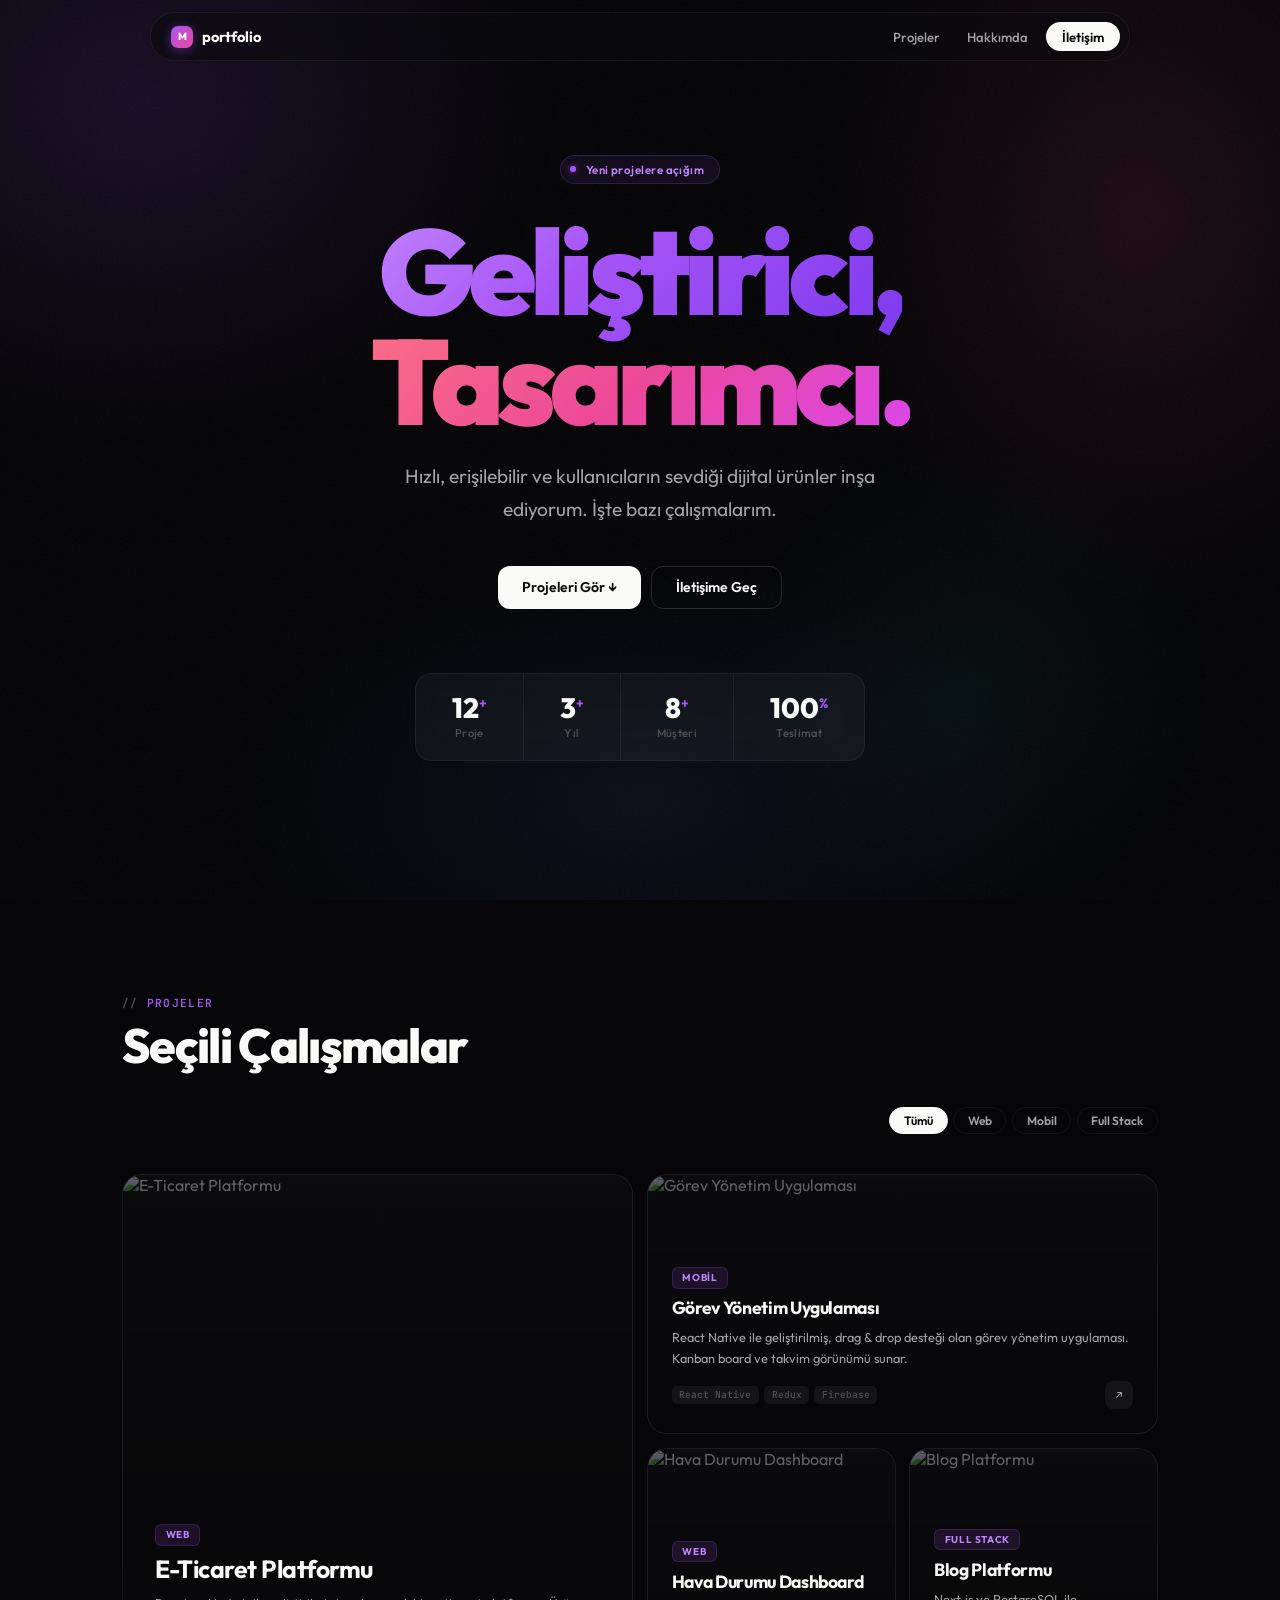
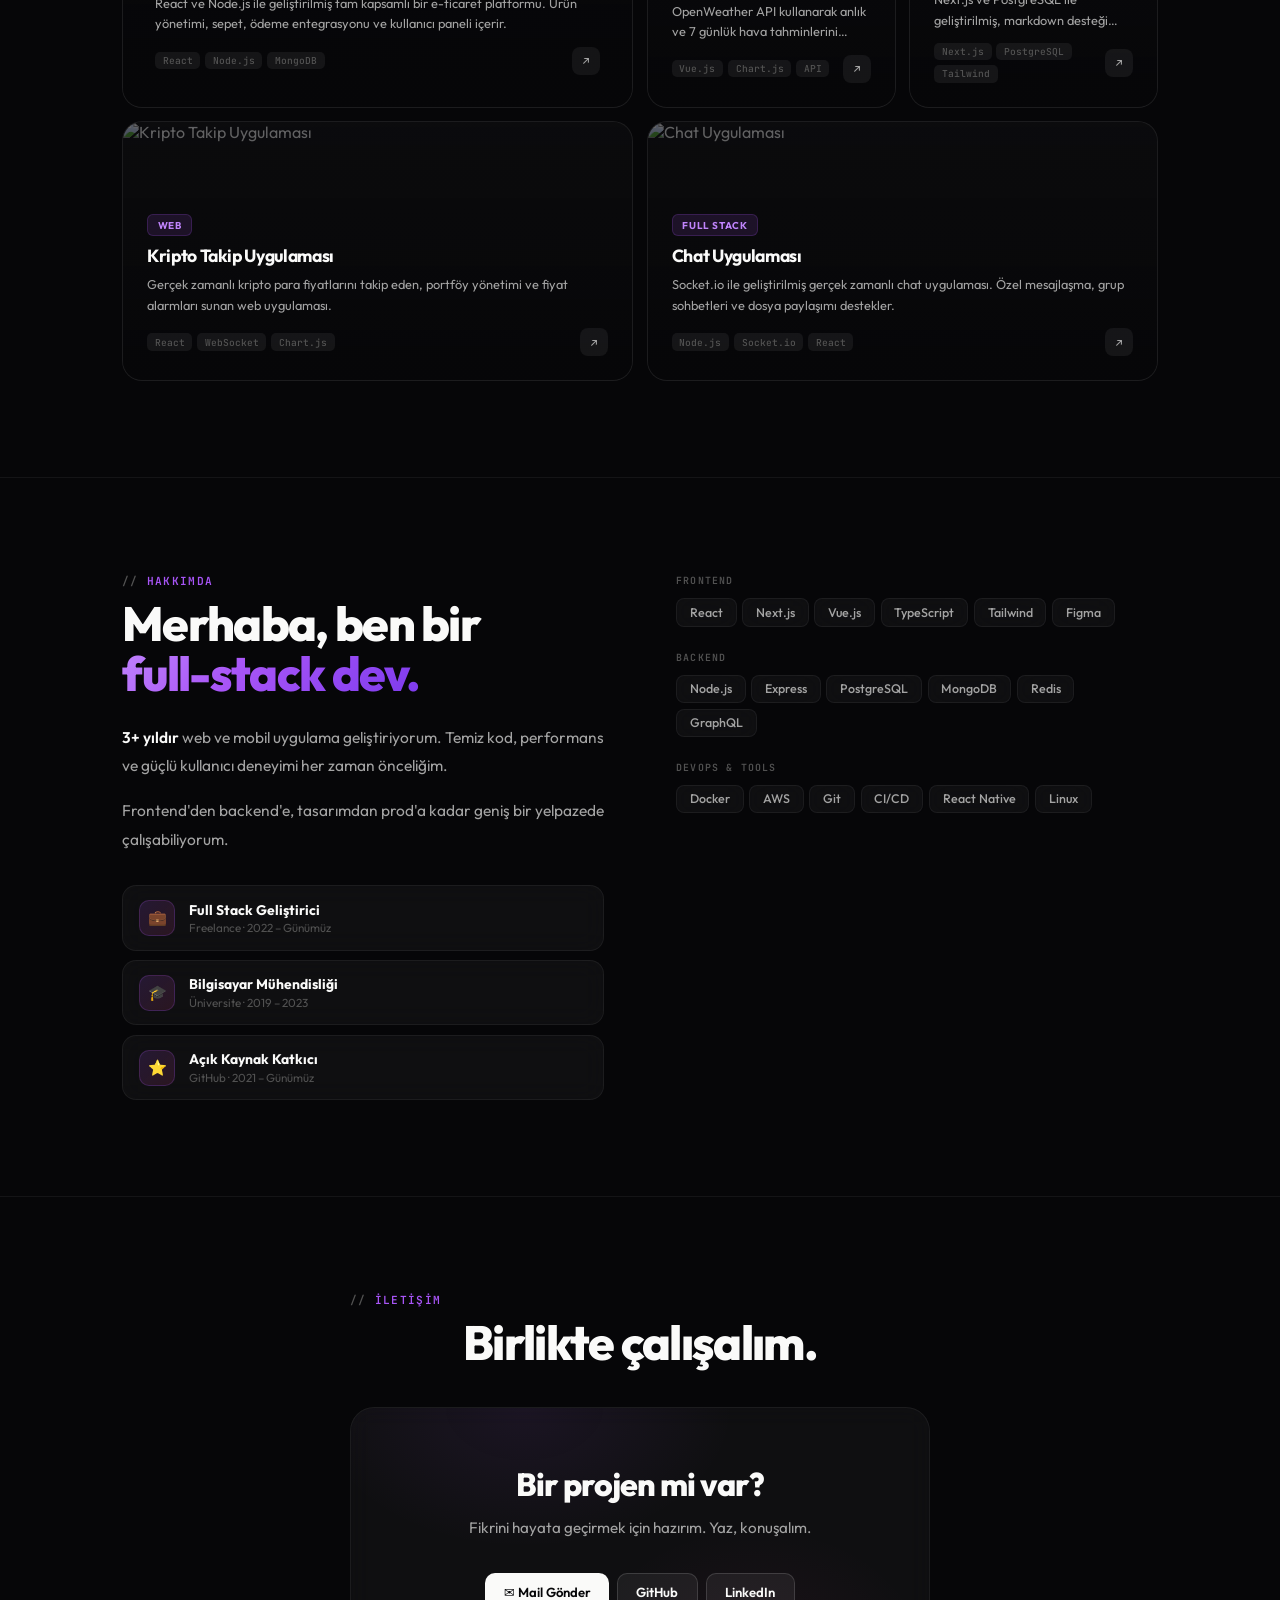
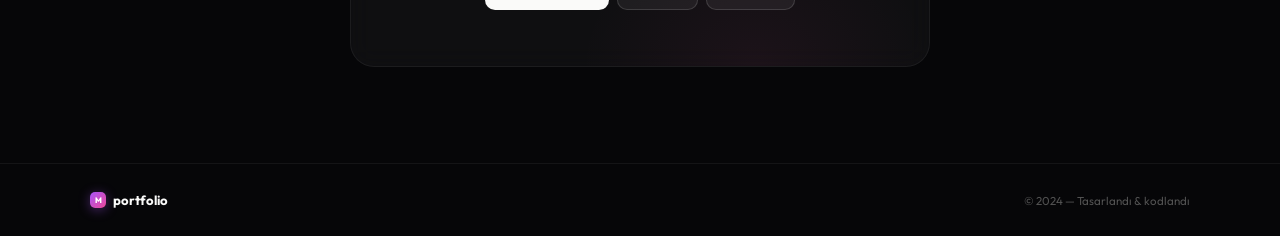
==== index.html @ def408dd "Redesign v4: bento grid, mesh gradient, glass morphism, Outfit font Complete overhaul with new desig" ====
<!DOCTYPE html>
<html lang="tr">
<head>
  <meta charset="UTF-8" />
  <meta name="viewport" content="width=device-width, initial-scale=1.0" />
  <title>Portfolio — Full Stack Developer</title>
  <meta name="description" content="Full stack geliştirici portfolio sitesi." />
  <link rel="stylesheet" href="style.css" />
  <link rel="icon" href="data:image/svg+xml,<svg xmlns='http://www.w3.org/2000/svg' viewBox='0 0 32 32'><rect width='32' height='32' rx='8' fill='%23a855f7'/><text x='50%25' y='55%25' text-anchor='middle' dy='.35em' font-size='18' fill='white' font-weight='bold'>M</text></svg>" />
</head>
<body>

  <div class="mesh" aria-hidden="true"></div>
  <div class="noise" aria-hidden="true"></div>

  <!-- NAV -->
  <header>
    <nav class="nav-bar">
      <a class="logo" href="index.html">
        <div class="logo-icon">M</div>
        portfolio
      </a>
      <div class="nav-right">
        <a href="#projects">Projeler</a>
        <a href="#about">Hakkımda</a>
        <a href="#contact" class="contact-btn">İletişim</a>
      </div>
    </nav>
  </header>

  <main>

    <!-- HERO -->
    <section class="hero">

      <div class="hero-tag">
        <span class="pulse"></span>
        Yeni projelere açığım
      </div>

      <h1>
        <span class="gr-violet">Geliştirici,</span><br>
        <span class="gr-rose">Tasarımcı.</span>
      </h1>

      <p class="hero-desc">
        Hızlı, erişilebilir ve kullanıcıların sevdiği dijital
        ürünler inşa ediyorum. İşte bazı çalışmalarım.
      </p>

      <div class="hero-cta">
        <a class="btn btn-fill" href="#projects">Projeleri Gör ↓</a>
        <a class="btn btn-ring" href="#contact">İletişime Geç</a>
      </div>

      <div class="hero-stats">
        <div class="st"><div class="st-n">12<sup>+</sup></div><div class="st-l">Proje</div></div>
        <div class="st"><div class="st-n">3<sup>+</sup></div><div class="st-l">Yıl</div></div>
        <div class="st"><div class="st-n">8<sup>+</sup></div><div class="st-l">Müşteri</div></div>
        <div class="st"><div class="st-n">100<sup>%</sup></div><div class="st-l">Teslimat</div></div>
      </div>

    </section>

    <!-- PROJECTS -->
    <section id="projects">
      <div class="container">
        <div class="sec-top">
          <div class="sec-head rv">
            <div class="sec-tag">projeler</div>
            <h2 class="sec-h2">Seçili Çalışmalar</h2>
          </div>
          <div class="pills rv">
            <button class="pill on" data-f="all">Tümü</button>
            <button class="pill" data-f="Web">Web</button>
            <button class="pill" data-f="Mobil">Mobil</button>
            <button class="pill" data-f="Full Stack">Full Stack</button>
          </div>
        </div>
        <div class="bento" id="grid"></div>
      </div>
    </section>

    <!-- ABOUT -->
    <section id="about">
      <div class="container">
        <div class="about-layout">
          <div class="rv">
            <div class="sec-tag">hakkımda</div>
            <h2 class="sec-h2" style="margin-bottom:1.5rem">
              Merhaba, ben bir<br><span class="gr-violet">full-stack dev.</span>
            </h2>
            <p class="a-intro"><strong>3+ yıldır</strong> web ve mobil uygulama geliştiriyorum. Temiz kod, performans ve güçlü kullanıcı deneyimi her zaman önceliğim.</p>
            <p class="a-intro">Frontend'den backend'e, tasarımdan prod'a kadar geniş bir yelpazede çalışabiliyorum.</p>
            <div class="timeline">
              <div class="tl-row">
                <div class="tl-dot">💼</div>
                <div><div class="tl-title">Full Stack Geliştirici</div><div class="tl-sub">Freelance · 2022 – Günümüz</div></div>
              </div>
              <div class="tl-row">
                <div class="tl-dot">🎓</div>
                <div><div class="tl-title">Bilgisayar Mühendisliği</div><div class="tl-sub">Üniversite · 2019 – 2023</div></div>
              </div>
              <div class="tl-row">
                <div class="tl-dot">⭐</div>
                <div><div class="tl-title">Açık Kaynak Katkıcı</div><div class="tl-sub">GitHub · 2021 – Günümüz</div></div>
              </div>
            </div>
          </div>
          <div class="rv">
            <div class="sk-section">
              <div class="sk-h">frontend</div>
              <div class="sk-items">
                <div class="sk-chip">React</div><div class="sk-chip">Next.js</div>
                <div class="sk-chip">Vue.js</div><div class="sk-chip">TypeScript</div>
                <div class="sk-chip">Tailwind</div><div class="sk-chip">Figma</div>
              </div>
            </div>
            <div class="sk-section">
              <div class="sk-h">backend</div>
              <div class="sk-items">
                <div class="sk-chip">Node.js</div><div class="sk-chip">Express</div>
                <div class="sk-chip">PostgreSQL</div><div class="sk-chip">MongoDB</div>
                <div class="sk-chip">Redis</div><div class="sk-chip">GraphQL</div>
              </div>
            </div>
            <div class="sk-section">
              <div class="sk-h">devops & tools</div>
              <div class="sk-items">
                <div class="sk-chip">Docker</div><div class="sk-chip">AWS</div>
                <div class="sk-chip">Git</div><div class="sk-chip">CI/CD</div>
                <div class="sk-chip">React Native</div><div class="sk-chip">Linux</div>
              </div>
            </div>
          </div>
        </div>
      </div>
    </section>

    <!-- CONTACT -->
    <section id="contact">
      <div class="container">
        <div class="contact-center">
          <div class="sec-tag rv">iletişim</div>
          <h2 class="sec-h2 rv">Birlikte çalışalım.</h2>
          <div class="cta-card rv">
            <h3>Bir projen mi var?</h3>
            <p>Fikrini hayata geçirmek için hazırım. Yaz, konuşalım.</p>
            <div class="cta-btns">
              <a class="cb cb-main" href="mailto:mail@example.com">✉ Mail Gönder</a>
              <a class="cb cb-ghost" href="https://github.com" target="_blank">GitHub</a>
              <a class="cb cb-ghost" href="https://linkedin.com" target="_blank">LinkedIn</a>
            </div>
          </div>
        </div>
      </div>
    </section>

  </main>

  <footer>
    <div class="foot-row">
      <a class="foot-logo" href="index.html"><div class="logo-icon">M</div>portfolio</a>
      <span class="foot-txt">© 2024 — Tasarlandı & kodlandı</span>
    </div>
  </footer>

  <script src="projects.js"></script>
  <script>
  (() => {
    // reveal on scroll
    const io = new IntersectionObserver(es => {
      es.forEach(e => { if (e.isIntersecting) { e.target.classList.add('v'); io.unobserve(e.target); } });
    }, { threshold: .1 });
    function observe() { document.querySelectorAll('.rv:not(.v)').forEach(el => io.observe(el)); }

    // render bento cards
    function render(f) {
      const g = document.getElementById('grid');
      g.innerHTML = '';
      const list = f === 'all' ? projects : projects.filter(p => p.category === f);
      list.forEach(p => {
        const a = document.createElement('a');
        a.className = 'card rv';
        a.href = `project.html?id=${p.id}`;
        a.innerHTML = `
          <div class="card-img"><img src="${p.image}" alt="${p.title}" loading="lazy"></div>
          <div class="card-content">
            <span class="card-cat">${p.category}</span>
            <h3 class="card-h">${p.title}</h3>
            <p class="card-p">${p.description}</p>
            <div class="card-bottom">
              <div class="tags">${p.tags.slice(0,3).map(t => `<span class="tag">${t}</span>`).join('')}</div>
              <div class="arrow-btn">↗</div>
            </div>
          </div>`;
        g.appendChild(a);
      });
      observe();
    }

    document.querySelectorAll('.pill').forEach(b => {
      b.addEventListener('click', () => {
        document.querySelectorAll('.pill').forEach(x => x.classList.remove('on'));
        b.classList.add('on');
        render(b.dataset.f);
      });
    });

    render('all');
    observe();
  })();
  </script>
</body>
</html>
---- style.css ----
@import url('https://fonts.googleapis.com/css2?family=Outfit:wght@300;400;500;600;700;800;900&family=JetBrains+Mono:wght@400;500;600&display=swap');

:root {
  --bg:       #060608;
  --card:     rgba(255,255,255,.03);
  --card-h:   rgba(255,255,255,.055);
  --glass:    rgba(255,255,255,.04);
  --glass-b:  12px;
  --bdr:      rgba(255,255,255,.06);
  --bdr-h:    rgba(255,255,255,.14);
  --white:    #fafaf9;
  --dim:      #a3a3a3;
  --dim2:     #525252;
  --r:        20px;
  --r-sm:     14px;
  --ease:     cubic-bezier(.22,1,.36,1);
}

*,*::before,*::after{margin:0;padding:0;box-sizing:border-box}
html{scroll-behavior:smooth;font-size:16px}
body{
  font-family:'Outfit',system-ui,sans-serif;
  background:var(--bg);color:var(--white);
  -webkit-font-smoothing:antialiased;
  overflow-x:hidden;min-height:100vh;
}

::selection{background:rgba(168,85,247,.35);color:#fff}
::-webkit-scrollbar{width:6px}
::-webkit-scrollbar-track{background:var(--bg)}
::-webkit-scrollbar-thumb{background:#333;border-radius:3px}

/* ── MESH BG ── */
.mesh{
  position:fixed;inset:0;z-index:0;pointer-events:none;
  overflow:hidden;
}
.mesh::before{
  content:'';position:absolute;
  width:130vw;height:130vh;top:-15vh;left:-15vw;
  background:
    radial-gradient(ellipse 600px 500px at 20% 20%, rgba(168,85,247,.12) 0%, transparent 70%),
    radial-gradient(ellipse 500px 600px at 80% 30%, rgba(236,72,153,.1) 0%, transparent 65%),
    radial-gradient(ellipse 700px 400px at 50% 80%, rgba(59,130,246,.08) 0%, transparent 60%),
    radial-gradient(ellipse 400px 400px at 70% 70%, rgba(20,184,166,.06) 0%, transparent 60%);
  animation:meshMove 30s ease-in-out infinite alternate;
}
@keyframes meshMove{
  0%{transform:translate(0,0) scale(1)}
  50%{transform:translate(-3%,2%) scale(1.04)}
  100%{transform:translate(2%,-2%) scale(1)}
}

.noise{
  position:fixed;inset:0;z-index:1;pointer-events:none;
  opacity:.025;
  background-image:url("data:image/svg+xml,%3Csvg viewBox='0 0 512 512' xmlns='http://www.w3.org/2000/svg'%3E%3Cfilter id='n'%3E%3CfeTurbulence type='fractalNoise' baseFrequency='.75' numOctaves='4' stitchTiles='stitch'/%3E%3C/filter%3E%3Crect width='100%25' height='100%25' filter='url(%23n)'/%3E%3C/svg%3E");
}

header,main,footer{position:relative;z-index:2}

/* ── HEADER ── */
header{
  position:fixed;top:12px;left:50%;transform:translateX(-50%);
  z-index:100;width:calc(100% - 2rem);max-width:980px;
}
.nav-bar{
  display:flex;align-items:center;justify-content:space-between;
  padding:.55rem .55rem .55rem 1.25rem;
  background:rgba(12,12,14,.65);
  backdrop-filter:blur(20px) saturate(1.3);
  border:1px solid var(--bdr);
  border-radius:100px;
}
.logo{
  font-weight:700;font-size:.92rem;
  text-decoration:none;color:var(--white);
  display:flex;align-items:center;gap:.55rem;
  letter-spacing:-.01em;
}
.logo-icon{
  width:22px;height:22px;border-radius:7px;
  background:linear-gradient(135deg,#a855f7,#ec4899);
  display:flex;align-items:center;justify-content:center;
  font-size:.65rem;font-weight:800;color:#fff;
  box-shadow:0 2px 12px rgba(168,85,247,.4);
}
.nav-right{display:flex;align-items:center;gap:.15rem}
.nav-right a{
  color:var(--dim);text-decoration:none;
  font-size:.82rem;font-weight:500;
  padding:.4rem .75rem;border-radius:100px;
  transition:color .15s,background .15s;
}
.nav-right a:hover{color:var(--white);background:rgba(255,255,255,.06)}
.nav-right .contact-btn{
  background:var(--white);color:var(--bg);
  padding:.42rem 1rem;font-weight:600;
  margin-left:.25rem;
}
.nav-right .contact-btn:hover{background:#e5e5e4}

/* ── HERO ── */
.hero{
  min-height:100vh;display:flex;
  flex-direction:column;justify-content:center;align-items:center;
  padding:5rem 2rem 4rem;text-align:center;
}
.hero-tag{
  display:inline-flex;align-items:center;gap:.6rem;
  padding:.35rem .9rem .35rem .55rem;
  border-radius:100px;
  background:rgba(168,85,247,.08);
  border:1px solid rgba(168,85,247,.2);
  font-size:.72rem;font-weight:600;letter-spacing:.04em;
  color:#c084fc;margin-bottom:2rem;
  animation:fadeIn .6s var(--ease) .1s both;
}
.pulse{
  width:6px;height:6px;border-radius:50%;
  background:#a855f7;
  box-shadow:0 0 6px rgba(168,85,247,.7);
  animation:pulseDot 2.5s ease-in-out infinite;
}
@keyframes pulseDot{0%,100%{opacity:1;transform:scale(1)}50%{opacity:.3;transform:scale(.7)}}

.hero h1{
  font-size:clamp(3.5rem,10vw,7.5rem);
  font-weight:900;line-height:.92;
  letter-spacing:-.05em;
  margin-bottom:1.5rem;
  animation:fadeIn .6s var(--ease) .2s both;
}
.gr-violet{
  background:linear-gradient(135deg,#c084fc 0%,#a855f7 40%,#7c3aed 100%);
  -webkit-background-clip:text;-webkit-text-fill-color:transparent;background-clip:text;
}
.gr-rose{
  background:linear-gradient(135deg,#fb7185 0%,#ec4899 50%,#d946ef 100%);
  -webkit-background-clip:text;-webkit-text-fill-color:transparent;background-clip:text;
}

.hero-desc{
  font-size:clamp(1rem,2.2vw,1.2rem);color:var(--dim);
  line-height:1.7;max-width:480px;
  margin:0 auto 2.5rem;
  animation:fadeIn .6s var(--ease) .35s both;
}

.hero-cta{
  display:flex;gap:.65rem;flex-wrap:wrap;justify-content:center;
  margin-bottom:4rem;
  animation:fadeIn .6s var(--ease) .45s both;
}

@keyframes fadeIn{from{opacity:0;transform:translateY(16px)}to{opacity:1;transform:none}}

.btn{
  display:inline-flex;align-items:center;gap:.4rem;
  padding:.72rem 1.5rem;border-radius:12px;
  font-size:.88rem;font-weight:600;font-family:inherit;
  text-decoration:none;border:none;cursor:pointer;
  transition:all .2s var(--ease);
}
.btn-fill{background:var(--white);color:var(--bg)}
.btn-fill:hover{transform:translateY(-2px);box-shadow:0 10px 30px rgba(255,255,255,.12)}
.btn-ring{background:transparent;color:var(--white);border:1px solid var(--bdr-h)}
.btn-ring:hover{background:rgba(255,255,255,.05);transform:translateY(-2px)}

/* stats */
.hero-stats{
  display:flex;gap:0;border:1px solid var(--bdr);
  border-radius:16px;overflow:hidden;
  background:var(--glass);backdrop-filter:blur(var(--glass-b));
  animation:fadeIn .6s var(--ease) .55s both;
}
.st{
  padding:1.25rem 2.25rem;text-align:center;
  border-right:1px solid var(--bdr);
}
.st:last-child{border-right:none}
.st-n{font-size:1.75rem;font-weight:800;line-height:1;margin-bottom:.25rem}
.st-n sup{font-size:.85rem;font-weight:700;color:#a855f7}
.st-l{font-size:.7rem;color:var(--dim2);font-weight:500;letter-spacing:.03em}

/* ── PROJECTS ── */
#projects{padding:6rem 0}
.container{max-width:1100px;margin:0 auto;padding:0 2rem}

.sec-head{margin-bottom:3rem}
.sec-tag{
  font-family:'JetBrains Mono',monospace;
  font-size:.7rem;font-weight:600;letter-spacing:.12em;text-transform:uppercase;
  color:#a855f7;margin-bottom:.6rem;
  display:flex;align-items:center;gap:.5rem;
}
.sec-tag::before{content:'//';color:var(--dim2)}

.sec-h2{
  font-size:clamp(2rem,4vw,3rem);font-weight:800;
  letter-spacing:-.035em;line-height:1.05;margin-bottom:1rem;
}
.sec-desc{font-size:.95rem;color:var(--dim);line-height:1.7;max-width:420px}

.sec-top{
  display:flex;align-items:flex-end;justify-content:space-between;
  gap:2rem;flex-wrap:wrap;margin-bottom:2.5rem;
}
.pills{display:flex;gap:.35rem;flex-wrap:wrap}
.pill{
  font-family:inherit;
  padding:.3rem .85rem;border-radius:100px;
  border:1px solid var(--bdr);background:transparent;
  color:var(--dim);font-size:.75rem;font-weight:600;
  cursor:pointer;transition:all .15s var(--ease);
}
.pill:hover{color:var(--white);border-color:var(--bdr-h)}
.pill.on{background:var(--white);border-color:var(--white);color:var(--bg)}

/* ── BENTO GRID ── */
.bento{
  display:grid;
  grid-template-columns:repeat(4,1fr);
  grid-auto-rows:minmax(0,1fr);
  gap:.85rem;
}
.bento .card:nth-child(1){grid-column:span 2;grid-row:span 2}
.bento .card:nth-child(2){grid-column:span 2;grid-row:span 1}
.bento .card:nth-child(3){grid-column:span 1;grid-row:span 1}
.bento .card:nth-child(4){grid-column:span 1;grid-row:span 1}
.bento .card:nth-child(5){grid-column:span 2;grid-row:span 1}
.bento .card:nth-child(6){grid-column:span 2;grid-row:span 1}

.card{
  position:relative;border-radius:var(--r);
  overflow:hidden;text-decoration:none;color:inherit;
  border:1px solid var(--bdr);
  background:var(--card);
  transition:border-color .3s var(--ease),box-shadow .3s var(--ease),transform .3s var(--ease);
  display:flex;flex-direction:column;
  min-height:260px;
}
.card:hover{
  border-color:var(--bdr-h);
  box-shadow:0 28px 70px rgba(0,0,0,.5),0 0 0 1px rgba(255,255,255,.06);
  transform:translateY(-4px);
}

/* card image */
.card-img{
  position:absolute;inset:0;z-index:0;
}
.card-img img{
  width:100%;height:100%;object-fit:cover;
  transition:transform .7s var(--ease),opacity .4s;
  opacity:.55;
}
.card:hover .card-img img{transform:scale(1.06);opacity:.7}

.card-img::after{
  content:'';position:absolute;inset:0;
  background:linear-gradient(to top,rgba(6,6,8,.97) 0%,rgba(6,6,8,.65) 45%,rgba(6,6,8,.3) 100%);
}

/* card content */
.card-content{
  position:relative;z-index:1;
  margin-top:auto;padding:1.5rem;
  display:flex;flex-direction:column;gap:.55rem;
}
.bento .card:nth-child(1) .card-content{padding:2rem}

.card-cat{
  display:inline-flex;align-self:flex-start;
  padding:.2rem .6rem;border-radius:6px;
  background:rgba(168,85,247,.12);border:1px solid rgba(168,85,247,.2);
  font-size:.62rem;font-weight:700;letter-spacing:.06em;text-transform:uppercase;
  color:#c084fc;
}

.card-h{
  font-size:1.1rem;font-weight:700;letter-spacing:-.02em;line-height:1.2;
  transition:color .2s;
}
.bento .card:nth-child(1) .card-h{font-size:1.55rem}
.card:hover .card-h{color:#c084fc}

.card-p{
  font-size:.8rem;color:var(--dim);line-height:1.6;
  display:-webkit-box;-webkit-line-clamp:2;-webkit-box-orient:vertical;overflow:hidden;
}
.bento .card:nth-child(1) .card-p{-webkit-line-clamp:3}

.card-bottom{
  display:flex;align-items:center;justify-content:space-between;
  gap:.5rem;margin-top:.25rem;
}
.tags{display:flex;gap:.3rem;flex-wrap:wrap}
.tag{
  padding:.14rem .48rem;border-radius:5px;
  background:rgba(255,255,255,.06);
  font-family:'JetBrains Mono',monospace;
  font-size:.6rem;font-weight:500;color:var(--dim2);
}
.arrow-btn{
  width:28px;height:28px;border-radius:8px;
  background:rgba(255,255,255,.06);
  display:flex;align-items:center;justify-content:center;
  font-size:.75rem;color:var(--dim);flex-shrink:0;
  transition:all .2s var(--ease);
}
.card:hover .arrow-btn{background:#a855f7;color:#fff}

/* ── ABOUT ── */
#about{padding:6rem 0;border-top:1px solid var(--bdr)}

.about-layout{
  display:grid;grid-template-columns:1fr 1fr;
  gap:4.5rem;align-items:start;
}

.a-intro{font-size:.97rem;color:var(--dim);line-height:1.85;margin-bottom:1rem}
.a-intro strong{color:var(--white);font-weight:600}

.timeline{display:flex;flex-direction:column;gap:.6rem;margin-top:2rem}
.tl-row{
  display:flex;gap:.85rem;align-items:center;
  padding:.85rem 1rem;
  background:var(--glass);backdrop-filter:blur(var(--glass-b));
  border:1px solid var(--bdr);border-radius:14px;
  transition:border-color .2s;
}
.tl-row:hover{border-color:var(--bdr-h)}
.tl-dot{
  width:36px;height:36px;border-radius:10px;flex-shrink:0;
  background:linear-gradient(135deg,rgba(168,85,247,.15),rgba(236,72,153,.12));
  border:1px solid rgba(168,85,247,.2);
  display:flex;align-items:center;justify-content:center;font-size:.95rem;
}
.tl-title{font-size:.87rem;font-weight:700}
.tl-sub{font-size:.73rem;color:var(--dim2);margin-top:.1rem}

.sk-section{margin-bottom:1.5rem}
.sk-h{
  font-family:'JetBrains Mono',monospace;
  font-size:.62rem;font-weight:600;letter-spacing:.12em;text-transform:uppercase;
  color:var(--dim2);margin-bottom:.7rem;
}
.sk-items{display:flex;gap:.35rem;flex-wrap:wrap}
.sk-chip{
  padding:.35rem .8rem;border-radius:8px;
  background:var(--glass);backdrop-filter:blur(var(--glass-b));
  border:1px solid var(--bdr);
  font-size:.78rem;font-weight:500;color:var(--dim);
  transition:all .15s var(--ease);
}
.sk-chip:hover{
  border-color:rgba(168,85,247,.3);color:var(--white);
  background:rgba(168,85,247,.07);
  transform:translateY(-1px);
}

/* ── CONTACT ── */
#contact{padding:6rem 0;border-top:1px solid var(--bdr)}
.contact-center{max-width:580px;margin:0 auto;text-align:center}

.cta-card{
  margin-top:2.5rem;padding:3.5rem 2.5rem;
  border-radius:24px;
  background:var(--glass);backdrop-filter:blur(var(--glass-b));
  border:1px solid var(--bdr);
  position:relative;overflow:hidden;
}
.cta-card::before{
  content:'';position:absolute;inset:0;z-index:0;
  background:
    radial-gradient(ellipse 300px 200px at 30% 0%, rgba(168,85,247,.08) 0%, transparent 70%),
    radial-gradient(ellipse 250px 200px at 70% 100%, rgba(236,72,153,.06) 0%, transparent 70%);
}
.cta-card>*{position:relative;z-index:1}

.cta-card h3{
  font-size:2rem;font-weight:800;letter-spacing:-.03em;margin-bottom:.7rem;
}
.cta-card p{color:var(--dim);line-height:1.7;margin-bottom:2rem;font-size:.95rem}

.cta-btns{display:flex;gap:.5rem;justify-content:center;flex-wrap:wrap}
.cb{
  display:inline-flex;align-items:center;gap:.4rem;
  padding:.6rem 1.15rem;border-radius:10px;
  text-decoration:none;font-size:.82rem;font-weight:600;
  font-family:inherit;transition:all .18s var(--ease);
}
.cb-main{background:var(--white);color:var(--bg)}
.cb-main:hover{transform:translateY(-1px);box-shadow:0 8px 24px rgba(255,255,255,.1)}
.cb-ghost{background:rgba(255,255,255,.06);color:var(--white);border:1px solid var(--bdr-h)}
.cb-ghost:hover{background:rgba(255,255,255,.1);transform:translateY(-1px)}

/* ── FOOTER ── */
footer{border-top:1px solid var(--bdr);padding:1.75rem 2rem}
.foot-row{
  max-width:1100px;margin:0 auto;
  display:flex;align-items:center;justify-content:space-between;
}
.foot-logo{
  font-size:.82rem;font-weight:700;color:var(--white);
  text-decoration:none;display:flex;align-items:center;gap:.45rem;
}
.foot-logo .logo-icon{width:16px;height:16px;border-radius:5px;font-size:.5rem}
.foot-txt{font-size:.72rem;color:var(--dim2)}

/* ── DETAIL ── */
.detail{
  max-width:840px;margin:0 auto;
  padding:6rem 2rem 7rem;
}
.back{
  display:inline-flex;align-items:center;gap:.4rem;
  color:var(--dim);text-decoration:none;font-size:.82rem;font-weight:600;
  padding:.4rem .85rem;border-radius:9px;
  border:1px solid var(--bdr);background:var(--glass);backdrop-filter:blur(var(--glass-b));
  margin-bottom:3.5rem;transition:all .15s var(--ease);
}
.back:hover{color:var(--white);border-color:var(--bdr-h)}

.d-cat{
  display:inline-block;padding:.22rem .7rem;border-radius:6px;
  background:rgba(168,85,247,.1);border:1px solid rgba(168,85,247,.2);
  font-size:.65rem;font-weight:700;letter-spacing:.07em;text-transform:uppercase;
  color:#c084fc;margin-bottom:1rem;
}
.d-h1{
  font-size:clamp(2.25rem,5.5vw,3.75rem);font-weight:900;
  letter-spacing:-.04em;line-height:1;margin-bottom:1.5rem;
}
.d-tags{display:flex;gap:.35rem;flex-wrap:wrap;margin-bottom:2.5rem}
.d-links{display:flex;gap:.55rem;flex-wrap:wrap;margin-bottom:3rem}
.d-hero-img{
  width:100%;display:block;border-radius:var(--r);
  border:1px solid var(--bdr);margin-bottom:3.5rem;
}
.d-text{font-size:1.02rem;color:var(--dim);line-height:1.9;margin-bottom:3rem}

.d-feats{
  background:var(--glass);backdrop-filter:blur(var(--glass-b));
  border:1px solid var(--bdr);
  border-radius:18px;padding:2rem;margin-bottom:3rem;
}
.d-feats h2{font-size:1.15rem;font-weight:800;letter-spacing:-.02em;margin-bottom:1.35rem}
.d-feats ul{list-style:none;display:flex;flex-direction:column;gap:.75rem}
.d-feats li{
  display:flex;gap:.8rem;color:var(--dim);font-size:.9rem;line-height:1.6;
}
.d-feats li::before{
  content:'';width:5px;height:5px;border-radius:50%;
  background:linear-gradient(135deg,#a855f7,#ec4899);
  margin-top:.6rem;flex-shrink:0;
}

.pnav{
  display:grid;grid-template-columns:1fr 1fr;gap:.85rem;
  margin-top:4rem;padding-top:3rem;border-top:1px solid var(--bdr);
}
.pnav-card{
  background:var(--glass);backdrop-filter:blur(var(--glass-b));
  border:1px solid var(--bdr);border-radius:16px;
  padding:1.35rem;text-decoration:none;color:inherit;
  transition:all .22s var(--ease);
}
.pnav-card:hover{border-color:var(--bdr-h);transform:translateY(-3px);box-shadow:0 14px 40px rgba(0,0,0,.35)}
.pnav-dir{font-family:'JetBrains Mono',monospace;font-size:.62rem;font-weight:600;letter-spacing:.08em;text-transform:uppercase;color:var(--dim2);margin-bottom:.5rem}
.pnav-card.next .pnav-dir{text-align:right}
.pnav-card.next{text-align:right}
.pnav-name{font-size:.95rem;font-weight:700;margin-bottom:.2rem}
.pnav-cat{font-size:.72rem;color:#c084fc;font-weight:500}

/* ── REVEAL ── */
.rv{opacity:0;transform:translateY(20px);transition:opacity .55s var(--ease),transform .55s var(--ease)}
.rv.v{opacity:1;transform:none}

/* ── RESPONSIVE ── */
@media(max-width:900px){
  .bento{grid-template-columns:1fr 1fr}
  .bento .card:nth-child(1){grid-row:span 1}
  .bento .card:nth-child(n){grid-column:span 1}
  .bento .card:nth-child(5),.bento .card:nth-child(6){grid-column:span 1}
  .about-layout{grid-template-columns:1fr;gap:3rem}
}
@media(max-width:640px){
  header{top:8px;width:calc(100% - 1rem)}
  .nav-bar{padding:.4rem .4rem .4rem 1rem}
  .bento{grid-template-columns:1fr}
  .bento .card:nth-child(n){grid-column:span 1;grid-row:span 1;min-height:300px}
  .hero{padding:5rem 1.25rem 3rem}
  .container{padding:0 1.25rem}
  #projects,#about,#contact{padding:4.5rem 0}
  .hero-stats{flex-wrap:wrap}
  .st{flex:1;min-width:100px;padding:1rem 1.25rem}
  .cta-card{padding:2.5rem 1.5rem}
  .cta-card h3{font-size:1.5rem}
  .pnav{grid-template-columns:1fr}
  .nav-right a:not(.contact-btn){display:none}
  .foot-row{flex-direction:column;gap:.75rem;text-align:center}
}
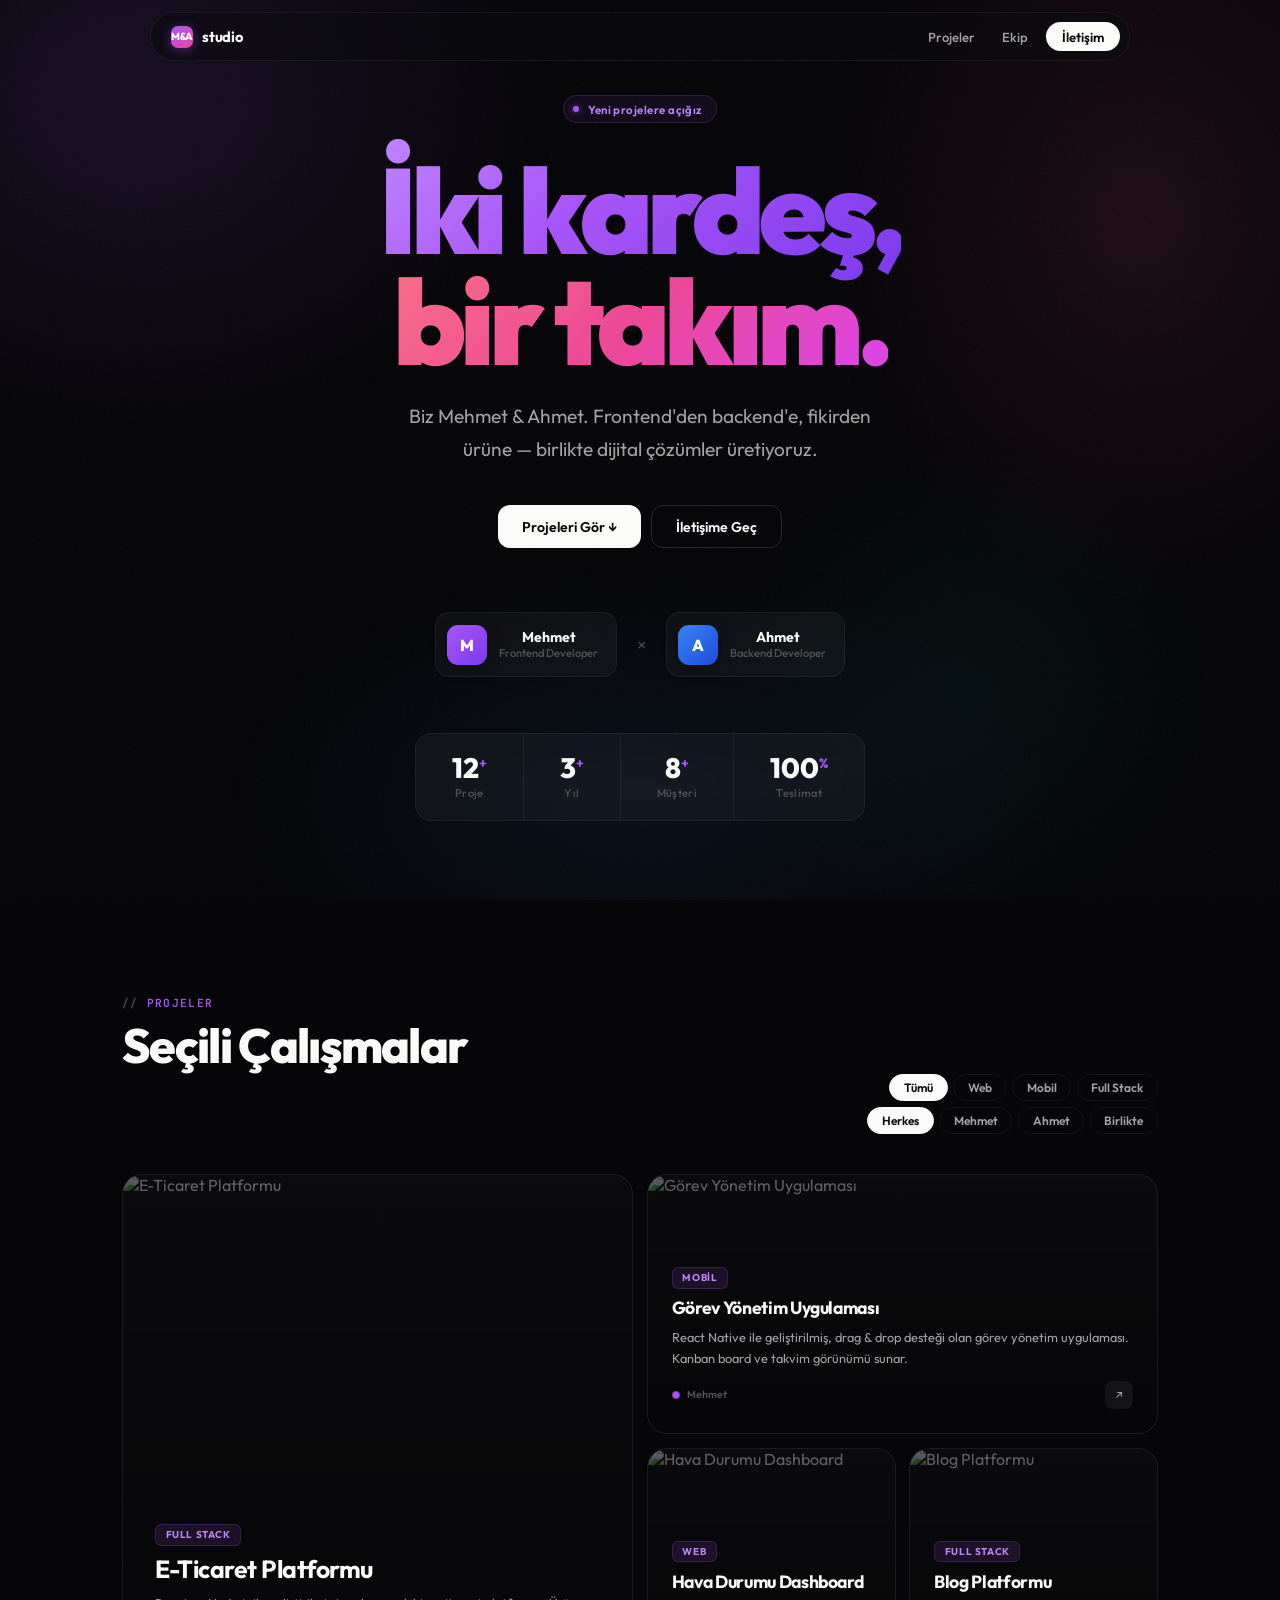
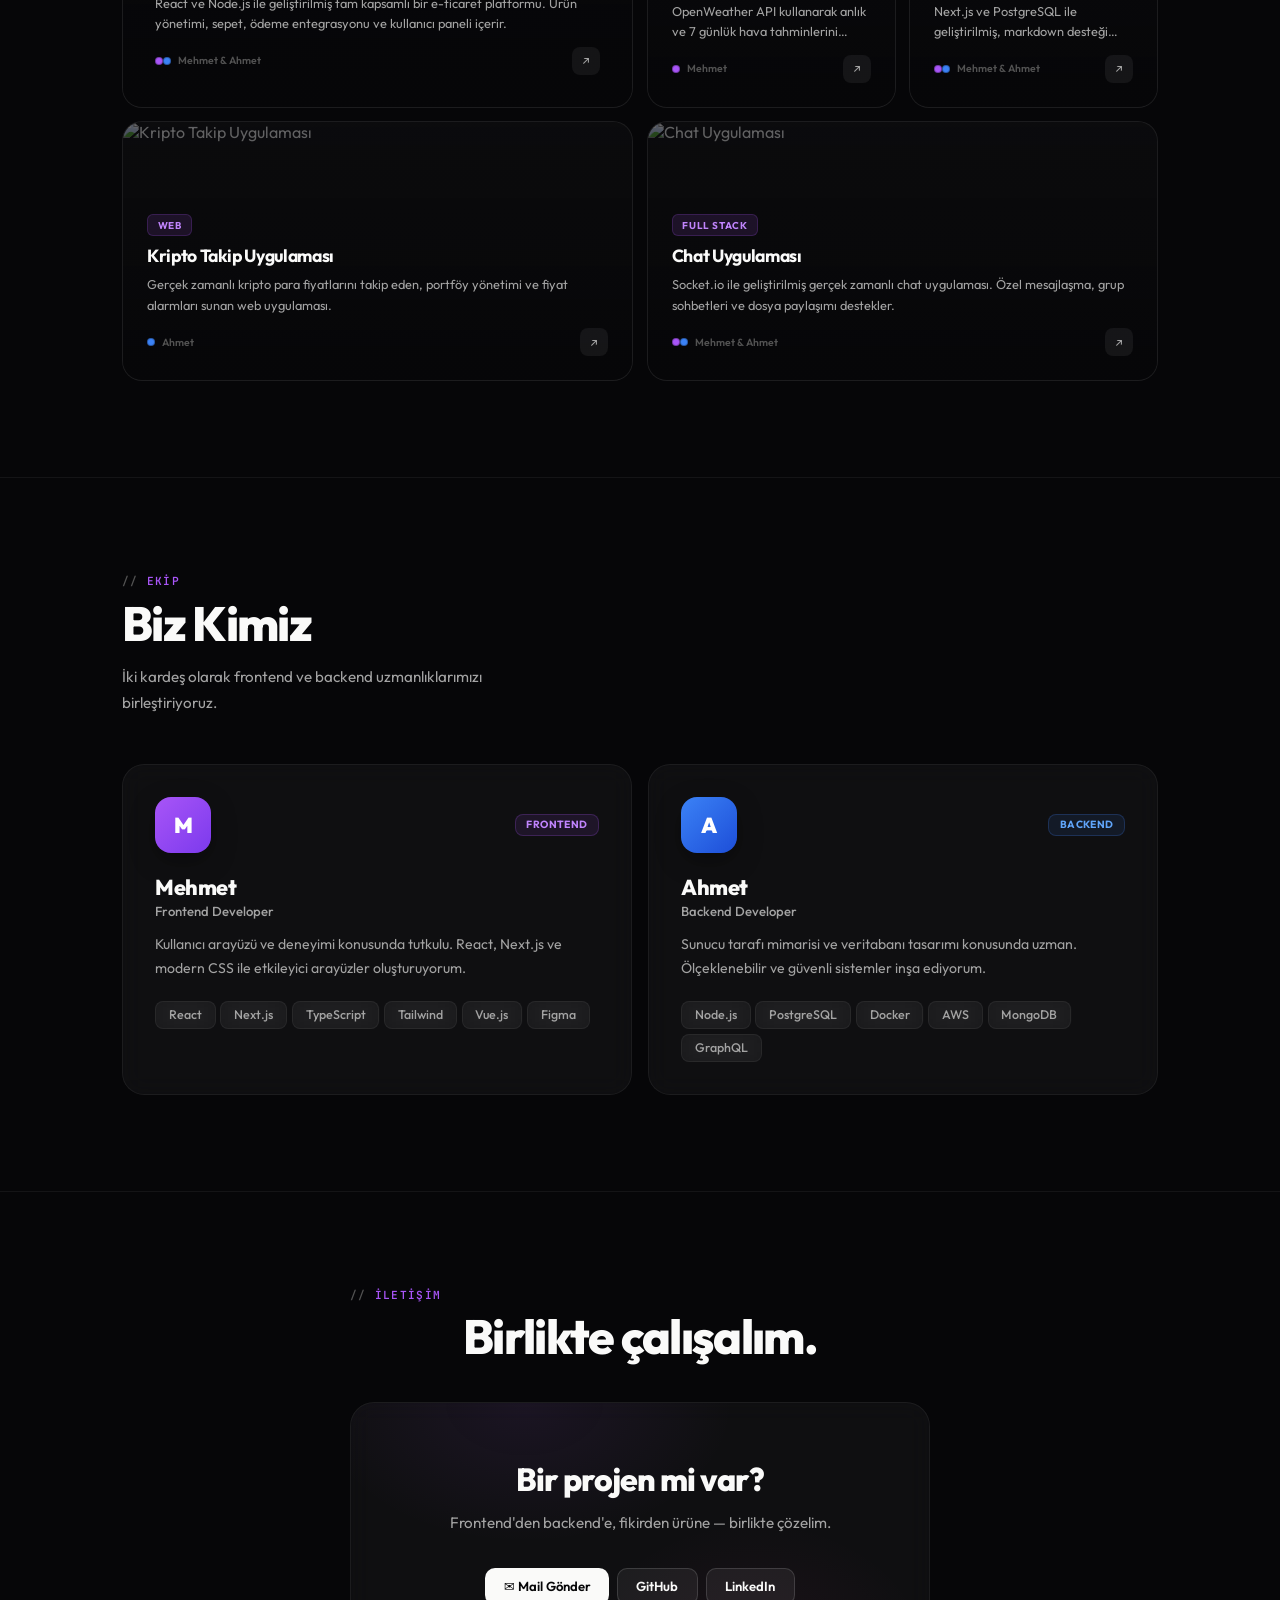
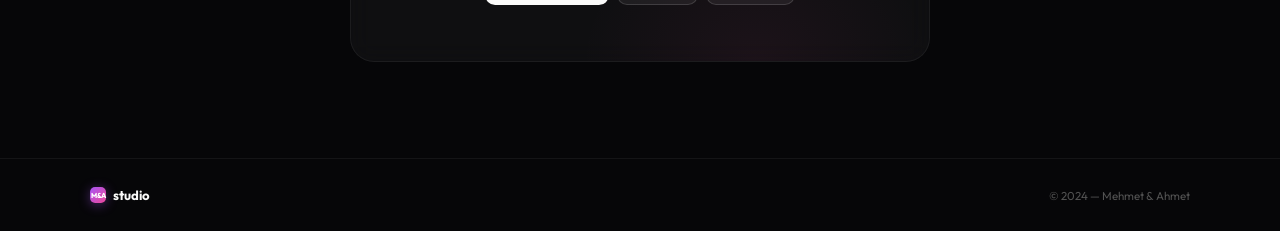
==== commit bad25e32: "Convert portfolio to duo team site (Mehmet & Ahmet) - Brand: M&A Studio with dual-initial logo icon " ====
--- a/index.html
+++ b/index.html
@@ -3,10 +3,10 @@
 <head>
   <meta charset="UTF-8" />
   <meta name="viewport" content="width=device-width, initial-scale=1.0" />
-  <title>Portfolio — Full Stack Developer</title>
-  <meta name="description" content="Full stack geliştirici portfolio sitesi." />
+  <title>M&A Studio — Yazılım Geliştirme</title>
+  <meta name="description" content="Mehmet & Ahmet — Full stack yazılım geliştirme stüdyosu." />
   <link rel="stylesheet" href="style.css" />
-  <link rel="icon" href="data:image/svg+xml,<svg xmlns='http://www.w3.org/2000/svg' viewBox='0 0 32 32'><rect width='32' height='32' rx='8' fill='%23a855f7'/><text x='50%25' y='55%25' text-anchor='middle' dy='.35em' font-size='18' fill='white' font-weight='bold'>M</text></svg>" />
+  <link rel="icon" href="data:image/svg+xml,<svg xmlns='http://www.w3.org/2000/svg' viewBox='0 0 32 32'><rect width='32' height='32' rx='8' fill='%23a855f7'/><text x='50%25' y='55%25' text-anchor='middle' dy='.35em' font-size='12' fill='white' font-weight='bold'>M%26A</text></svg>" />
 </head>
 <body>
 
@@ -17,12 +17,12 @@
   <header>
     <nav class="nav-bar">
       <a class="logo" href="index.html">
-        <div class="logo-icon">M</div>
-        portfolio
+        <div class="logo-icon">M&A</div>
+        studio
       </a>
       <div class="nav-right">
         <a href="#projects">Projeler</a>
-        <a href="#about">Hakkımda</a>
+        <a href="#team">Ekip</a>
         <a href="#contact" class="contact-btn">İletişim</a>
       </div>
     </nav>
@@ -35,22 +35,41 @@
 
       <div class="hero-tag">
         <span class="pulse"></span>
-        Yeni projelere açığım
+        Yeni projelere açığız
       </div>
 
       <h1>
-        <span class="gr-violet">Geliştirici,</span><br>
-        <span class="gr-rose">Tasarımcı.</span>
+        <span class="gr-violet">İki kardeş,</span><br>
+        <span class="gr-rose">bir takım.</span>
       </h1>
 
       <p class="hero-desc">
-        Hızlı, erişilebilir ve kullanıcıların sevdiği dijital
-        ürünler inşa ediyorum. İşte bazı çalışmalarım.
+        Biz Mehmet & Ahmet. Frontend'den backend'e, fikirden ürüne —
+        birlikte dijital çözümler üretiyoruz.
       </p>
 
       <div class="hero-cta">
         <a class="btn btn-fill" href="#projects">Projeleri Gör ↓</a>
         <a class="btn btn-ring" href="#contact">İletişime Geç</a>
+      </div>
+
+      <!-- Two avatars -->
+      <div class="hero-duo">
+        <div class="duo-card rv">
+          <div class="duo-avatar" style="background:linear-gradient(135deg,#a855f7,#7c3aed)">M</div>
+          <div>
+            <div class="duo-name">Mehmet</div>
+            <div class="duo-role">Frontend Developer</div>
+          </div>
+        </div>
+        <div class="duo-sep">×</div>
+        <div class="duo-card rv">
+          <div class="duo-avatar" style="background:linear-gradient(135deg,#3b82f6,#1d4ed8)">A</div>
+          <div>
+            <div class="duo-name">Ahmet</div>
+            <div class="duo-role">Backend Developer</div>
+          </div>
+        </div>
       </div>
 
       <div class="hero-stats">
@@ -70,69 +89,74 @@
             <div class="sec-tag">projeler</div>
             <h2 class="sec-h2">Seçili Çalışmalar</h2>
           </div>
-          <div class="pills rv">
-            <button class="pill on" data-f="all">Tümü</button>
-            <button class="pill" data-f="Web">Web</button>
-            <button class="pill" data-f="Mobil">Mobil</button>
-            <button class="pill" data-f="Full Stack">Full Stack</button>
+          <div class="filter-row rv">
+            <div class="pills">
+              <button class="pill on" data-f="all">Tümü</button>
+              <button class="pill" data-f="Web">Web</button>
+              <button class="pill" data-f="Mobil">Mobil</button>
+              <button class="pill" data-f="Full Stack">Full Stack</button>
+            </div>
+            <div class="pills author-pills">
+              <button class="pill apill on" data-a="all">Herkes</button>
+              <button class="pill apill" data-a="ben">Mehmet</button>
+              <button class="pill apill" data-a="abi">Ahmet</button>
+              <button class="pill apill" data-a="both">Birlikte</button>
+            </div>
           </div>
         </div>
         <div class="bento" id="grid"></div>
       </div>
     </section>
 
-    <!-- ABOUT -->
-    <section id="about">
+    <!-- TEAM -->
+    <section id="team">
       <div class="container">
-        <div class="about-layout">
-          <div class="rv">
-            <div class="sec-tag">hakkımda</div>
-            <h2 class="sec-h2" style="margin-bottom:1.5rem">
-              Merhaba, ben bir<br><span class="gr-violet">full-stack dev.</span>
-            </h2>
-            <p class="a-intro"><strong>3+ yıldır</strong> web ve mobil uygulama geliştiriyorum. Temiz kod, performans ve güçlü kullanıcı deneyimi her zaman önceliğim.</p>
-            <p class="a-intro">Frontend'den backend'e, tasarımdan prod'a kadar geniş bir yelpazede çalışabiliyorum.</p>
-            <div class="timeline">
-              <div class="tl-row">
-                <div class="tl-dot">💼</div>
-                <div><div class="tl-title">Full Stack Geliştirici</div><div class="tl-sub">Freelance · 2022 – Günümüz</div></div>
-              </div>
-              <div class="tl-row">
-                <div class="tl-dot">🎓</div>
-                <div><div class="tl-title">Bilgisayar Mühendisliği</div><div class="tl-sub">Üniversite · 2019 – 2023</div></div>
-              </div>
-              <div class="tl-row">
-                <div class="tl-dot">⭐</div>
-                <div><div class="tl-title">Açık Kaynak Katkıcı</div><div class="tl-sub">GitHub · 2021 – Günümüz</div></div>
-              </div>
-            </div>
-          </div>
-          <div class="rv">
-            <div class="sk-section">
-              <div class="sk-h">frontend</div>
-              <div class="sk-items">
-                <div class="sk-chip">React</div><div class="sk-chip">Next.js</div>
-                <div class="sk-chip">Vue.js</div><div class="sk-chip">TypeScript</div>
-                <div class="sk-chip">Tailwind</div><div class="sk-chip">Figma</div>
-              </div>
-            </div>
-            <div class="sk-section">
-              <div class="sk-h">backend</div>
-              <div class="sk-items">
-                <div class="sk-chip">Node.js</div><div class="sk-chip">Express</div>
-                <div class="sk-chip">PostgreSQL</div><div class="sk-chip">MongoDB</div>
-                <div class="sk-chip">Redis</div><div class="sk-chip">GraphQL</div>
-              </div>
-            </div>
-            <div class="sk-section">
-              <div class="sk-h">devops & tools</div>
-              <div class="sk-items">
-                <div class="sk-chip">Docker</div><div class="sk-chip">AWS</div>
-                <div class="sk-chip">Git</div><div class="sk-chip">CI/CD</div>
-                <div class="sk-chip">React Native</div><div class="sk-chip">Linux</div>
-              </div>
-            </div>
-          </div>
+        <div class="sec-head rv">
+          <div class="sec-tag">ekip</div>
+          <h2 class="sec-h2">Biz Kimiz</h2>
+          <p class="sec-desc">İki kardeş olarak frontend ve backend uzmanlıklarımızı birleştiriyoruz.</p>
+        </div>
+
+        <div class="team-grid">
+
+          <!-- Mehmet -->
+          <div class="team-card rv">
+            <div class="tc-top" style="--accent:#a855f7">
+              <div class="tc-avatar" style="background:linear-gradient(135deg,#a855f7,#7c3aed)">M</div>
+              <div class="tc-badge" style="background:rgba(168,85,247,.1);border-color:rgba(168,85,247,.22);color:#c084fc">Frontend</div>
+            </div>
+            <h3 class="tc-name">Mehmet</h3>
+            <p class="tc-role">Frontend Developer</p>
+            <p class="tc-bio">Kullanıcı arayüzü ve deneyimi konusunda tutkulu. React, Next.js ve modern CSS ile etkileyici arayüzler oluşturuyorum.</p>
+            <div class="tc-skills">
+              <span class="sk-chip">React</span>
+              <span class="sk-chip">Next.js</span>
+              <span class="sk-chip">TypeScript</span>
+              <span class="sk-chip">Tailwind</span>
+              <span class="sk-chip">Vue.js</span>
+              <span class="sk-chip">Figma</span>
+            </div>
+          </div>
+
+          <!-- Ahmet -->
+          <div class="team-card rv">
+            <div class="tc-top" style="--accent:#3b82f6">
+              <div class="tc-avatar" style="background:linear-gradient(135deg,#3b82f6,#1d4ed8)">A</div>
+              <div class="tc-badge" style="background:rgba(59,130,246,.1);border-color:rgba(59,130,246,.22);color:#60a5fa">Backend</div>
+            </div>
+            <h3 class="tc-name">Ahmet</h3>
+            <p class="tc-role">Backend Developer</p>
+            <p class="tc-bio">Sunucu tarafı mimarisi ve veritabanı tasarımı konusunda uzman. Ölçeklenebilir ve güvenli sistemler inşa ediyorum.</p>
+            <div class="tc-skills">
+              <span class="sk-chip">Node.js</span>
+              <span class="sk-chip">PostgreSQL</span>
+              <span class="sk-chip">Docker</span>
+              <span class="sk-chip">AWS</span>
+              <span class="sk-chip">MongoDB</span>
+              <span class="sk-chip">GraphQL</span>
+            </div>
+          </div>
+
         </div>
       </div>
     </section>
@@ -145,7 +169,7 @@
           <h2 class="sec-h2 rv">Birlikte çalışalım.</h2>
           <div class="cta-card rv">
             <h3>Bir projen mi var?</h3>
-            <p>Fikrini hayata geçirmek için hazırım. Yaz, konuşalım.</p>
+            <p>Frontend'den backend'e, fikirden ürüne — birlikte çözelim.</p>
             <div class="cta-btns">
               <a class="cb cb-main" href="mailto:mail@example.com">✉ Mail Gönder</a>
               <a class="cb cb-ghost" href="https://github.com" target="_blank">GitHub</a>
@@ -160,29 +184,44 @@
 
   <footer>
     <div class="foot-row">
-      <a class="foot-logo" href="index.html"><div class="logo-icon">M</div>portfolio</a>
-      <span class="foot-txt">© 2024 — Tasarlandı & kodlandı</span>
+      <a class="foot-logo" href="index.html"><div class="logo-icon" style="font-size:.45rem">M&A</div>studio</a>
+      <span class="foot-txt">© 2024 — Mehmet & Ahmet</span>
     </div>
   </footer>
 
   <script src="projects.js"></script>
   <script>
   (() => {
-    // reveal on scroll
     const io = new IntersectionObserver(es => {
       es.forEach(e => { if (e.isIntersecting) { e.target.classList.add('v'); io.unobserve(e.target); } });
     }, { threshold: .1 });
     function observe() { document.querySelectorAll('.rv:not(.v)').forEach(el => io.observe(el)); }
 
-    // render bento cards
-    function render(f) {
+    let catFilter = 'all';
+    let authFilter = 'all';
+
+    function render() {
       const g = document.getElementById('grid');
       g.innerHTML = '';
-      const list = f === 'all' ? projects : projects.filter(p => p.category === f);
+      let list = projects;
+      if (catFilter !== 'all') list = list.filter(p => p.category === catFilter);
+      if (authFilter !== 'all') list = list.filter(p => p.author === authFilter);
+
+      if (list.length === 0) {
+        g.innerHTML = '<p style="color:var(--dim);grid-column:1/-1;text-align:center;padding:3rem 0">Bu filtreyle eşleşen proje yok.</p>';
+        return;
+      }
+
       list.forEach(p => {
+        const info = getAuthorInfo(p.author);
         const a = document.createElement('a');
         a.className = 'card rv';
         a.href = `project.html?id=${p.id}`;
+
+        const dots = info.colors.map(c =>
+          `<span style="width:8px;height:8px;border-radius:50%;background:${c};display:inline-block;border:1.5px solid rgba(0,0,0,.3)"></span>`
+        ).join('');
+
         a.innerHTML = `
           <div class="card-img"><img src="${p.image}" alt="${p.title}" loading="lazy"></div>
           <div class="card-content">
@@ -190,7 +229,10 @@
             <h3 class="card-h">${p.title}</h3>
             <p class="card-p">${p.description}</p>
             <div class="card-bottom">
-              <div class="tags">${p.tags.slice(0,3).map(t => `<span class="tag">${t}</span>`).join('')}</div>
+              <div class="card-author">
+                <div class="author-dots">${dots}</div>
+                <span class="author-label">${info.label}</span>
+              </div>
               <div class="arrow-btn">↗</div>
             </div>
           </div>`;
@@ -199,15 +241,27 @@
       observe();
     }
 
-    document.querySelectorAll('.pill').forEach(b => {
+    // category filters
+    document.querySelectorAll('.pill:not(.apill)').forEach(b => {
       b.addEventListener('click', () => {
-        document.querySelectorAll('.pill').forEach(x => x.classList.remove('on'));
+        document.querySelectorAll('.pill:not(.apill)').forEach(x => x.classList.remove('on'));
         b.classList.add('on');
-        render(b.dataset.f);
+        catFilter = b.dataset.f;
+        render();
       });
     });
 
-    render('all');
+    // author filters
+    document.querySelectorAll('.apill').forEach(b => {
+      b.addEventListener('click', () => {
+        document.querySelectorAll('.apill').forEach(x => x.classList.remove('on'));
+        b.classList.add('on');
+        authFilter = b.dataset.a;
+        render();
+      });
+    });
+
+    render();
     observe();
   })();
   </script>
--- a/style.css
+++ b/style.css
@@ -433,7 +433,16 @@
   font-size:clamp(2.25rem,5.5vw,3.75rem);font-weight:900;
   letter-spacing:-.04em;line-height:1;margin-bottom:1.5rem;
 }
-.d-tags{display:flex;gap:.35rem;flex-wrap:wrap;margin-bottom:2.5rem}
+.d-author-row{
+  display:flex;align-items:center;justify-content:space-between;
+  gap:1rem;flex-wrap:wrap;margin-bottom:2.5rem;
+}
+.d-author{
+  display:flex;align-items:center;gap:.5rem;
+}
+.d-author .author-dots{display:flex;gap:.1rem}
+.d-author-name{font-size:.85rem;font-weight:700;color:var(--dim)}
+.d-tags{display:flex;gap:.35rem;flex-wrap:wrap}
 .d-links{display:flex;gap:.55rem;flex-wrap:wrap;margin-bottom:3rem}
 .d-hero-img{
   width:100%;display:block;border-radius:var(--r);
@@ -477,6 +486,77 @@
 /* ── REVEAL ── */
 .rv{opacity:0;transform:translateY(20px);transition:opacity .55s var(--ease),transform .55s var(--ease)}
 .rv.v{opacity:1;transform:none}
+
+/* ── HERO DUO ── */
+.hero-duo{
+  display:flex;align-items:center;gap:1.25rem;
+  justify-content:center;margin-bottom:3.5rem;
+  animation:fadeIn .6s var(--ease) .5s both;
+}
+.duo-card{
+  display:flex;align-items:center;gap:.75rem;
+  padding:.7rem 1.1rem .7rem .7rem;
+  background:var(--glass);backdrop-filter:blur(var(--glass-b));
+  border:1px solid var(--bdr);border-radius:14px;
+  transition:border-color .2s;
+}
+.duo-card:hover{border-color:var(--bdr-h)}
+.duo-avatar{
+  width:40px;height:40px;border-radius:11px;
+  display:flex;align-items:center;justify-content:center;
+  font-weight:800;font-size:1rem;color:#fff;flex-shrink:0;
+  box-shadow:0 4px 16px rgba(0,0,0,.3);
+}
+.duo-name{font-size:.88rem;font-weight:700;line-height:1.2}
+.duo-role{font-size:.7rem;color:var(--dim2);font-weight:500}
+.duo-sep{font-size:1.1rem;color:var(--dim2);font-weight:300}
+
+/* ── FILTER ROW ── */
+.filter-row{display:flex;flex-direction:column;gap:.4rem;align-items:flex-end}
+
+/* ── CARD AUTHOR ── */
+.card-author{
+  display:flex;align-items:center;gap:.45rem;
+}
+.author-dots{display:flex;gap:-.15rem;align-items:center}
+.author-label{font-size:.65rem;font-weight:600;color:var(--dim2)}
+
+/* ── TEAM ── */
+#team{padding:6rem 0;border-top:1px solid var(--bdr)}
+
+.team-grid{
+  display:grid;grid-template-columns:1fr 1fr;gap:1rem;
+  margin-top:2.5rem;
+}
+
+.team-card{
+  background:var(--glass);backdrop-filter:blur(var(--glass-b));
+  border:1px solid var(--bdr);border-radius:22px;
+  padding:2rem;
+  transition:border-color .25s var(--ease),box-shadow .25s var(--ease),transform .25s var(--ease);
+}
+.team-card:hover{
+  border-color:var(--bdr-h);
+  box-shadow:0 20px 60px rgba(0,0,0,.4);
+  transform:translateY(-4px);
+}
+
+.tc-top{display:flex;align-items:center;justify-content:space-between;margin-bottom:1.25rem}
+.tc-avatar{
+  width:56px;height:56px;border-radius:16px;
+  display:flex;align-items:center;justify-content:center;
+  font-weight:900;font-size:1.35rem;color:#fff;
+  box-shadow:0 8px 24px rgba(0,0,0,.35);
+}
+.tc-badge{
+  padding:.22rem .65rem;border-radius:8px;
+  font-size:.65rem;font-weight:700;letter-spacing:.04em;
+  text-transform:uppercase;border:1px solid;
+}
+.tc-name{font-size:1.35rem;font-weight:800;letter-spacing:-.02em;margin-bottom:.15rem}
+.tc-role{font-size:.82rem;color:var(--dim);font-weight:500;margin-bottom:.85rem}
+.tc-bio{font-size:.88rem;color:var(--dim);line-height:1.7;margin-bottom:1.25rem}
+.tc-skills{display:flex;gap:.3rem;flex-wrap:wrap}
 
 /* ── RESPONSIVE ── */
 @media(max-width:900px){
@@ -485,6 +565,7 @@
   .bento .card:nth-child(n){grid-column:span 1}
   .bento .card:nth-child(5),.bento .card:nth-child(6){grid-column:span 1}
   .about-layout{grid-template-columns:1fr;gap:3rem}
+  .team-grid{grid-template-columns:1fr 1fr}
 }
 @media(max-width:640px){
   header{top:8px;width:calc(100% - 1rem)}
@@ -501,4 +582,9 @@
   .pnav{grid-template-columns:1fr}
   .nav-right a:not(.contact-btn){display:none}
   .foot-row{flex-direction:column;gap:.75rem;text-align:center}
-}
+  .team-grid{grid-template-columns:1fr}
+  .hero-duo{flex-direction:column;gap:.75rem}
+  .duo-sep{display:none}
+  .filter-row{align-items:stretch}
+  .sec-top{flex-direction:column;align-items:stretch}
+}
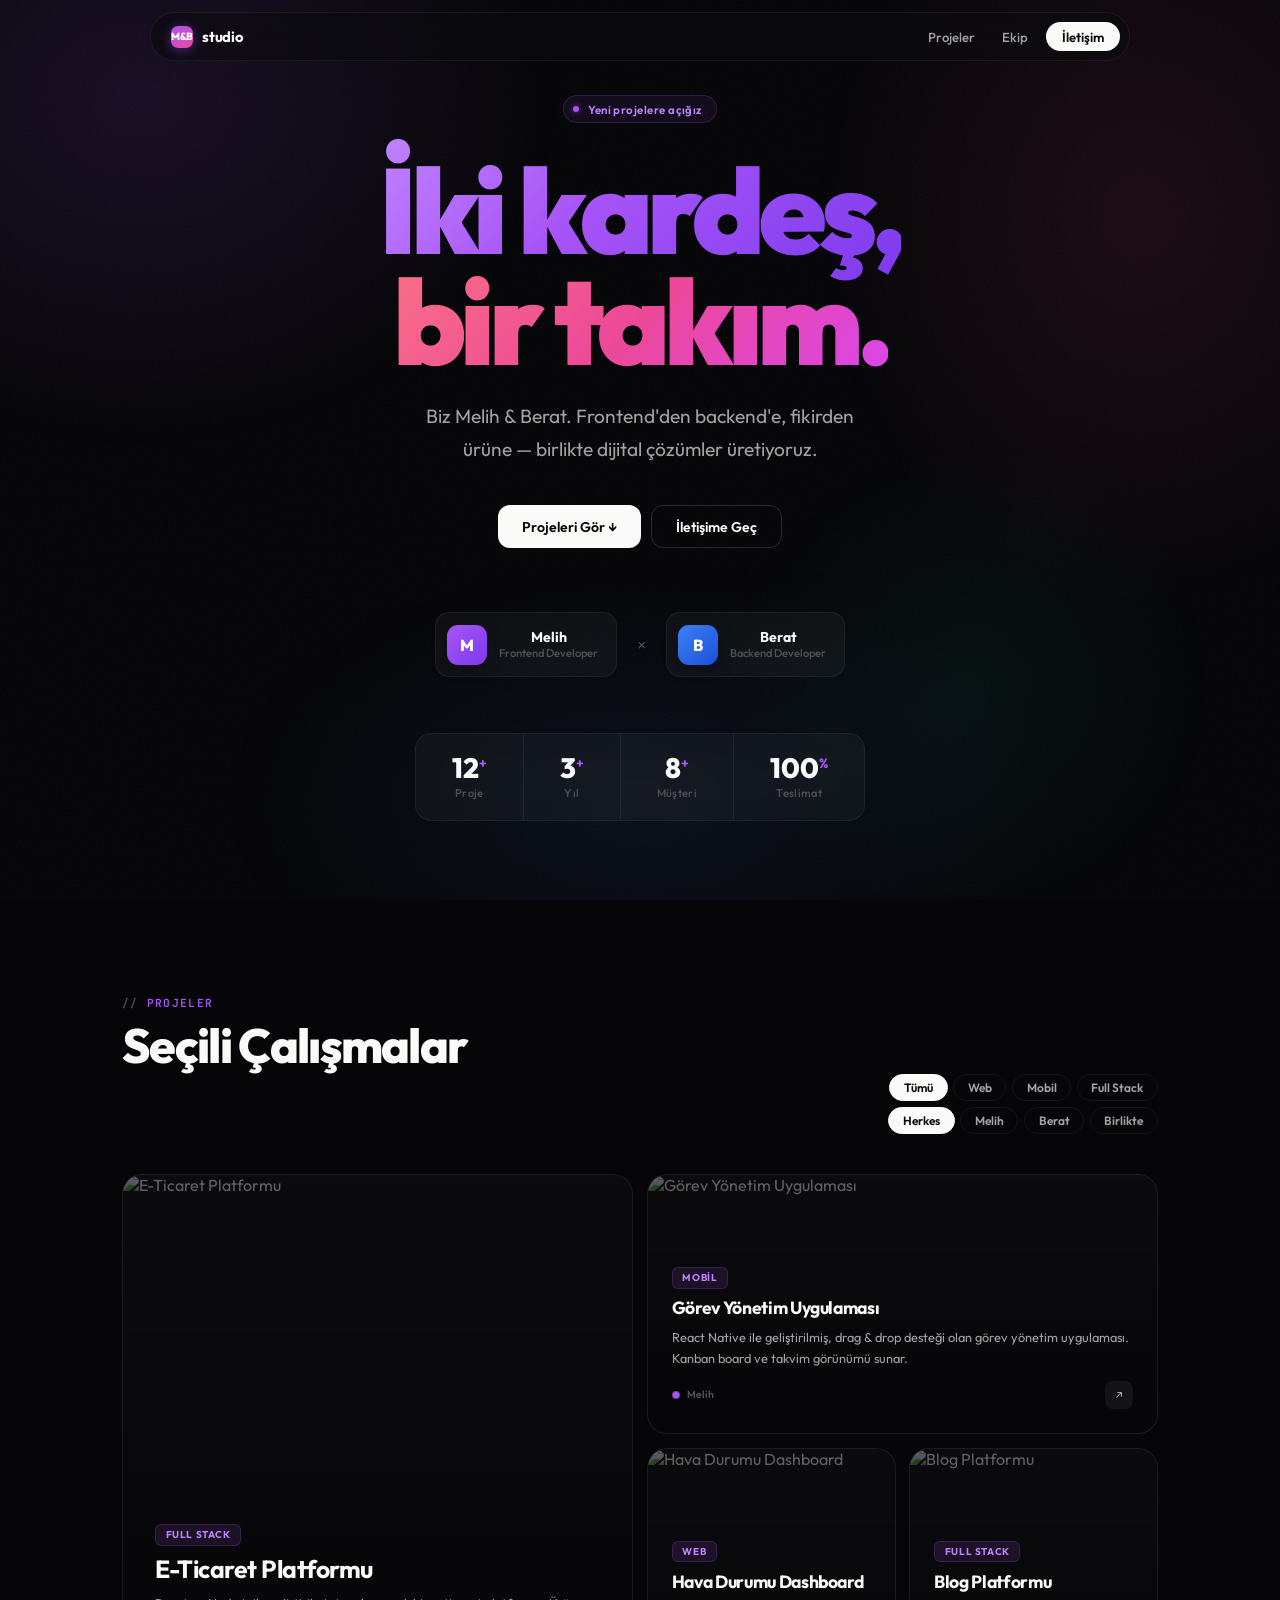
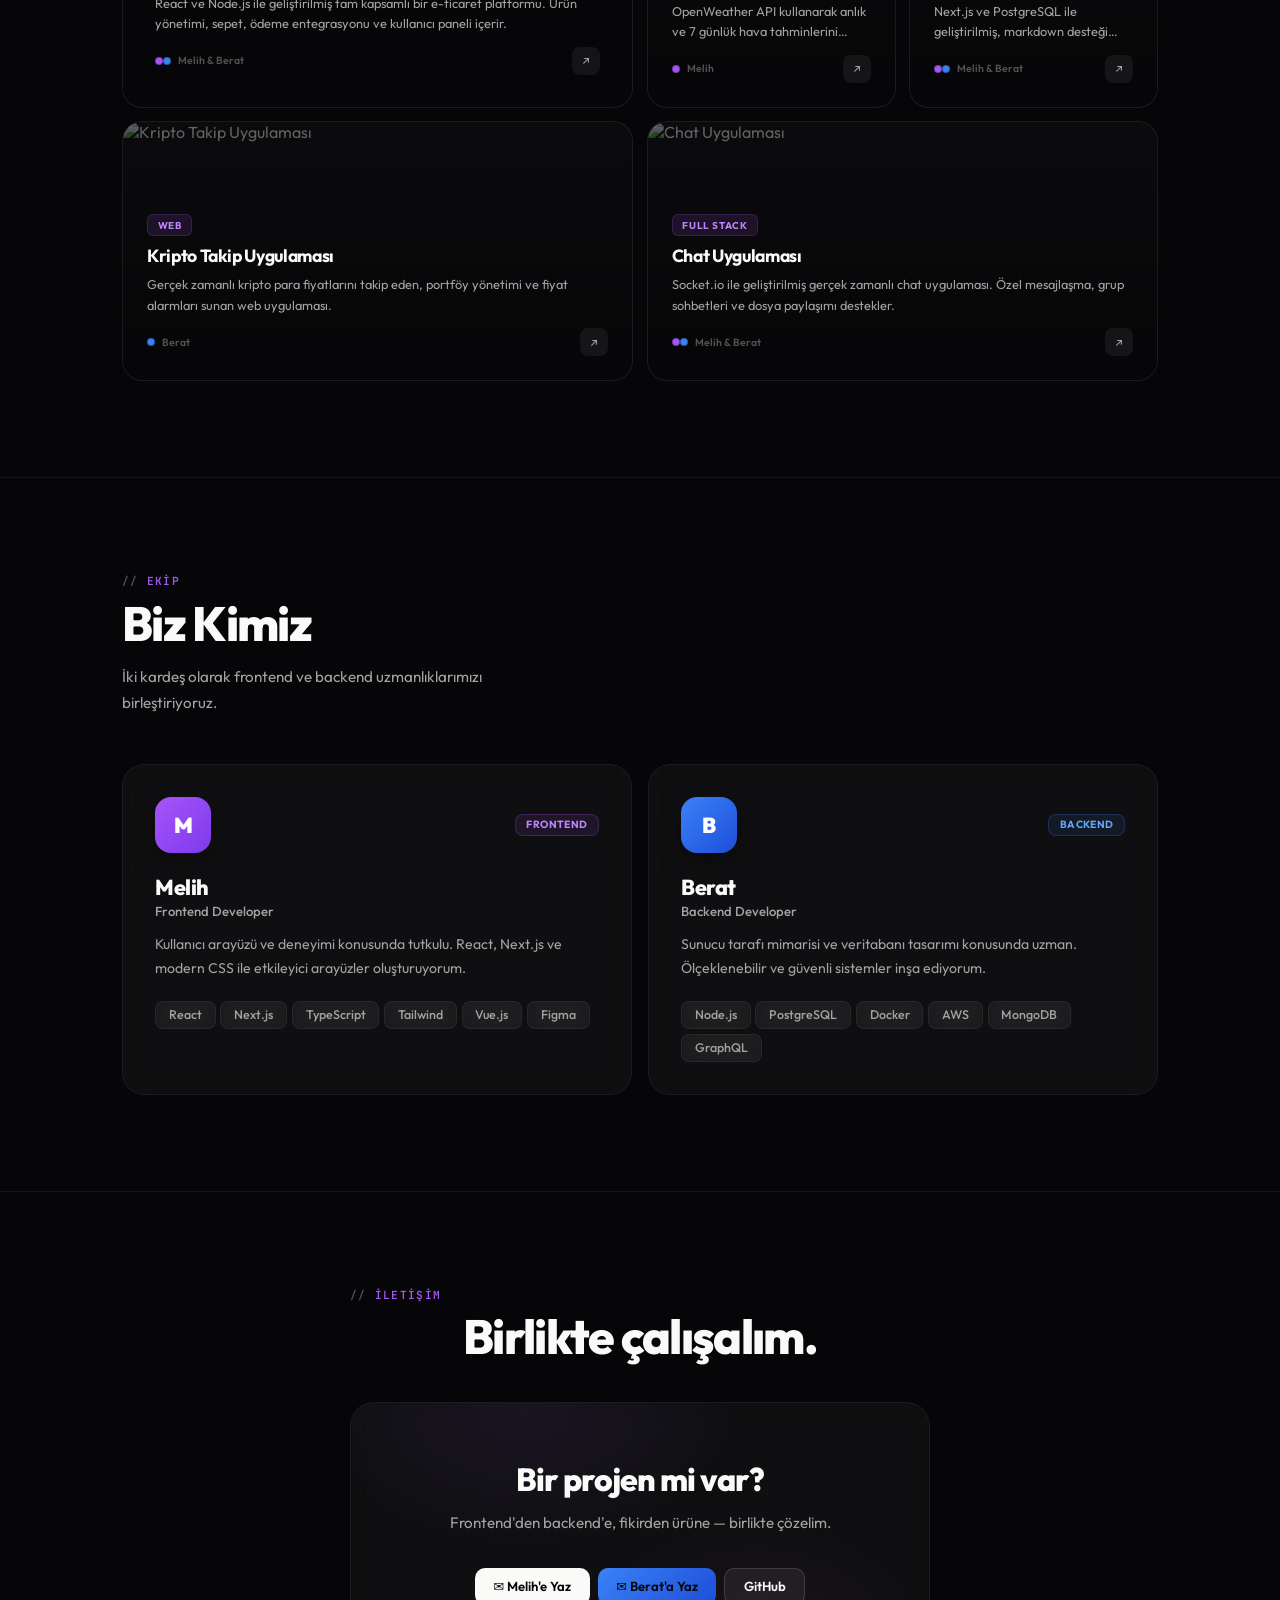
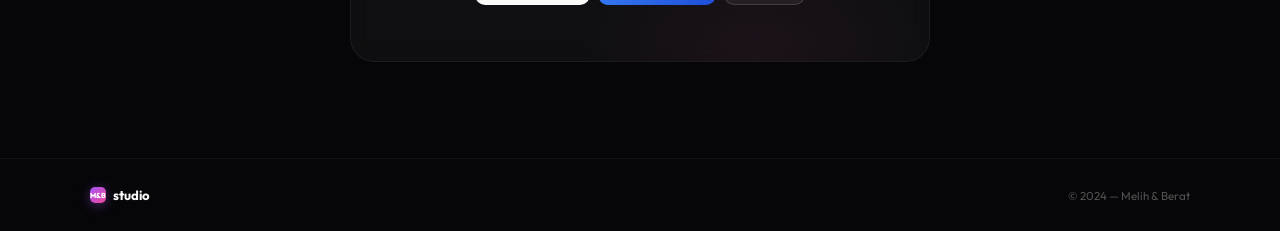
==== commit 27d582f0: "Update team names: Melih Yazar & Berat Yazar - Melih (Frontend) — mwlih28@gmail.com - Berat (Backend" ====
--- a/index.html
+++ b/index.html
@@ -3,8 +3,8 @@
 <head>
   <meta charset="UTF-8" />
   <meta name="viewport" content="width=device-width, initial-scale=1.0" />
-  <title>M&A Studio — Yazılım Geliştirme</title>
-  <meta name="description" content="Mehmet & Ahmet — Full stack yazılım geliştirme stüdyosu." />
+  <title>M&B Studio — Yazılım Geliştirme</title>
+  <meta name="description" content="Melih & Berat — Full stack yazılım geliştirme stüdyosu." />
   <link rel="stylesheet" href="style.css" />
   <link rel="icon" href="data:image/svg+xml,<svg xmlns='http://www.w3.org/2000/svg' viewBox='0 0 32 32'><rect width='32' height='32' rx='8' fill='%23a855f7'/><text x='50%25' y='55%25' text-anchor='middle' dy='.35em' font-size='12' fill='white' font-weight='bold'>M%26A</text></svg>" />
 </head>
@@ -17,7 +17,7 @@
   <header>
     <nav class="nav-bar">
       <a class="logo" href="index.html">
-        <div class="logo-icon">M&A</div>
+        <div class="logo-icon">M&B</div>
         studio
       </a>
       <div class="nav-right">
@@ -44,7 +44,7 @@
       </h1>
 
       <p class="hero-desc">
-        Biz Mehmet & Ahmet. Frontend'den backend'e, fikirden ürüne —
+        Biz Melih & Berat. Frontend'den backend'e, fikirden ürüne —
         birlikte dijital çözümler üretiyoruz.
       </p>
 
@@ -58,15 +58,15 @@
         <div class="duo-card rv">
           <div class="duo-avatar" style="background:linear-gradient(135deg,#a855f7,#7c3aed)">M</div>
           <div>
-            <div class="duo-name">Mehmet</div>
+            <div class="duo-name">Melih</div>
             <div class="duo-role">Frontend Developer</div>
           </div>
         </div>
         <div class="duo-sep">×</div>
         <div class="duo-card rv">
-          <div class="duo-avatar" style="background:linear-gradient(135deg,#3b82f6,#1d4ed8)">A</div>
+          <div class="duo-avatar" style="background:linear-gradient(135deg,#3b82f6,#1d4ed8)">B</div>
           <div>
-            <div class="duo-name">Ahmet</div>
+            <div class="duo-name">Berat</div>
             <div class="duo-role">Backend Developer</div>
           </div>
         </div>
@@ -98,8 +98,8 @@
             </div>
             <div class="pills author-pills">
               <button class="pill apill on" data-a="all">Herkes</button>
-              <button class="pill apill" data-a="ben">Mehmet</button>
-              <button class="pill apill" data-a="abi">Ahmet</button>
+              <button class="pill apill" data-a="ben">Melih</button>
+              <button class="pill apill" data-a="abi">Berat</button>
               <button class="pill apill" data-a="both">Birlikte</button>
             </div>
           </div>
@@ -119,13 +119,13 @@
 
         <div class="team-grid">
 
-          <!-- Mehmet -->
+          <!-- Melih -->
           <div class="team-card rv">
             <div class="tc-top" style="--accent:#a855f7">
               <div class="tc-avatar" style="background:linear-gradient(135deg,#a855f7,#7c3aed)">M</div>
               <div class="tc-badge" style="background:rgba(168,85,247,.1);border-color:rgba(168,85,247,.22);color:#c084fc">Frontend</div>
             </div>
-            <h3 class="tc-name">Mehmet</h3>
+            <h3 class="tc-name">Melih</h3>
             <p class="tc-role">Frontend Developer</p>
             <p class="tc-bio">Kullanıcı arayüzü ve deneyimi konusunda tutkulu. React, Next.js ve modern CSS ile etkileyici arayüzler oluşturuyorum.</p>
             <div class="tc-skills">
@@ -138,13 +138,13 @@
             </div>
           </div>
 
-          <!-- Ahmet -->
+          <!-- Berat -->
           <div class="team-card rv">
             <div class="tc-top" style="--accent:#3b82f6">
-              <div class="tc-avatar" style="background:linear-gradient(135deg,#3b82f6,#1d4ed8)">A</div>
+              <div class="tc-avatar" style="background:linear-gradient(135deg,#3b82f6,#1d4ed8)">B</div>
               <div class="tc-badge" style="background:rgba(59,130,246,.1);border-color:rgba(59,130,246,.22);color:#60a5fa">Backend</div>
             </div>
-            <h3 class="tc-name">Ahmet</h3>
+            <h3 class="tc-name">Berat</h3>
             <p class="tc-role">Backend Developer</p>
             <p class="tc-bio">Sunucu tarafı mimarisi ve veritabanı tasarımı konusunda uzman. Ölçeklenebilir ve güvenli sistemler inşa ediyorum.</p>
             <div class="tc-skills">
@@ -171,9 +171,9 @@
             <h3>Bir projen mi var?</h3>
             <p>Frontend'den backend'e, fikirden ürüne — birlikte çözelim.</p>
             <div class="cta-btns">
-              <a class="cb cb-main" href="mailto:mail@example.com">✉ Mail Gönder</a>
+              <a class="cb cb-main" href="mailto:mwlih28@gmail.com">✉ Melih'e Yaz</a>
+              <a class="cb cb-main" style="background:linear-gradient(135deg,#3b82f6,#1d4ed8)" href="mailto:byazar1628@gmail.com">✉ Berat'a Yaz</a>
               <a class="cb cb-ghost" href="https://github.com" target="_blank">GitHub</a>
-              <a class="cb cb-ghost" href="https://linkedin.com" target="_blank">LinkedIn</a>
             </div>
           </div>
         </div>
@@ -184,8 +184,8 @@
 
   <footer>
     <div class="foot-row">
-      <a class="foot-logo" href="index.html"><div class="logo-icon" style="font-size:.45rem">M&A</div>studio</a>
-      <span class="foot-txt">© 2024 — Mehmet & Ahmet</span>
+      <a class="foot-logo" href="index.html"><div class="logo-icon" style="font-size:.45rem">M&B</div>studio</a>
+      <span class="foot-txt">© 2024 — Melih & Berat</span>
     </div>
   </footer>
 
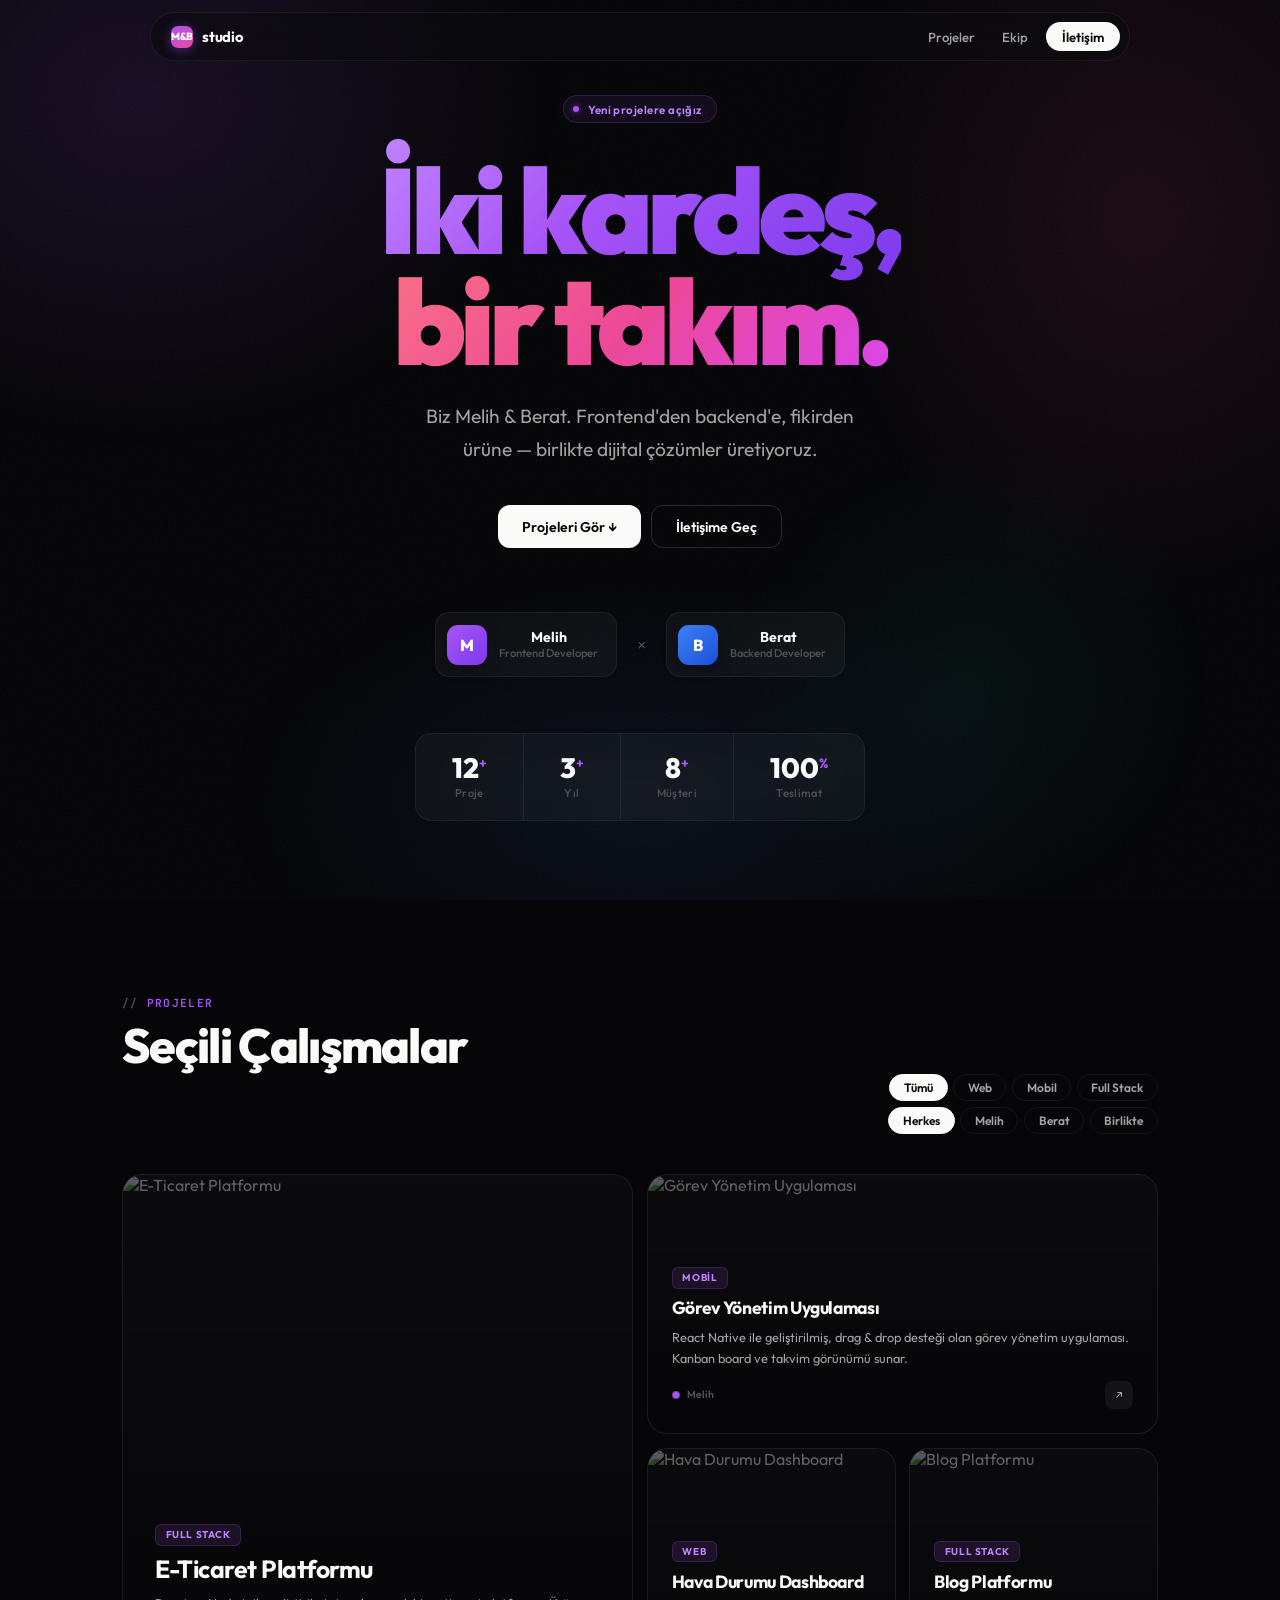
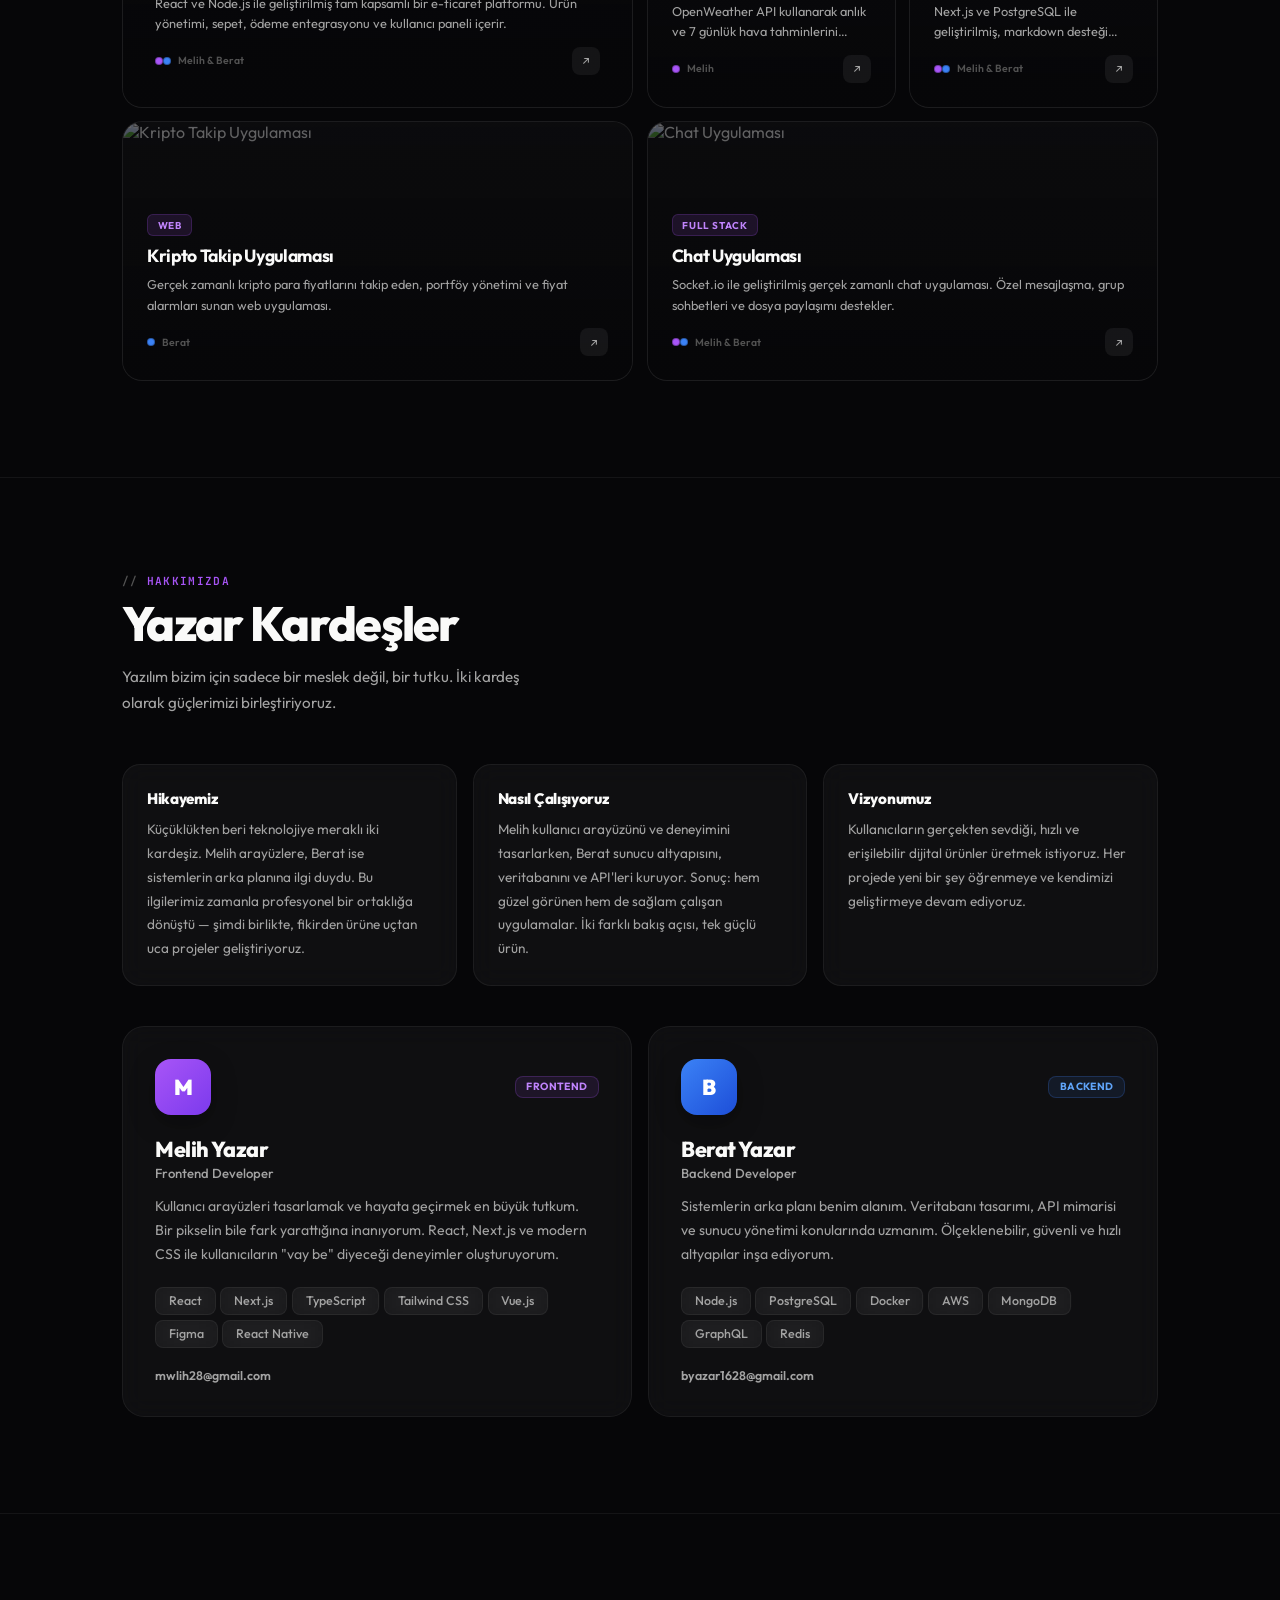
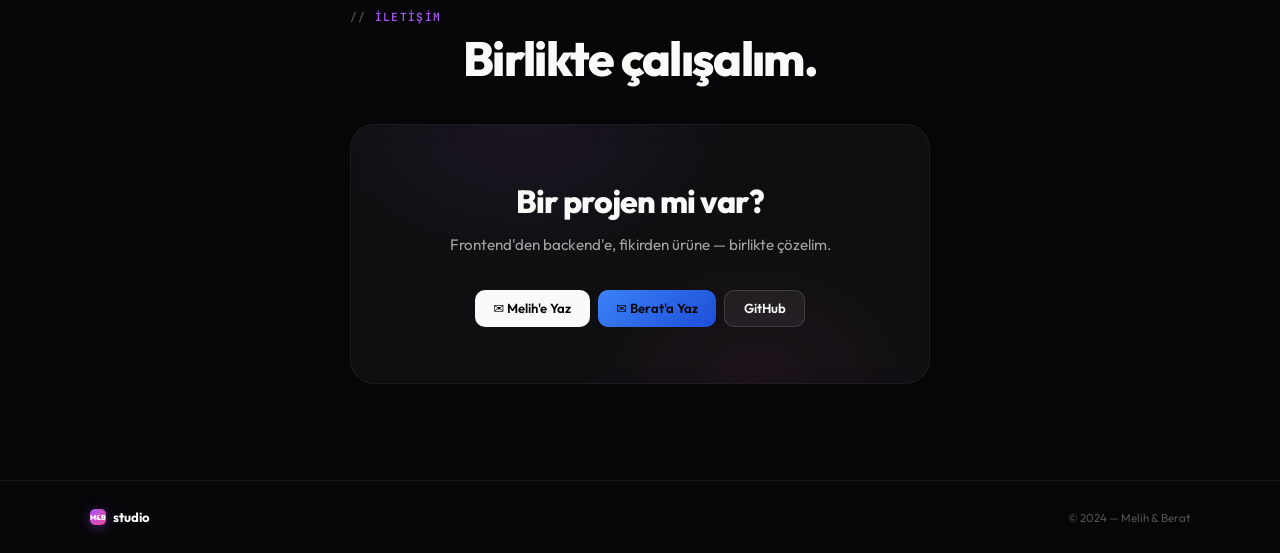
==== commit 8af8a076: "Add about section with team story, full names, and email links - Three story blocks: Hikayemiz, Nası" ====
--- a/index.html
+++ b/index.html
@@ -108,15 +108,32 @@
       </div>
     </section>
 
-    <!-- TEAM -->
+    <!-- ABOUT -->
     <section id="team">
       <div class="container">
         <div class="sec-head rv">
-          <div class="sec-tag">ekip</div>
-          <h2 class="sec-h2">Biz Kimiz</h2>
-          <p class="sec-desc">İki kardeş olarak frontend ve backend uzmanlıklarımızı birleştiriyoruz.</p>
-        </div>
-
+          <div class="sec-tag">hakkımızda</div>
+          <h2 class="sec-h2">Yazar Kardeşler</h2>
+          <p class="sec-desc">Yazılım bizim için sadece bir meslek değil, bir tutku. İki kardeş olarak güçlerimizi birleştiriyoruz.</p>
+        </div>
+
+        <!-- Story -->
+        <div class="about-story rv">
+          <div class="story-block">
+            <h3 class="story-h">Hikayemiz</h3>
+            <p>Küçüklükten beri teknolojiye meraklı iki kardeşiz. Melih arayüzlere, Berat ise sistemlerin arka planına ilgi duydu. Bu ilgilerimiz zamanla profesyonel bir ortaklığa dönüştü — şimdi birlikte, fikirden ürüne uçtan uca projeler geliştiriyoruz.</p>
+          </div>
+          <div class="story-block">
+            <h3 class="story-h">Nasıl Çalışıyoruz</h3>
+            <p>Melih kullanıcı arayüzünü ve deneyimini tasarlarken, Berat sunucu altyapısını, veritabanını ve API'leri kuruyor. Sonuç: hem güzel görünen hem de sağlam çalışan uygulamalar. İki farklı bakış açısı, tek güçlü ürün.</p>
+          </div>
+          <div class="story-block">
+            <h3 class="story-h">Vizyonumuz</h3>
+            <p>Kullanıcıların gerçekten sevdiği, hızlı ve erişilebilir dijital ürünler üretmek istiyoruz. Her projede yeni bir şey öğrenmeye ve kendimizi geliştirmeye devam ediyoruz.</p>
+          </div>
+        </div>
+
+        <!-- Team Cards -->
         <div class="team-grid">
 
           <!-- Melih -->
@@ -125,17 +142,19 @@
               <div class="tc-avatar" style="background:linear-gradient(135deg,#a855f7,#7c3aed)">M</div>
               <div class="tc-badge" style="background:rgba(168,85,247,.1);border-color:rgba(168,85,247,.22);color:#c084fc">Frontend</div>
             </div>
-            <h3 class="tc-name">Melih</h3>
+            <h3 class="tc-name">Melih Yazar</h3>
             <p class="tc-role">Frontend Developer</p>
-            <p class="tc-bio">Kullanıcı arayüzü ve deneyimi konusunda tutkulu. React, Next.js ve modern CSS ile etkileyici arayüzler oluşturuyorum.</p>
+            <p class="tc-bio">Kullanıcı arayüzleri tasarlamak ve hayata geçirmek en büyük tutkum. Bir pikselin bile fark yarattığına inanıyorum. React, Next.js ve modern CSS ile kullanıcıların "vay be" diyeceği deneyimler oluşturuyorum.</p>
             <div class="tc-skills">
               <span class="sk-chip">React</span>
               <span class="sk-chip">Next.js</span>
               <span class="sk-chip">TypeScript</span>
-              <span class="sk-chip">Tailwind</span>
+              <span class="sk-chip">Tailwind CSS</span>
               <span class="sk-chip">Vue.js</span>
               <span class="sk-chip">Figma</span>
-            </div>
+              <span class="sk-chip">React Native</span>
+            </div>
+            <a class="tc-mail" href="mailto:mwlih28@gmail.com">mwlih28@gmail.com</a>
           </div>
 
           <!-- Berat -->
@@ -144,9 +163,9 @@
               <div class="tc-avatar" style="background:linear-gradient(135deg,#3b82f6,#1d4ed8)">B</div>
               <div class="tc-badge" style="background:rgba(59,130,246,.1);border-color:rgba(59,130,246,.22);color:#60a5fa">Backend</div>
             </div>
-            <h3 class="tc-name">Berat</h3>
+            <h3 class="tc-name">Berat Yazar</h3>
             <p class="tc-role">Backend Developer</p>
-            <p class="tc-bio">Sunucu tarafı mimarisi ve veritabanı tasarımı konusunda uzman. Ölçeklenebilir ve güvenli sistemler inşa ediyorum.</p>
+            <p class="tc-bio">Sistemlerin arka planı benim alanım. Veritabanı tasarımı, API mimarisi ve sunucu yönetimi konularında uzmanım. Ölçeklenebilir, güvenli ve hızlı altyapılar inşa ediyorum.</p>
             <div class="tc-skills">
               <span class="sk-chip">Node.js</span>
               <span class="sk-chip">PostgreSQL</span>
@@ -154,7 +173,9 @@
               <span class="sk-chip">AWS</span>
               <span class="sk-chip">MongoDB</span>
               <span class="sk-chip">GraphQL</span>
-            </div>
+              <span class="sk-chip">Redis</span>
+            </div>
+            <a class="tc-mail" href="mailto:byazar1628@gmail.com">byazar1628@gmail.com</a>
           </div>
 
         </div>
--- a/style.css
+++ b/style.css
@@ -556,7 +556,31 @@
 .tc-name{font-size:1.35rem;font-weight:800;letter-spacing:-.02em;margin-bottom:.15rem}
 .tc-role{font-size:.82rem;color:var(--dim);font-weight:500;margin-bottom:.85rem}
 .tc-bio{font-size:.88rem;color:var(--dim);line-height:1.7;margin-bottom:1.25rem}
-.tc-skills{display:flex;gap:.3rem;flex-wrap:wrap}
+.tc-skills{display:flex;gap:.3rem;flex-wrap:wrap;margin-bottom:1rem}
+.tc-mail{
+  display:inline-flex;align-items:center;gap:.35rem;
+  font-size:.78rem;font-weight:600;color:var(--dim);
+  text-decoration:none;transition:color .15s;
+}
+.tc-mail:hover{color:var(--white)}
+
+/* story */
+.about-story{
+  display:grid;grid-template-columns:repeat(3,1fr);gap:1rem;
+  margin-bottom:2.5rem;
+}
+.story-block{
+  padding:1.5rem;border-radius:18px;
+  background:var(--glass);backdrop-filter:blur(var(--glass-b));
+  border:1px solid var(--bdr);
+  transition:border-color .2s;
+}
+.story-block:hover{border-color:var(--bdr-h)}
+.story-h{
+  font-size:.95rem;font-weight:800;letter-spacing:-.02em;
+  margin-bottom:.65rem;
+}
+.story-block p{font-size:.85rem;color:var(--dim);line-height:1.75}
 
 /* ── RESPONSIVE ── */
 @media(max-width:900px){
@@ -583,6 +607,7 @@
   .nav-right a:not(.contact-btn){display:none}
   .foot-row{flex-direction:column;gap:.75rem;text-align:center}
   .team-grid{grid-template-columns:1fr}
+  .about-story{grid-template-columns:1fr}
   .hero-duo{flex-direction:column;gap:.75rem}
   .duo-sep{display:none}
   .filter-row{align-items:stretch}
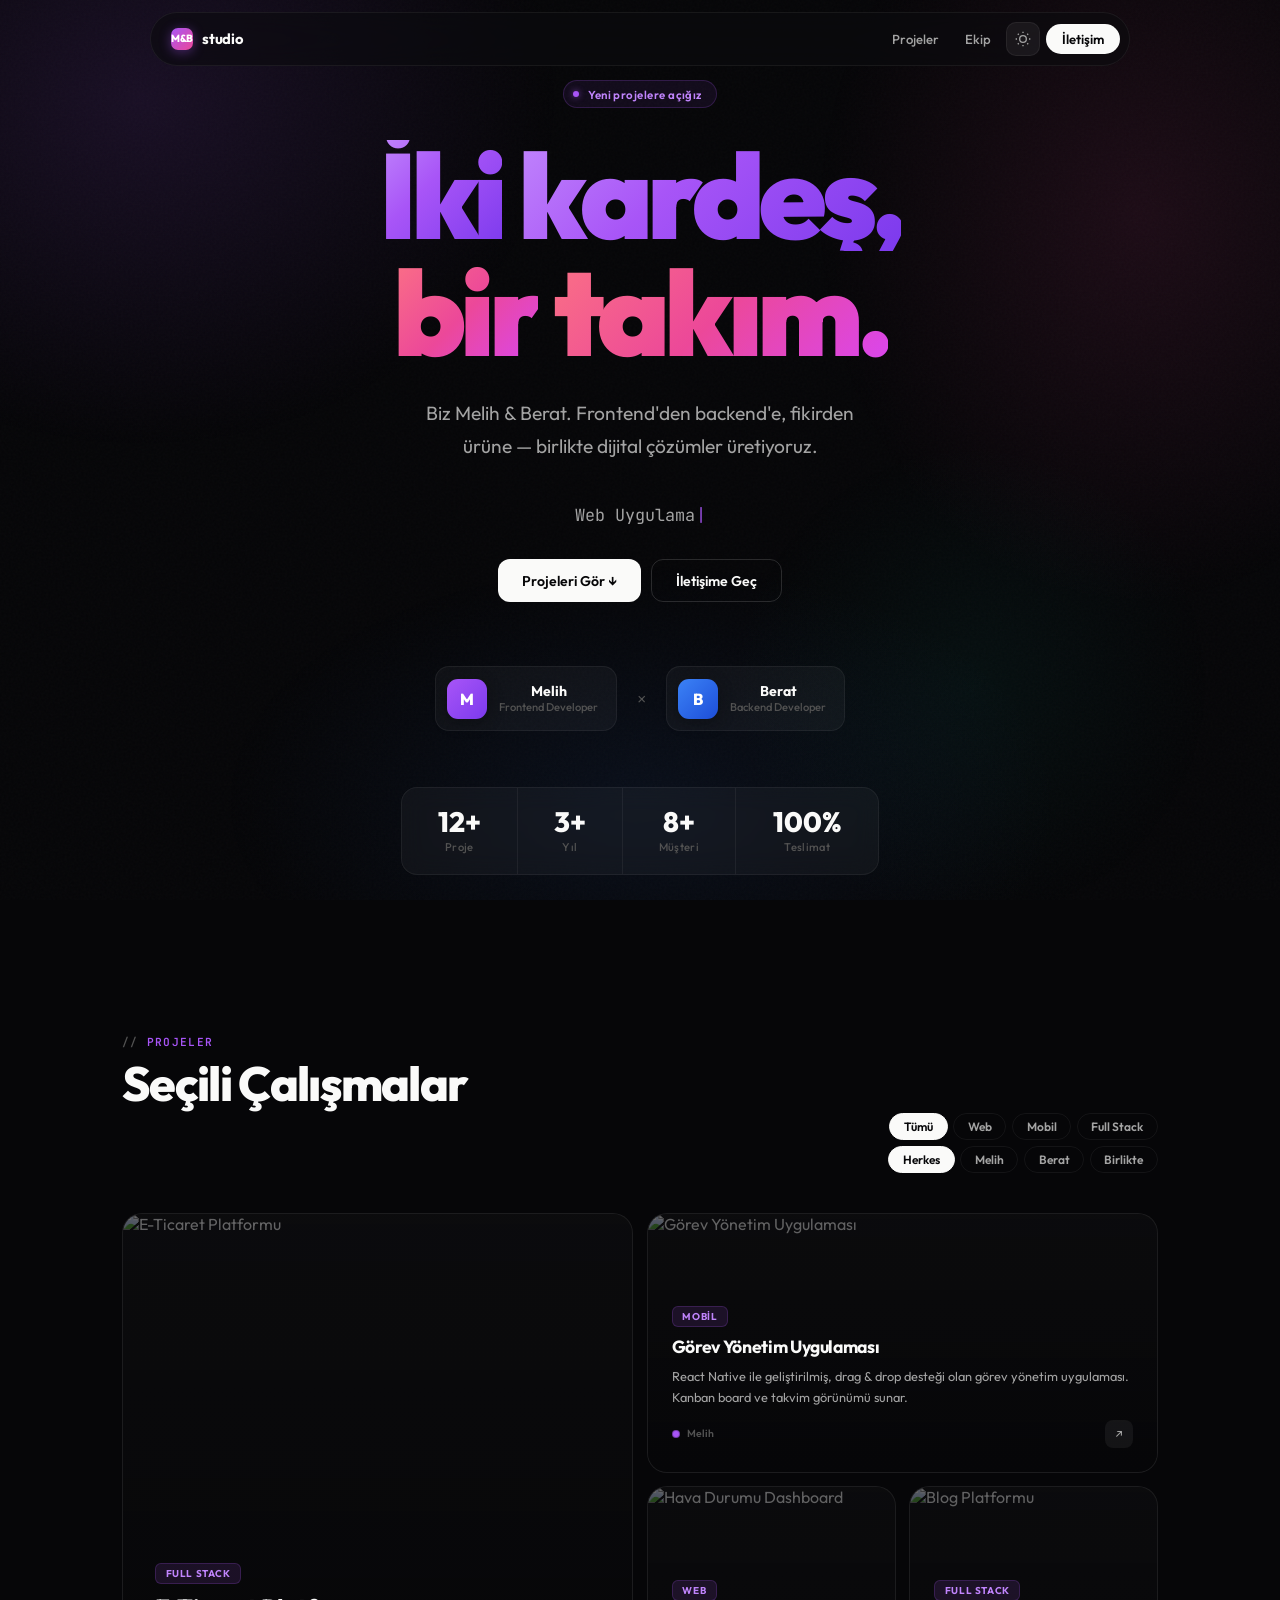
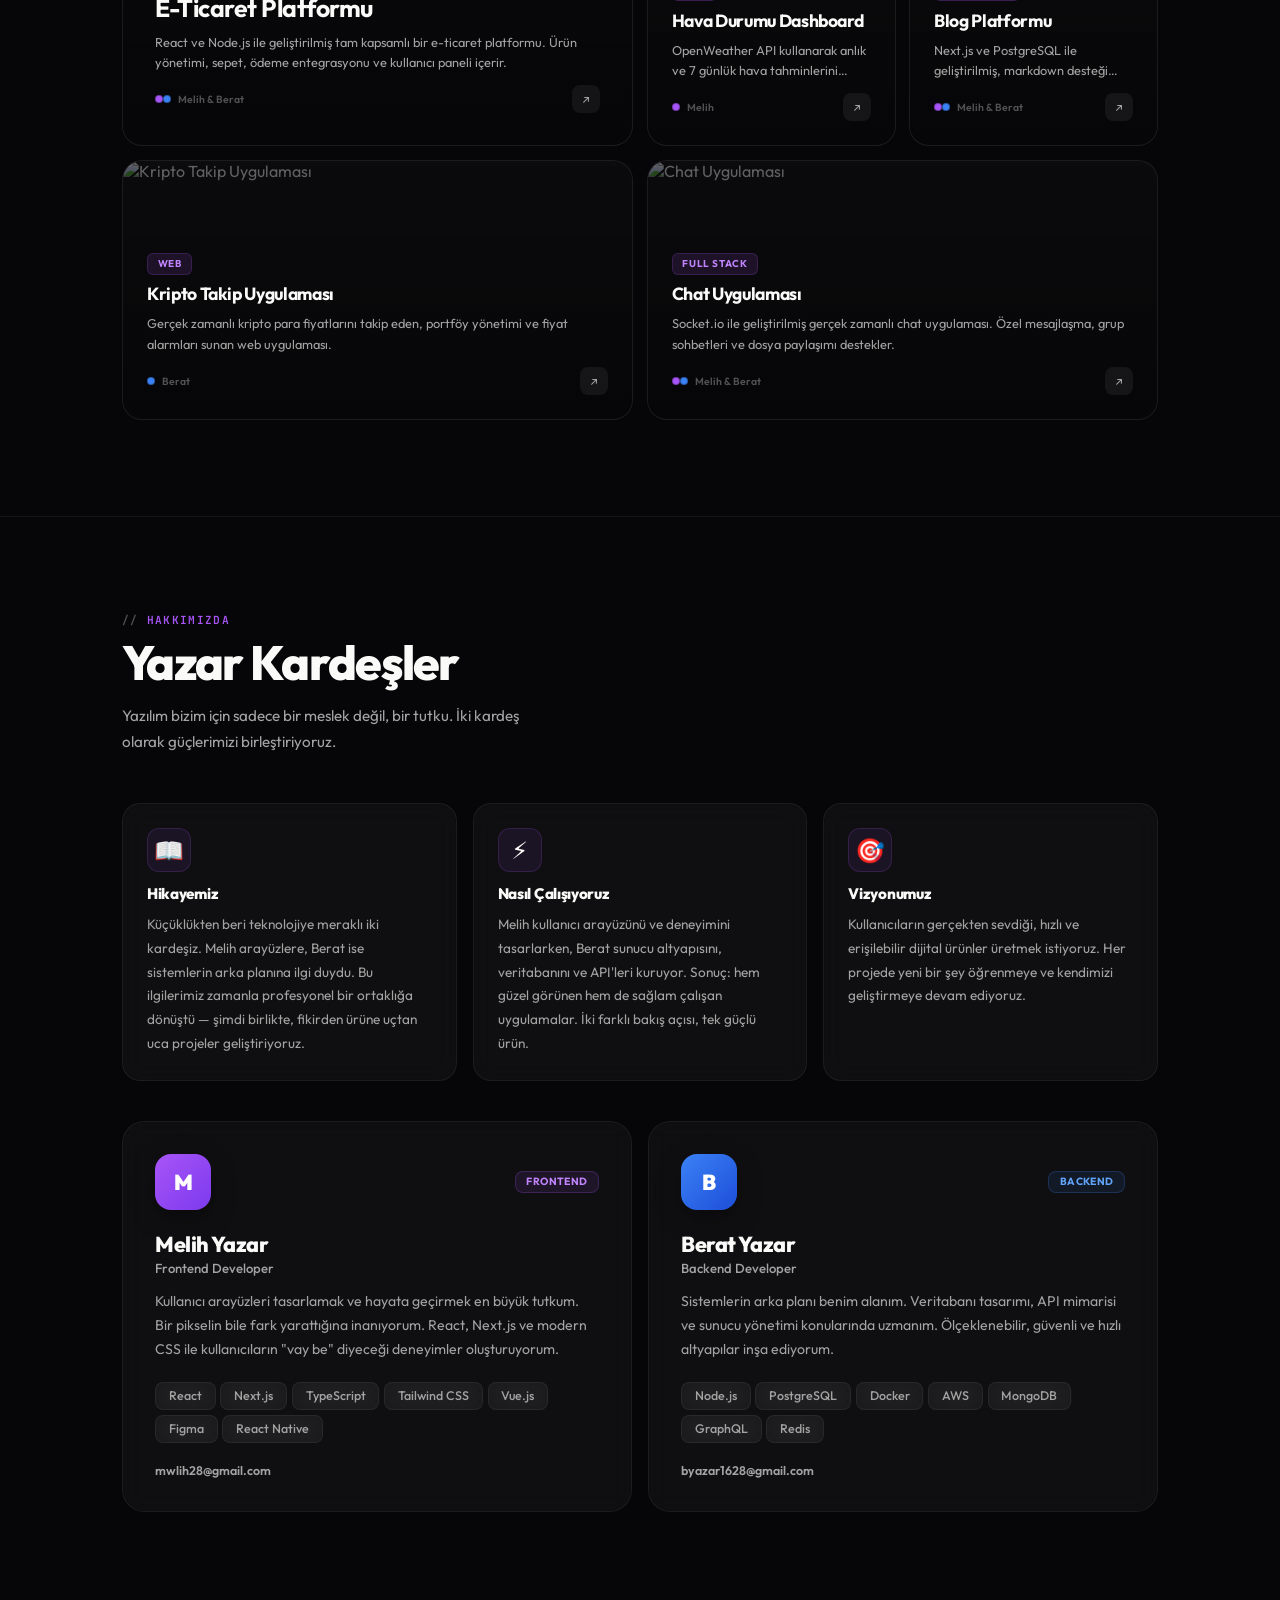
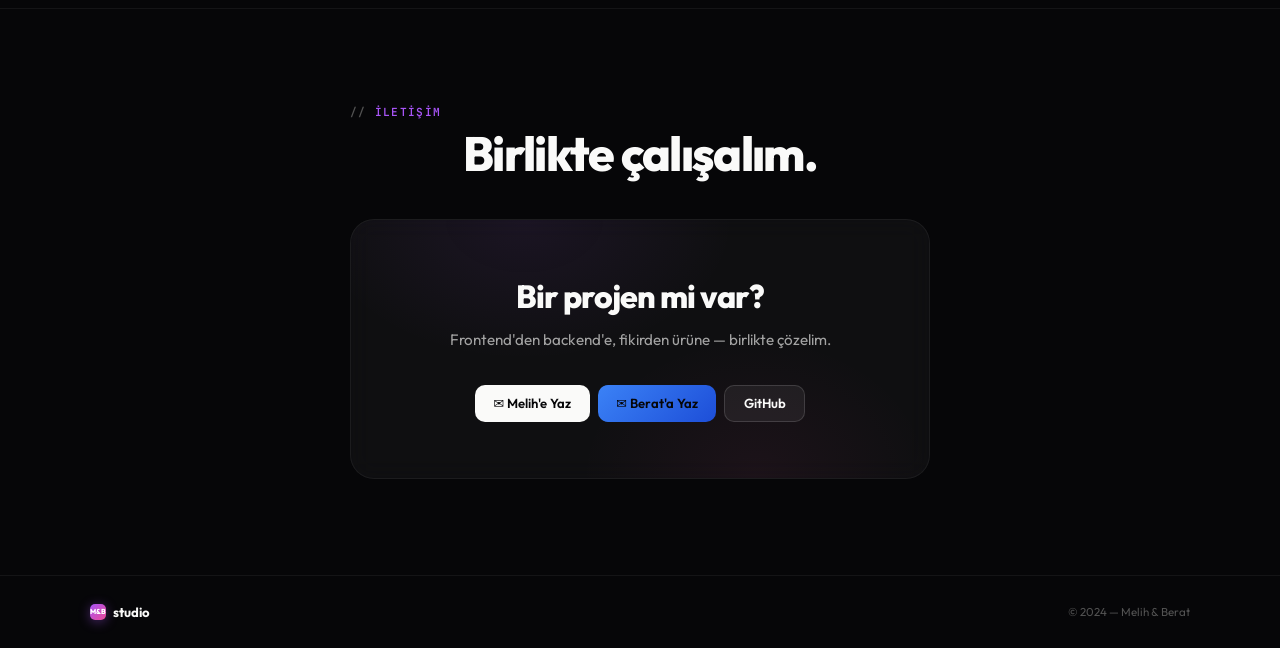
==== commit 3d9a0acc: "Add animations and interactive features - Scroll progress bar (gradient, top of page) - Counter anim" ====
--- a/index.html
+++ b/index.html
@@ -1,14 +1,17 @@
 <!DOCTYPE html>
-<html lang="tr">
+<html lang="tr" data-theme="dark">
 <head>
   <meta charset="UTF-8" />
   <meta name="viewport" content="width=device-width, initial-scale=1.0" />
   <title>M&B Studio — Yazılım Geliştirme</title>
   <meta name="description" content="Melih & Berat — Full stack yazılım geliştirme stüdyosu." />
   <link rel="stylesheet" href="style.css" />
-  <link rel="icon" href="data:image/svg+xml,<svg xmlns='http://www.w3.org/2000/svg' viewBox='0 0 32 32'><rect width='32' height='32' rx='8' fill='%23a855f7'/><text x='50%25' y='55%25' text-anchor='middle' dy='.35em' font-size='12' fill='white' font-weight='bold'>M%26A</text></svg>" />
+  <link rel="icon" href="data:image/svg+xml,<svg xmlns='http://www.w3.org/2000/svg' viewBox='0 0 32 32'><rect width='32' height='32' rx='8' fill='%23a855f7'/><text x='50%25' y='55%25' text-anchor='middle' dy='.35em' font-size='12' fill='white' font-weight='bold'>M%26B</text></svg>" />
 </head>
 <body>
+
+  <!-- Scroll progress -->
+  <div class="scroll-progress" id="scrollProgress"></div>
 
   <div class="mesh" aria-hidden="true"></div>
   <div class="noise" aria-hidden="true"></div>
@@ -23,6 +26,10 @@
       <div class="nav-right">
         <a href="#projects">Projeler</a>
         <a href="#team">Ekip</a>
+        <button class="theme-toggle" id="themeToggle" aria-label="Tema değiştir">
+          <svg class="icon-sun" width="16" height="16" viewBox="0 0 24 24" fill="none" stroke="currentColor" stroke-width="2"><circle cx="12" cy="12" r="5"/><path d="M12 1v2M12 21v2M4.22 4.22l1.42 1.42M18.36 18.36l1.42 1.42M1 12h2M21 12h2M4.22 19.78l1.42-1.42M18.36 5.64l1.42-1.42"/></svg>
+          <svg class="icon-moon" width="16" height="16" viewBox="0 0 24 24" fill="none" stroke="currentColor" stroke-width="2"><path d="M21 12.79A9 9 0 1 1 11.21 3 7 7 0 0 0 21 12.79z"/></svg>
+        </button>
         <a href="#contact" class="contact-btn">İletişim</a>
       </div>
     </nav>
@@ -38,9 +45,11 @@
         Yeni projelere açığız
       </div>
 
-      <h1>
-        <span class="gr-violet">İki kardeş,</span><br>
-        <span class="gr-rose">bir takım.</span>
+      <h1 class="hero-h1">
+        <span class="word-wrap"><span class="word-inner gr-violet">İki</span></span>
+        <span class="word-wrap"><span class="word-inner gr-violet">kardeş,</span></span><br>
+        <span class="word-wrap"><span class="word-inner gr-rose">bir</span></span>
+        <span class="word-wrap"><span class="word-inner gr-rose">takım.</span></span>
       </h1>
 
       <p class="hero-desc">
@@ -48,9 +57,14 @@
         birlikte dijital çözümler üretiyoruz.
       </p>
 
+      <div class="hero-roles" id="heroRoles">
+        <span class="role-text"></span>
+        <span class="role-cursor">|</span>
+      </div>
+
       <div class="hero-cta">
-        <a class="btn btn-fill" href="#projects">Projeleri Gör ↓</a>
-        <a class="btn btn-ring" href="#contact">İletişime Geç</a>
+        <a class="btn btn-fill magnetic" href="#projects">Projeleri Gör ↓</a>
+        <a class="btn btn-ring magnetic" href="#contact">İletişime Geç</a>
       </div>
 
       <!-- Two avatars -->
@@ -72,11 +86,11 @@
         </div>
       </div>
 
-      <div class="hero-stats">
-        <div class="st"><div class="st-n">12<sup>+</sup></div><div class="st-l">Proje</div></div>
-        <div class="st"><div class="st-n">3<sup>+</sup></div><div class="st-l">Yıl</div></div>
-        <div class="st"><div class="st-n">8<sup>+</sup></div><div class="st-l">Müşteri</div></div>
-        <div class="st"><div class="st-n">100<sup>%</sup></div><div class="st-l">Teslimat</div></div>
+      <div class="hero-stats" id="heroStats">
+        <div class="st"><div class="st-n" data-count="12">0</div><div class="st-l">Proje</div></div>
+        <div class="st"><div class="st-n" data-count="3">0</div><div class="st-l">Yıl</div></div>
+        <div class="st"><div class="st-n" data-count="8">0</div><div class="st-l">Müşteri</div></div>
+        <div class="st"><div class="st-n" data-count="100" data-suffix="%">0</div><div class="st-l">Teslimat</div></div>
       </div>
 
     </section>
@@ -120,14 +134,17 @@
         <!-- Story -->
         <div class="about-story rv">
           <div class="story-block">
+            <div class="story-icon">📖</div>
             <h3 class="story-h">Hikayemiz</h3>
             <p>Küçüklükten beri teknolojiye meraklı iki kardeşiz. Melih arayüzlere, Berat ise sistemlerin arka planına ilgi duydu. Bu ilgilerimiz zamanla profesyonel bir ortaklığa dönüştü — şimdi birlikte, fikirden ürüne uçtan uca projeler geliştiriyoruz.</p>
           </div>
           <div class="story-block">
+            <div class="story-icon">⚡</div>
             <h3 class="story-h">Nasıl Çalışıyoruz</h3>
             <p>Melih kullanıcı arayüzünü ve deneyimini tasarlarken, Berat sunucu altyapısını, veritabanını ve API'leri kuruyor. Sonuç: hem güzel görünen hem de sağlam çalışan uygulamalar. İki farklı bakış açısı, tek güçlü ürün.</p>
           </div>
           <div class="story-block">
+            <div class="story-icon">🎯</div>
             <h3 class="story-h">Vizyonumuz</h3>
             <p>Kullanıcıların gerçekten sevdiği, hızlı ve erişilebilir dijital ürünler üretmek istiyoruz. Her projede yeni bir şey öğrenmeye ve kendimizi geliştirmeye devam ediyoruz.</p>
           </div>
@@ -135,9 +152,8 @@
 
         <!-- Team Cards -->
         <div class="team-grid">
-
           <!-- Melih -->
-          <div class="team-card rv">
+          <div class="team-card rv tilt-card">
             <div class="tc-top" style="--accent:#a855f7">
               <div class="tc-avatar" style="background:linear-gradient(135deg,#a855f7,#7c3aed)">M</div>
               <div class="tc-badge" style="background:rgba(168,85,247,.1);border-color:rgba(168,85,247,.22);color:#c084fc">Frontend</div>
@@ -158,7 +174,7 @@
           </div>
 
           <!-- Berat -->
-          <div class="team-card rv">
+          <div class="team-card rv tilt-card">
             <div class="tc-top" style="--accent:#3b82f6">
               <div class="tc-avatar" style="background:linear-gradient(135deg,#3b82f6,#1d4ed8)">B</div>
               <div class="tc-badge" style="background:rgba(59,130,246,.1);border-color:rgba(59,130,246,.22);color:#60a5fa">Backend</div>
@@ -177,7 +193,6 @@
             </div>
             <a class="tc-mail" href="mailto:byazar1628@gmail.com">byazar1628@gmail.com</a>
           </div>
-
         </div>
       </div>
     </section>
@@ -192,9 +207,9 @@
             <h3>Bir projen mi var?</h3>
             <p>Frontend'den backend'e, fikirden ürüne — birlikte çözelim.</p>
             <div class="cta-btns">
-              <a class="cb cb-main" href="mailto:mwlih28@gmail.com">✉ Melih'e Yaz</a>
-              <a class="cb cb-main" style="background:linear-gradient(135deg,#3b82f6,#1d4ed8)" href="mailto:byazar1628@gmail.com">✉ Berat'a Yaz</a>
-              <a class="cb cb-ghost" href="https://github.com" target="_blank">GitHub</a>
+              <a class="cb cb-main magnetic" href="mailto:mwlih28@gmail.com">✉ Melih'e Yaz</a>
+              <a class="cb cb-main magnetic" style="background:linear-gradient(135deg,#3b82f6,#1d4ed8)" href="mailto:byazar1628@gmail.com">✉ Berat'a Yaz</a>
+              <a class="cb cb-ghost magnetic" href="https://github.com" target="_blank">GitHub</a>
             </div>
           </div>
         </div>
@@ -202,6 +217,17 @@
     </section>
 
   </main>
+
+  <!-- Back to top -->
+  <button class="btt" id="btt" aria-label="Yukarı çık">
+    <svg class="btt-ring" viewBox="0 0 36 36">
+      <circle cx="18" cy="18" r="16" stroke-width="2" fill="none" stroke="rgba(255,255,255,.1)"/>
+      <circle class="btt-progress" cx="18" cy="18" r="16" stroke-width="2" fill="none" stroke="url(#bttGrad)" stroke-linecap="round"
+        stroke-dasharray="100.53" stroke-dashoffset="100.53" transform="rotate(-90 18 18)"/>
+      <defs><linearGradient id="bttGrad" x1="0" y1="0" x2="1" y2="1"><stop offset="0%" stop-color="#a855f7"/><stop offset="100%" stop-color="#ec4899"/></linearGradient></defs>
+    </svg>
+    <span class="btt-arrow">↑</span>
+  </button>
 
   <footer>
     <div class="foot-row">
@@ -213,9 +239,134 @@
   <script src="projects.js"></script>
   <script>
   (() => {
+    // ─── SCROLL PROGRESS BAR ───
+    const progressBar = document.getElementById('scrollProgress');
+    function updateProgress() {
+      const h = document.documentElement.scrollHeight - window.innerHeight;
+      const pct = h > 0 ? (window.scrollY / h) * 100 : 0;
+      progressBar.style.width = pct + '%';
+    }
+
+    // ─── BACK TO TOP ───
+    const btt = document.getElementById('btt');
+    const bttCircle = document.querySelector('.btt-progress');
+    const circumference = 2 * Math.PI * 16;
+    function updateBTT() {
+      const h = document.documentElement.scrollHeight - window.innerHeight;
+      const pct = h > 0 ? window.scrollY / h : 0;
+      bttCircle.style.strokeDashoffset = circumference * (1 - pct);
+      btt.classList.toggle('show', window.scrollY > 400);
+    }
+    btt.addEventListener('click', () => window.scrollTo({ top: 0, behavior: 'smooth' }));
+
+    // Combined scroll handler
+    window.addEventListener('scroll', () => { updateProgress(); updateBTT(); }, { passive: true });
+
+    // ─── HERO WORD REVEAL ───
+    const words = document.querySelectorAll('.word-inner');
+    words.forEach((w, i) => {
+      setTimeout(() => w.classList.add('show'), 200 + i * 120);
+    });
+
+    // ─── TYPING EFFECT ───
+    const roles = ['Web Uygulamaları', 'Mobil Uygulamalar', 'E-Ticaret Siteleri', 'Dashboard Tasarımları', 'API Geliştirme', 'UI/UX Tasarım'];
+    const roleEl = document.querySelector('.role-text');
+    let roleIdx = 0, charIdx = 0, deleting = false;
+    function typeRole() {
+      const current = roles[roleIdx];
+      if (!deleting) {
+        roleEl.textContent = current.slice(0, ++charIdx);
+        if (charIdx === current.length) { deleting = true; setTimeout(typeRole, 1800); return; }
+        setTimeout(typeRole, 70);
+      } else {
+        roleEl.textContent = current.slice(0, --charIdx);
+        if (charIdx === 0) { deleting = false; roleIdx = (roleIdx + 1) % roles.length; setTimeout(typeRole, 400); return; }
+        setTimeout(typeRole, 40);
+      }
+    }
+    setTimeout(typeRole, 1200);
+
+    // ─── COUNTER ANIMATION ───
+    const statsObs = new IntersectionObserver(es => {
+      es.forEach(e => {
+        if (e.isIntersecting) {
+          document.querySelectorAll('.st-n[data-count]').forEach(el => {
+            const target = +el.dataset.count;
+            const suffix = el.dataset.suffix || '+';
+            let start = null;
+            const dur = 2000;
+            function step(ts) {
+              if (!start) start = ts;
+              const p = Math.min((ts - start) / dur, 1);
+              const ease = 1 - Math.pow(1 - p, 4);
+              el.textContent = Math.round(ease * target) + suffix;
+              if (p < 1) requestAnimationFrame(step);
+            }
+            requestAnimationFrame(step);
+          });
+          statsObs.disconnect();
+        }
+      });
+    }, { threshold: .5 });
+    statsObs.observe(document.getElementById('heroStats'));
+
+    // ─── MAGNETIC BUTTONS ───
+    document.querySelectorAll('.magnetic').forEach(btn => {
+      btn.addEventListener('mousemove', e => {
+        const r = btn.getBoundingClientRect();
+        const x = e.clientX - r.left - r.width / 2;
+        const y = e.clientY - r.top - r.height / 2;
+        btn.style.transform = `translate(${x * 0.25}px, ${y * 0.25}px)`;
+      });
+      btn.addEventListener('mouseleave', () => {
+        btn.style.transform = '';
+        btn.style.transition = 'transform .4s cubic-bezier(.22,1,.36,1)';
+        setTimeout(() => btn.style.transition = '', 400);
+      });
+    });
+
+    // ─── 3D TILT ON TEAM CARDS ───
+    document.querySelectorAll('.tilt-card').forEach(card => {
+      card.addEventListener('mousemove', e => {
+        const r = card.getBoundingClientRect();
+        const x = (e.clientX - r.left) / r.width - .5;
+        const y = (e.clientY - r.top) / r.height - .5;
+        card.style.transform = `perspective(800px) rotateY(${x * 8}deg) rotateX(${-y * 8}deg) translateY(-4px)`;
+      });
+      card.addEventListener('mouseleave', () => {
+        card.style.transform = '';
+        card.style.transition = 'transform .5s cubic-bezier(.22,1,.36,1), border-color .25s, box-shadow .25s';
+        setTimeout(() => card.style.transition = '', 500);
+      });
+    });
+
+    // ─── PARALLAX ON MESH BG ───
+    const mesh = document.querySelector('.mesh');
+    window.addEventListener('scroll', () => {
+      mesh.style.transform = `translateY(${window.scrollY * 0.15}px)`;
+    }, { passive: true });
+
+    // ─── THEME TOGGLE ───
+    const toggle = document.getElementById('themeToggle');
+    const html = document.documentElement;
+    const saved = localStorage.getItem('theme');
+    if (saved) html.dataset.theme = saved;
+
+    toggle.addEventListener('click', () => {
+      const next = html.dataset.theme === 'dark' ? 'light' : 'dark';
+      html.dataset.theme = next;
+      localStorage.setItem('theme', next);
+    });
+
+    // ─── SCROLL REVEAL ───
     const io = new IntersectionObserver(es => {
-      es.forEach(e => { if (e.isIntersecting) { e.target.classList.add('v'); io.unobserve(e.target); } });
-    }, { threshold: .1 });
+      es.forEach((e, i) => {
+        if (e.isIntersecting) {
+          setTimeout(() => e.target.classList.add('v'), i * 70);
+          io.unobserve(e.target);
+        }
+      });
+    }, { threshold: .08 });
     function observe() { document.querySelectorAll('.rv:not(.v)').forEach(el => io.observe(el)); }
 
     let catFilter = 'all';
@@ -262,7 +413,6 @@
       observe();
     }
 
-    // category filters
     document.querySelectorAll('.pill:not(.apill)').forEach(b => {
       b.addEventListener('click', () => {
         document.querySelectorAll('.pill:not(.apill)').forEach(x => x.classList.remove('on'));
@@ -272,7 +422,6 @@
       });
     });
 
-    // author filters
     document.querySelectorAll('.apill').forEach(b => {
       b.addEventListener('click', () => {
         document.querySelectorAll('.apill').forEach(x => x.classList.remove('on'));
--- a/style.css
+++ b/style.css
@@ -16,6 +16,39 @@
   --ease:     cubic-bezier(.22,1,.36,1);
 }
 
+/* ── LIGHT THEME ── */
+[data-theme="light"] {
+  --bg:       #f5f5f0;
+  --card:     rgba(0,0,0,.025);
+  --card-h:   rgba(0,0,0,.05);
+  --glass:    rgba(255,255,255,.7);
+  --glass-b:  16px;
+  --bdr:      rgba(0,0,0,.07);
+  --bdr-h:    rgba(0,0,0,.15);
+  --white:    #1a1a1a;
+  --dim:      #555;
+  --dim2:     #888;
+}
+[data-theme="light"] .mesh::before { opacity:.5; }
+[data-theme="light"] .noise { opacity:.015; }
+[data-theme="light"] .nav-bar { background:rgba(245,245,240,.75); }
+[data-theme="light"] .logo-icon { color:#fff; }
+[data-theme="light"] .contact-btn { background:#1a1a1a !important; color:#f5f5f0 !important; }
+[data-theme="light"] .contact-btn:hover { background:#333 !important; }
+[data-theme="light"] .btn-fill { background:#1a1a1a; color:#f5f5f0; }
+[data-theme="light"] .btn-fill:hover { box-shadow:0 10px 30px rgba(0,0,0,.15); }
+[data-theme="light"] .pill.on { background:#1a1a1a; color:#f5f5f0; border-color:#1a1a1a; }
+[data-theme="light"] .cb.cb-main { background:#1a1a1a; color:#f5f5f0; }
+[data-theme="light"] .scroll-progress { background:linear-gradient(90deg,#7c3aed,#ec4899); }
+[data-theme="light"] .card { background:rgba(255,255,255,.6); }
+[data-theme="light"] .card-img img { opacity:.8; filter:none; }
+[data-theme="light"] .card:hover .card-img img { opacity:.9; }
+[data-theme="light"] .card-img::after {
+  background:linear-gradient(to top,rgba(255,255,255,.97) 0%,rgba(255,255,255,.5) 45%,rgba(255,255,255,.2) 100%);
+}
+[data-theme="light"] .btt { background:rgba(255,255,255,.85); border-color:var(--bdr); }
+[data-theme="light"] .btt-arrow { color:#1a1a1a; }
+
 *,*::before,*::after{margin:0;padding:0;box-sizing:border-box}
 html{scroll-behavior:smooth;font-size:16px}
 body{
@@ -23,6 +56,7 @@
   background:var(--bg);color:var(--white);
   -webkit-font-smoothing:antialiased;
   overflow-x:hidden;min-height:100vh;
+  transition:background .4s,color .4s;
 }
 
 ::selection{background:rgba(168,85,247,.35);color:#fff}
@@ -59,6 +93,45 @@
 
 header,main,footer{position:relative;z-index:2}
 
+/* ── SCROLL PROGRESS ── */
+.scroll-progress{
+  position:fixed;top:0;left:0;height:3px;width:0;
+  background:linear-gradient(90deg,#a855f7,#ec4899,#3b82f6);
+  z-index:200;transition:none;
+  box-shadow:0 0 12px rgba(168,85,247,.5);
+}
+
+/* ── THEME TOGGLE ── */
+.theme-toggle{
+  width:34px;height:34px;border-radius:10px;
+  background:rgba(255,255,255,.06);border:1px solid var(--bdr);
+  display:flex;align-items:center;justify-content:center;
+  cursor:pointer;color:var(--dim);
+  transition:all .2s var(--ease);
+  padding:0;
+}
+.theme-toggle:hover{color:var(--white);background:rgba(255,255,255,.1);border-color:var(--bdr-h)}
+.icon-moon{display:none}
+[data-theme="light"] .icon-sun{display:none}
+[data-theme="light"] .icon-moon{display:block}
+
+/* ── BACK TO TOP ── */
+.btt{
+  position:fixed;bottom:2rem;right:2rem;
+  width:44px;height:44px;
+  background:rgba(6,6,8,.8);backdrop-filter:blur(12px);
+  border:1px solid var(--bdr);border-radius:50%;
+  display:flex;align-items:center;justify-content:center;
+  cursor:pointer;z-index:90;
+  opacity:0;transform:translateY(16px);
+  transition:opacity .3s var(--ease),transform .3s var(--ease),border-color .2s;
+  padding:0;
+}
+.btt.show{opacity:1;transform:none}
+.btt:hover{border-color:var(--bdr-h)}
+.btt-ring{position:absolute;inset:0;width:100%;height:100%}
+.btt-arrow{position:relative;z-index:1;font-size:.85rem;color:var(--white);line-height:1}
+
 /* ── HEADER ── */
 header{
   position:fixed;top:12px;left:50%;transform:translateX(-50%);
@@ -124,13 +197,39 @@
 }
 @keyframes pulseDot{0%,100%{opacity:1;transform:scale(1)}50%{opacity:.3;transform:scale(.7)}}
 
-.hero h1{
+.hero-h1{
   font-size:clamp(3.5rem,10vw,7.5rem);
   font-weight:900;line-height:.92;
   letter-spacing:-.05em;
   margin-bottom:1.5rem;
-  animation:fadeIn .6s var(--ease) .2s both;
-}
+}
+
+.word-wrap{
+  display:inline-block;overflow:hidden;
+  vertical-align:bottom;padding-bottom:.05em;
+}
+.word-inner{
+  display:inline-block;
+  transform:translateY(110%);
+  transition:transform .7s var(--ease);
+}
+.word-inner.show{transform:none}
+
+.hero-roles{
+  display:flex;align-items:center;justify-content:center;gap:0;
+  margin-bottom:2rem;
+  font-family:'JetBrains Mono',monospace;
+  font-size:clamp(.85rem,1.8vw,1.05rem);
+  color:var(--dim);
+  min-height:1.5em;
+  animation:fadeIn .6s var(--ease) .8s both;
+}
+.role-cursor{
+  color:#a855f7;font-weight:300;
+  animation:blink-cursor .65s step-end infinite;
+  margin-left:1px;
+}
+@keyframes blink-cursor{0%,100%{opacity:1}50%{opacity:0}}
 .gr-violet{
   background:linear-gradient(135deg,#c084fc 0%,#a855f7 40%,#7c3aed 100%);
   -webkit-background-clip:text;-webkit-text-fill-color:transparent;background-clip:text;
@@ -484,8 +583,19 @@
 .pnav-cat{font-size:.72rem;color:#c084fc;font-weight:500}
 
 /* ── REVEAL ── */
-.rv{opacity:0;transform:translateY(20px);transition:opacity .55s var(--ease),transform .55s var(--ease)}
+.rv{opacity:0;transform:translateY(24px);transition:opacity .6s var(--ease),transform .6s var(--ease)}
 .rv.v{opacity:1;transform:none}
+
+/* stagger for bento cards */
+.bento .card:nth-child(1){transition-delay:.05s}
+.bento .card:nth-child(2){transition-delay:.12s}
+.bento .card:nth-child(3){transition-delay:.19s}
+.bento .card:nth-child(4){transition-delay:.26s}
+.bento .card:nth-child(5){transition-delay:.33s}
+.bento .card:nth-child(6){transition-delay:.40s}
+
+/* smooth section transitions */
+section{transition:background .4s var(--ease)}
 
 /* ── HERO DUO ── */
 .hero-duo{
@@ -576,6 +686,12 @@
   transition:border-color .2s;
 }
 .story-block:hover{border-color:var(--bdr-h)}
+.story-icon{
+  font-size:1.5rem;margin-bottom:.75rem;
+  width:44px;height:44px;border-radius:12px;
+  background:rgba(168,85,247,.08);border:1px solid rgba(168,85,247,.18);
+  display:flex;align-items:center;justify-content:center;
+}
 .story-h{
   font-size:.95rem;font-weight:800;letter-spacing:-.02em;
   margin-bottom:.65rem;
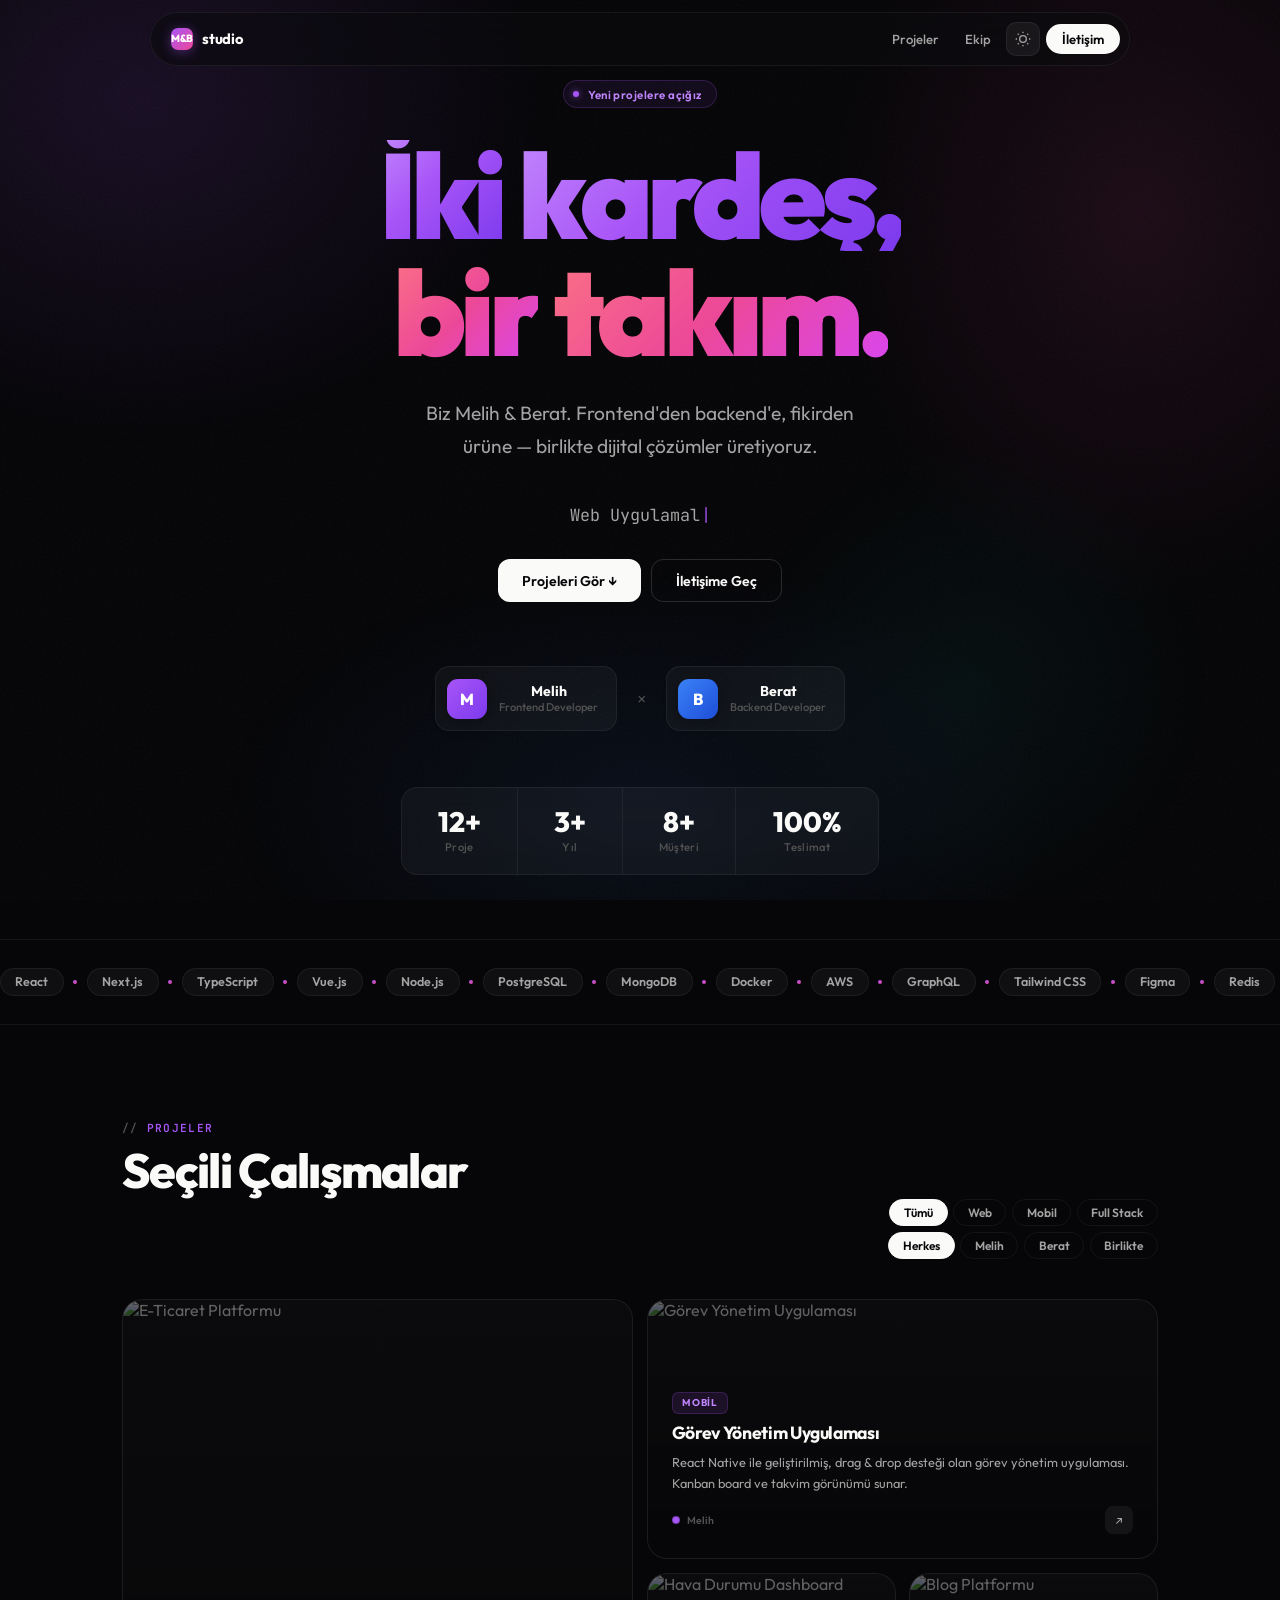
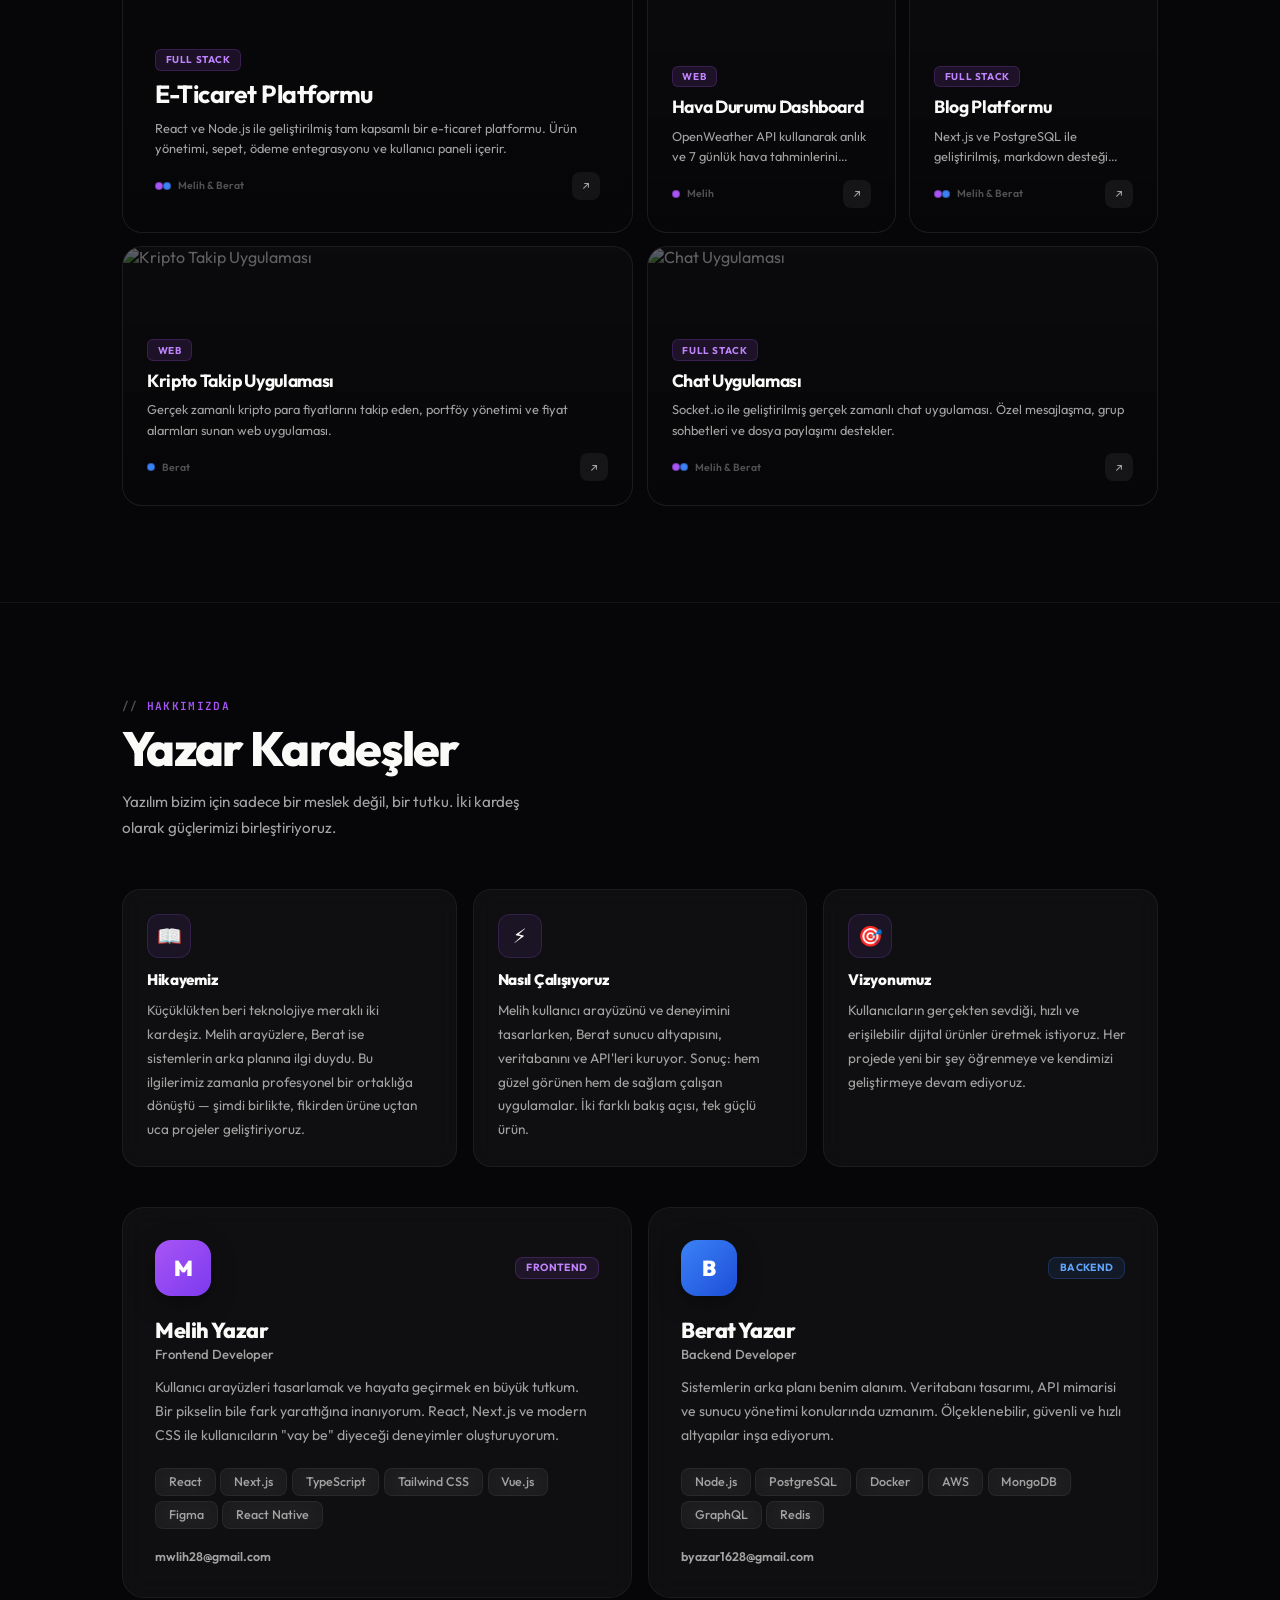
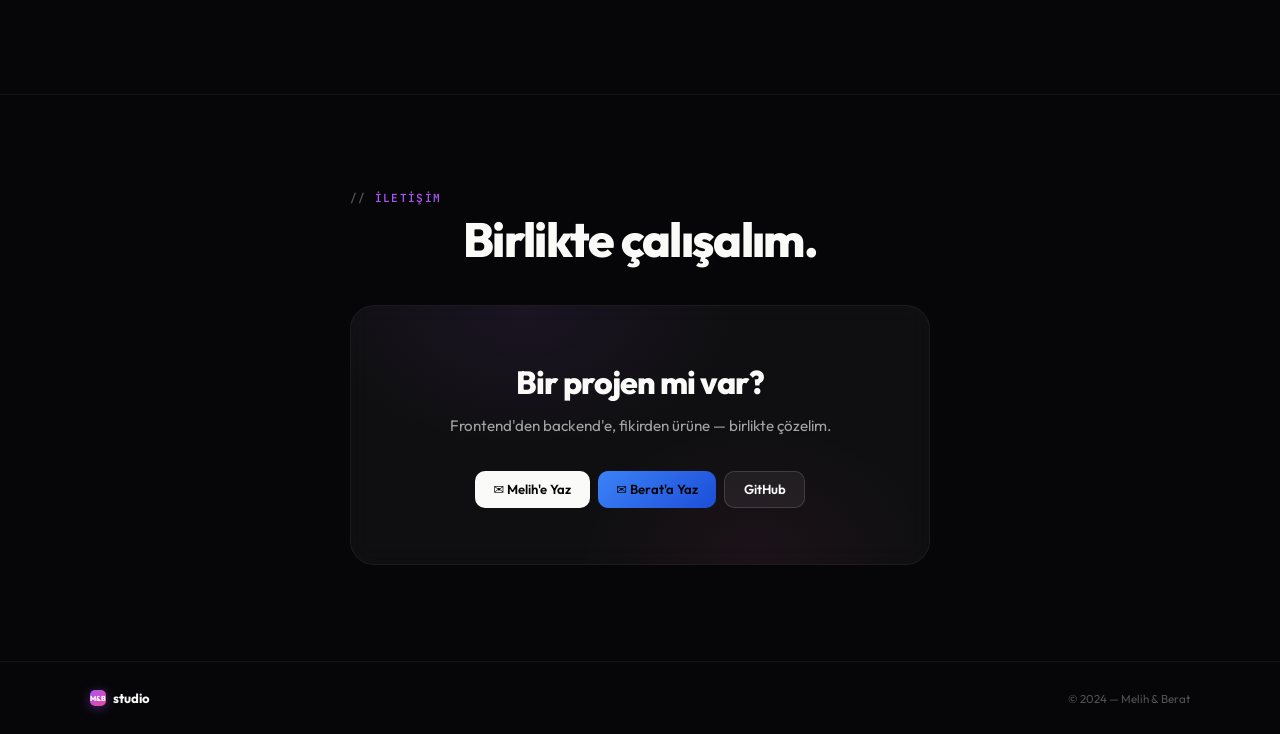
==== commit cf9084f6: "Add preloader, page transitions, cursor glow, tech marquee, and card spotlight effects - Animated pr" ====
--- a/index.html
+++ b/index.html
@@ -9,6 +9,20 @@
   <link rel="icon" href="data:image/svg+xml,<svg xmlns='http://www.w3.org/2000/svg' viewBox='0 0 32 32'><rect width='32' height='32' rx='8' fill='%23a855f7'/><text x='50%25' y='55%25' text-anchor='middle' dy='.35em' font-size='12' fill='white' font-weight='bold'>M%26B</text></svg>" />
 </head>
 <body>
+
+  <!-- Preloader -->
+  <div class="preloader" id="preloader">
+    <div class="preloader-inner">
+      <div class="preloader-logo">M&B</div>
+      <div class="preloader-bar"><div class="preloader-fill"></div></div>
+    </div>
+  </div>
+
+  <!-- Page Transition -->
+  <div class="page-transition" id="pageTransition"></div>
+
+  <!-- Cursor Glow -->
+  <div class="cursor-glow" id="cursorGlow"></div>
 
   <!-- Scroll progress -->
   <div class="scroll-progress" id="scrollProgress"></div>
@@ -95,6 +109,11 @@
 
     </section>
 
+    <!-- TECH MARQUEE -->
+    <div class="marquee" id="marquee">
+      <div class="marquee-track" id="marqueeTrack"></div>
+    </div>
+
     <!-- PROJECTS -->
     <section id="projects">
       <div class="container">
@@ -239,6 +258,39 @@
   <script src="projects.js"></script>
   <script>
   (() => {
+    // ─── PRELOADER ───
+    window.addEventListener('load', () => {
+      setTimeout(() => document.getElementById('preloader').classList.add('done'), 600);
+    });
+
+    // ─── CURSOR GLOW ───
+    const glow = document.getElementById('cursorGlow');
+    let glowX = 0, glowY = 0, curX = 0, curY = 0;
+    document.addEventListener('mousemove', e => {
+      glowX = e.clientX; glowY = e.clientY;
+      glow.classList.add('active');
+    });
+    document.addEventListener('mouseleave', () => glow.classList.remove('active'));
+    (function animateGlow() {
+      curX += (glowX - curX) * .12;
+      curY += (glowY - curY) * .12;
+      glow.style.left = curX + 'px';
+      glow.style.top = curY + 'px';
+      requestAnimationFrame(animateGlow);
+    })();
+
+    // ─── PAGE TRANSITIONS ───
+    const ptEl = document.getElementById('pageTransition');
+    document.addEventListener('click', e => {
+      const link = e.target.closest('a[href]');
+      if (!link) return;
+      const href = link.getAttribute('href');
+      if (!href || href.startsWith('#') || href.startsWith('mailto:') || link.target === '_blank') return;
+      e.preventDefault();
+      ptEl.classList.add('enter');
+      setTimeout(() => { window.location.href = href; }, 450);
+    });
+
     // ─── SCROLL PROGRESS BAR ───
     const progressBar = document.getElementById('scrollProgress');
     function updateProgress() {
@@ -259,8 +311,21 @@
     }
     btt.addEventListener('click', () => window.scrollTo({ top: 0, behavior: 'smooth' }));
 
+    // ─── ACTIVE NAV INDICATOR ───
+    const navLinks = document.querySelectorAll('.nav-right a[href^="#"]');
+    const sections = [...navLinks].map(a => document.querySelector(a.getAttribute('href'))).filter(Boolean);
+    function updateActiveNav() {
+      let current = '';
+      sections.forEach(sec => {
+        if (window.scrollY >= sec.offsetTop - 200) current = sec.id;
+      });
+      navLinks.forEach(a => {
+        a.classList.toggle('active', a.getAttribute('href') === '#' + current);
+      });
+    }
+
     // Combined scroll handler
-    window.addEventListener('scroll', () => { updateProgress(); updateBTT(); }, { passive: true });
+    window.addEventListener('scroll', () => { updateProgress(); updateBTT(); updateActiveNav(); }, { passive: true });
 
     // ─── HERO WORD REVEAL ───
     const words = document.querySelectorAll('.word-inner');
@@ -285,6 +350,26 @@
       }
     }
     setTimeout(typeRole, 1200);
+
+    // ─── MARQUEE ───
+    const techs = ['React', 'Next.js', 'TypeScript', 'Vue.js', 'Node.js', 'PostgreSQL', 'MongoDB', 'Docker', 'AWS', 'GraphQL', 'Tailwind CSS', 'Figma', 'Redis', 'Firebase', 'Socket.io', 'React Native'];
+    const marqueeTrack = document.getElementById('marqueeTrack');
+    function buildMarqueeSet() {
+      const set = document.createElement('div');
+      set.className = 'marquee-set';
+      techs.forEach(t => {
+        const chip = document.createElement('span');
+        chip.className = 'marquee-chip';
+        chip.textContent = t;
+        set.appendChild(chip);
+        const dot = document.createElement('span');
+        dot.className = 'marquee-dot';
+        set.appendChild(dot);
+      });
+      return set;
+    }
+    marqueeTrack.appendChild(buildMarqueeSet());
+    marqueeTrack.appendChild(buildMarqueeSet());
 
     // ─── COUNTER ANIMATION ───
     const statsObs = new IntersectionObserver(es => {
@@ -372,6 +457,20 @@
     let catFilter = 'all';
     let authFilter = 'all';
 
+    // ─── CARD SPOTLIGHT ───
+    function initSpotlight() {
+      document.querySelectorAll('.card').forEach(card => {
+        const spotlight = card.querySelector('.card-spotlight');
+        if (!spotlight) return;
+        card.addEventListener('mousemove', e => {
+          const r = card.getBoundingClientRect();
+          const x = e.clientX - r.left;
+          const y = e.clientY - r.top;
+          spotlight.style.background = `radial-gradient(400px circle at ${x}px ${y}px, rgba(168,85,247,.07), transparent 50%)`;
+        });
+      });
+    }
+
     function render() {
       const g = document.getElementById('grid');
       g.innerHTML = '';
@@ -395,6 +494,7 @@
         ).join('');
 
         a.innerHTML = `
+          <div class="card-spotlight"></div>
           <div class="card-img"><img src="${p.image}" alt="${p.title}" loading="lazy"></div>
           <div class="card-content">
             <span class="card-cat">${p.category}</span>
@@ -411,6 +511,7 @@
         g.appendChild(a);
       });
       observe();
+      initSpotlight();
     }
 
     document.querySelectorAll('.pill:not(.apill)').forEach(b => {
--- a/style.css
+++ b/style.css
@@ -1,53 +1,44 @@
 @import url('https://fonts.googleapis.com/css2?family=Outfit:wght@300;400;500;600;700;800;900&family=JetBrains+Mono:wght@400;500;600&display=swap');
 
+@property --angle {
+  syntax: '<angle>';
+  initial-value: 0deg;
+  inherits: false;
+}
+@keyframes rotateAngle { to { --angle: 360deg; } }
+
 :root {
-  --bg:       #060608;
-  --card:     rgba(255,255,255,.03);
-  --card-h:   rgba(255,255,255,.055);
-  --glass:    rgba(255,255,255,.04);
-  --glass-b:  12px;
-  --bdr:      rgba(255,255,255,.06);
-  --bdr-h:    rgba(255,255,255,.14);
-  --white:    #fafaf9;
-  --dim:      #a3a3a3;
-  --dim2:     #525252;
-  --r:        20px;
-  --r-sm:     14px;
-  --ease:     cubic-bezier(.22,1,.36,1);
+  --bg:#060608;--card:rgba(255,255,255,.03);--card-h:rgba(255,255,255,.055);
+  --glass:rgba(255,255,255,.04);--glass-b:12px;
+  --bdr:rgba(255,255,255,.06);--bdr-h:rgba(255,255,255,.14);
+  --white:#fafaf9;--dim:#a3a3a3;--dim2:#525252;
+  --r:20px;--r-sm:14px;--ease:cubic-bezier(.22,1,.36,1);
 }
 
 /* ── LIGHT THEME ── */
-[data-theme="light"] {
-  --bg:       #f5f5f0;
-  --card:     rgba(0,0,0,.025);
-  --card-h:   rgba(0,0,0,.05);
-  --glass:    rgba(255,255,255,.7);
-  --glass-b:  16px;
-  --bdr:      rgba(0,0,0,.07);
-  --bdr-h:    rgba(0,0,0,.15);
-  --white:    #1a1a1a;
-  --dim:      #555;
-  --dim2:     #888;
-}
-[data-theme="light"] .mesh::before { opacity:.5; }
-[data-theme="light"] .noise { opacity:.015; }
-[data-theme="light"] .nav-bar { background:rgba(245,245,240,.75); }
-[data-theme="light"] .logo-icon { color:#fff; }
-[data-theme="light"] .contact-btn { background:#1a1a1a !important; color:#f5f5f0 !important; }
-[data-theme="light"] .contact-btn:hover { background:#333 !important; }
-[data-theme="light"] .btn-fill { background:#1a1a1a; color:#f5f5f0; }
-[data-theme="light"] .btn-fill:hover { box-shadow:0 10px 30px rgba(0,0,0,.15); }
-[data-theme="light"] .pill.on { background:#1a1a1a; color:#f5f5f0; border-color:#1a1a1a; }
-[data-theme="light"] .cb.cb-main { background:#1a1a1a; color:#f5f5f0; }
-[data-theme="light"] .scroll-progress { background:linear-gradient(90deg,#7c3aed,#ec4899); }
-[data-theme="light"] .card { background:rgba(255,255,255,.6); }
-[data-theme="light"] .card-img img { opacity:.8; filter:none; }
-[data-theme="light"] .card:hover .card-img img { opacity:.9; }
-[data-theme="light"] .card-img::after {
-  background:linear-gradient(to top,rgba(255,255,255,.97) 0%,rgba(255,255,255,.5) 45%,rgba(255,255,255,.2) 100%);
-}
-[data-theme="light"] .btt { background:rgba(255,255,255,.85); border-color:var(--bdr); }
-[data-theme="light"] .btt-arrow { color:#1a1a1a; }
+[data-theme="light"]{
+  --bg:#f5f5f0;--card:rgba(0,0,0,.025);--card-h:rgba(0,0,0,.05);
+  --glass:rgba(255,255,255,.7);--glass-b:16px;
+  --bdr:rgba(0,0,0,.07);--bdr-h:rgba(0,0,0,.15);
+  --white:#1a1a1a;--dim:#555;--dim2:#888;
+}
+[data-theme="light"] .mesh::before{opacity:.5}
+[data-theme="light"] .noise{opacity:.015}
+[data-theme="light"] .nav-bar{background:rgba(245,245,240,.75)}
+[data-theme="light"] .logo-icon{color:#fff}
+[data-theme="light"] .contact-btn{background:#1a1a1a !important;color:#f5f5f0 !important}
+[data-theme="light"] .btn-fill{background:#1a1a1a;color:#f5f5f0}
+[data-theme="light"] .pill.on{background:#1a1a1a;color:#f5f5f0;border-color:#1a1a1a}
+[data-theme="light"] .cb.cb-main{background:#1a1a1a;color:#f5f5f0}
+[data-theme="light"] .card{background:rgba(255,255,255,.6)}
+[data-theme="light"] .card-img img{opacity:.8;filter:none}
+[data-theme="light"] .card:hover .card-img img{opacity:.9}
+[data-theme="light"] .card-img::after{background:linear-gradient(to top,rgba(255,255,255,.97) 0%,rgba(255,255,255,.5) 45%,rgba(255,255,255,.2) 100%)}
+[data-theme="light"] .btt{background:rgba(255,255,255,.85);border-color:var(--bdr)}
+[data-theme="light"] .btt-arrow{color:#1a1a1a}
+[data-theme="light"] .preloader{background:var(--bg)}
+[data-theme="light"] .marquee-chip{background:rgba(0,0,0,.04);border-color:rgba(0,0,0,.08)}
+[data-theme="light"] .card-spotlight{display:none}
 
 *,*::before,*::after{margin:0;padding:0;box-sizing:border-box}
 html{scroll-behavior:smooth;font-size:16px}
@@ -58,57 +49,72 @@
   overflow-x:hidden;min-height:100vh;
   transition:background .4s,color .4s;
 }
-
 ::selection{background:rgba(168,85,247,.35);color:#fff}
-::-webkit-scrollbar{width:6px}
+::-webkit-scrollbar{width:5px}
 ::-webkit-scrollbar-track{background:var(--bg)}
 ::-webkit-scrollbar-thumb{background:#333;border-radius:3px}
 
-/* ── MESH BG ── */
-.mesh{
-  position:fixed;inset:0;z-index:0;pointer-events:none;
-  overflow:hidden;
-}
-.mesh::before{
-  content:'';position:absolute;
-  width:130vw;height:130vh;top:-15vh;left:-15vw;
-  background:
-    radial-gradient(ellipse 600px 500px at 20% 20%, rgba(168,85,247,.12) 0%, transparent 70%),
-    radial-gradient(ellipse 500px 600px at 80% 30%, rgba(236,72,153,.1) 0%, transparent 65%),
-    radial-gradient(ellipse 700px 400px at 50% 80%, rgba(59,130,246,.08) 0%, transparent 60%),
-    radial-gradient(ellipse 400px 400px at 70% 70%, rgba(20,184,166,.06) 0%, transparent 60%);
-  animation:meshMove 30s ease-in-out infinite alternate;
-}
-@keyframes meshMove{
-  0%{transform:translate(0,0) scale(1)}
-  50%{transform:translate(-3%,2%) scale(1.04)}
-  100%{transform:translate(2%,-2%) scale(1)}
-}
-
-.noise{
-  position:fixed;inset:0;z-index:1;pointer-events:none;
-  opacity:.025;
-  background-image:url("data:image/svg+xml,%3Csvg viewBox='0 0 512 512' xmlns='http://www.w3.org/2000/svg'%3E%3Cfilter id='n'%3E%3CfeTurbulence type='fractalNoise' baseFrequency='.75' numOctaves='4' stitchTiles='stitch'/%3E%3C/filter%3E%3Crect width='100%25' height='100%25' filter='url(%23n)'/%3E%3C/svg%3E");
-}
-
-header,main,footer{position:relative;z-index:2}
+/* ── PRELOADER ── */
+.preloader{
+  position:fixed;inset:0;z-index:9000;
+  background:var(--bg);
+  display:flex;align-items:center;justify-content:center;
+  transition:opacity .5s var(--ease),visibility .5s;
+}
+.preloader.done{opacity:0;visibility:hidden;pointer-events:none}
+.preloader-inner{text-align:center}
+.preloader-logo{
+  font-family:'Outfit',sans-serif;font-size:2rem;font-weight:900;
+  background:linear-gradient(135deg,#a855f7,#ec4899);
+  -webkit-background-clip:text;-webkit-text-fill-color:transparent;background-clip:text;
+  animation:preloaderPulse 1s ease-in-out infinite alternate;
+}
+.preloader-bar{
+  width:120px;height:3px;border-radius:3px;
+  background:rgba(255,255,255,.08);margin:1rem auto 0;overflow:hidden;
+}
+.preloader-fill{
+  width:0;height:100%;border-radius:3px;
+  background:linear-gradient(90deg,#a855f7,#ec4899);
+  animation:preloaderFill .8s var(--ease) forwards;
+}
+@keyframes preloaderPulse{from{opacity:.4}to{opacity:1}}
+@keyframes preloaderFill{to{width:100%}}
+
+/* ── PAGE TRANSITION ── */
+.page-transition{
+  position:fixed;inset:0;z-index:8000;
+  background:var(--bg);
+  transform:scaleY(0);transform-origin:bottom;
+  transition:transform .45s var(--ease);
+  pointer-events:none;
+}
+.page-transition.enter{transform:scaleY(1);transform-origin:top}
+.page-transition.exit{transform:scaleY(0);transform-origin:bottom}
 
 /* ── SCROLL PROGRESS ── */
 .scroll-progress{
   position:fixed;top:0;left:0;height:3px;width:0;
   background:linear-gradient(90deg,#a855f7,#ec4899,#3b82f6);
-  z-index:200;transition:none;
-  box-shadow:0 0 12px rgba(168,85,247,.5);
-}
+  z-index:200;box-shadow:0 0 12px rgba(168,85,247,.5);
+}
+
+/* ── CURSOR GLOW ── */
+.cursor-glow{
+  position:fixed;width:500px;height:500px;
+  border-radius:50%;pointer-events:none;z-index:1;
+  background:radial-gradient(circle,rgba(168,85,247,.06) 0%,transparent 70%);
+  transform:translate(-50%,-50%);
+  transition:opacity .3s;opacity:0;
+}
+.cursor-glow.active{opacity:1}
 
 /* ── THEME TOGGLE ── */
 .theme-toggle{
   width:34px;height:34px;border-radius:10px;
   background:rgba(255,255,255,.06);border:1px solid var(--bdr);
   display:flex;align-items:center;justify-content:center;
-  cursor:pointer;color:var(--dim);
-  transition:all .2s var(--ease);
-  padding:0;
+  cursor:pointer;color:var(--dim);transition:all .2s var(--ease);padding:0;
 }
 .theme-toggle:hover{color:var(--white);background:rgba(255,255,255,.1);border-color:var(--bdr-h)}
 .icon-moon{display:none}
@@ -124,14 +130,32 @@
   display:flex;align-items:center;justify-content:center;
   cursor:pointer;z-index:90;
   opacity:0;transform:translateY(16px);
-  transition:opacity .3s var(--ease),transform .3s var(--ease),border-color .2s;
-  padding:0;
+  transition:opacity .3s var(--ease),transform .3s var(--ease),border-color .2s;padding:0;
 }
 .btt.show{opacity:1;transform:none}
 .btt:hover{border-color:var(--bdr-h)}
 .btt-ring{position:absolute;inset:0;width:100%;height:100%}
 .btt-arrow{position:relative;z-index:1;font-size:.85rem;color:var(--white);line-height:1}
 
+/* ── MESH BG ── */
+.mesh{position:fixed;inset:0;z-index:0;pointer-events:none;overflow:hidden}
+.mesh::before{
+  content:'';position:absolute;
+  width:130vw;height:130vh;top:-15vh;left:-15vw;
+  background:
+    radial-gradient(ellipse 600px 500px at 20% 20%,rgba(168,85,247,.12) 0%,transparent 70%),
+    radial-gradient(ellipse 500px 600px at 80% 30%,rgba(236,72,153,.1) 0%,transparent 65%),
+    radial-gradient(ellipse 700px 400px at 50% 80%,rgba(59,130,246,.08) 0%,transparent 60%),
+    radial-gradient(ellipse 400px 400px at 70% 70%,rgba(20,184,166,.06) 0%,transparent 60%);
+  animation:meshMove 30s ease-in-out infinite alternate;
+}
+@keyframes meshMove{0%{transform:translate(0,0) scale(1)}50%{transform:translate(-3%,2%) scale(1.04)}100%{transform:translate(2%,-2%) scale(1)}}
+.noise{
+  position:fixed;inset:0;z-index:1;pointer-events:none;opacity:.025;
+  background-image:url("data:image/svg+xml,%3Csvg viewBox='0 0 512 512' xmlns='http://www.w3.org/2000/svg'%3E%3Cfilter id='n'%3E%3CfeTurbulence type='fractalNoise' baseFrequency='.75' numOctaves='4' stitchTiles='stitch'/%3E%3C/filter%3E%3Crect width='100%25' height='100%25' filter='url(%23n)'/%3E%3C/svg%3E");
+}
+header,main,footer{position:relative;z-index:2}
+
 /* ── HEADER ── */
 header{
   position:fixed;top:12px;left:50%;transform:translateX(-50%);
@@ -140,16 +164,12 @@
 .nav-bar{
   display:flex;align-items:center;justify-content:space-between;
   padding:.55rem .55rem .55rem 1.25rem;
-  background:rgba(12,12,14,.65);
-  backdrop-filter:blur(20px) saturate(1.3);
-  border:1px solid var(--bdr);
-  border-radius:100px;
+  background:rgba(12,12,14,.65);backdrop-filter:blur(20px) saturate(1.3);
+  border:1px solid var(--bdr);border-radius:100px;
 }
 .logo{
-  font-weight:700;font-size:.92rem;
-  text-decoration:none;color:var(--white);
-  display:flex;align-items:center;gap:.55rem;
-  letter-spacing:-.01em;
+  font-weight:700;font-size:.92rem;text-decoration:none;color:var(--white);
+  display:flex;align-items:center;gap:.55rem;letter-spacing:-.01em;
 }
 .logo-icon{
   width:22px;height:22px;border-radius:7px;
@@ -159,99 +179,74 @@
   box-shadow:0 2px 12px rgba(168,85,247,.4);
 }
 .nav-right{display:flex;align-items:center;gap:.15rem}
+.nav-right a,.nav-right button{font-family:inherit}
 .nav-right a{
-  color:var(--dim);text-decoration:none;
-  font-size:.82rem;font-weight:500;
+  color:var(--dim);text-decoration:none;font-size:.82rem;font-weight:500;
   padding:.4rem .75rem;border-radius:100px;
-  transition:color .15s,background .15s;
+  transition:color .15s,background .15s;position:relative;
 }
 .nav-right a:hover{color:var(--white);background:rgba(255,255,255,.06)}
+.nav-right a.active{color:var(--white)}
+.nav-right a.active::after{
+  content:'';position:absolute;bottom:2px;left:50%;transform:translateX(-50%);
+  width:4px;height:4px;border-radius:50%;background:#a855f7;
+}
 .nav-right .contact-btn{
   background:var(--white);color:var(--bg);
-  padding:.42rem 1rem;font-weight:600;
-  margin-left:.25rem;
+  padding:.42rem 1rem;font-weight:600;margin-left:.25rem;
 }
 .nav-right .contact-btn:hover{background:#e5e5e4}
+.nav-right .contact-btn.active::after{display:none}
 
 /* ── HERO ── */
 .hero{
-  min-height:100vh;display:flex;
-  flex-direction:column;justify-content:center;align-items:center;
+  min-height:100vh;display:flex;flex-direction:column;
+  justify-content:center;align-items:center;
   padding:5rem 2rem 4rem;text-align:center;
 }
 .hero-tag{
   display:inline-flex;align-items:center;gap:.6rem;
-  padding:.35rem .9rem .35rem .55rem;
-  border-radius:100px;
-  background:rgba(168,85,247,.08);
-  border:1px solid rgba(168,85,247,.2);
+  padding:.35rem .9rem .35rem .55rem;border-radius:100px;
+  background:rgba(168,85,247,.08);border:1px solid rgba(168,85,247,.2);
   font-size:.72rem;font-weight:600;letter-spacing:.04em;
   color:#c084fc;margin-bottom:2rem;
   animation:fadeIn .6s var(--ease) .1s both;
 }
 .pulse{
-  width:6px;height:6px;border-radius:50%;
-  background:#a855f7;
+  width:6px;height:6px;border-radius:50%;background:#a855f7;
   box-shadow:0 0 6px rgba(168,85,247,.7);
   animation:pulseDot 2.5s ease-in-out infinite;
 }
 @keyframes pulseDot{0%,100%{opacity:1;transform:scale(1)}50%{opacity:.3;transform:scale(.7)}}
 
 .hero-h1{
-  font-size:clamp(3.5rem,10vw,7.5rem);
-  font-weight:900;line-height:.92;
-  letter-spacing:-.05em;
-  margin-bottom:1.5rem;
-}
-
-.word-wrap{
-  display:inline-block;overflow:hidden;
-  vertical-align:bottom;padding-bottom:.05em;
-}
-.word-inner{
-  display:inline-block;
-  transform:translateY(110%);
-  transition:transform .7s var(--ease);
-}
+  font-size:clamp(3.5rem,10vw,7.5rem);font-weight:900;
+  line-height:.92;letter-spacing:-.05em;margin-bottom:1.5rem;
+}
+.word-wrap{display:inline-block;overflow:hidden;vertical-align:bottom;padding-bottom:.05em}
+.word-inner{display:inline-block;transform:translateY(110%);transition:transform .7s var(--ease)}
 .word-inner.show{transform:none}
+.gr-violet{background:linear-gradient(135deg,#c084fc 0%,#a855f7 40%,#7c3aed 100%);-webkit-background-clip:text;-webkit-text-fill-color:transparent;background-clip:text}
+.gr-rose{background:linear-gradient(135deg,#fb7185 0%,#ec4899 50%,#d946ef 100%);-webkit-background-clip:text;-webkit-text-fill-color:transparent;background-clip:text}
 
 .hero-roles{
   display:flex;align-items:center;justify-content:center;gap:0;
-  margin-bottom:2rem;
-  font-family:'JetBrains Mono',monospace;
-  font-size:clamp(.85rem,1.8vw,1.05rem);
-  color:var(--dim);
-  min-height:1.5em;
-  animation:fadeIn .6s var(--ease) .8s both;
-}
-.role-cursor{
-  color:#a855f7;font-weight:300;
-  animation:blink-cursor .65s step-end infinite;
-  margin-left:1px;
-}
+  margin-bottom:2rem;font-family:'JetBrains Mono',monospace;
+  font-size:clamp(.85rem,1.8vw,1.05rem);color:var(--dim);
+  min-height:1.5em;animation:fadeIn .6s var(--ease) .8s both;
+}
+.role-cursor{color:#a855f7;font-weight:300;animation:blink-cursor .65s step-end infinite;margin-left:1px}
 @keyframes blink-cursor{0%,100%{opacity:1}50%{opacity:0}}
-.gr-violet{
-  background:linear-gradient(135deg,#c084fc 0%,#a855f7 40%,#7c3aed 100%);
-  -webkit-background-clip:text;-webkit-text-fill-color:transparent;background-clip:text;
-}
-.gr-rose{
-  background:linear-gradient(135deg,#fb7185 0%,#ec4899 50%,#d946ef 100%);
-  -webkit-background-clip:text;-webkit-text-fill-color:transparent;background-clip:text;
-}
 
 .hero-desc{
   font-size:clamp(1rem,2.2vw,1.2rem);color:var(--dim);
-  line-height:1.7;max-width:480px;
-  margin:0 auto 2.5rem;
+  line-height:1.7;max-width:480px;margin:0 auto 2.5rem;
   animation:fadeIn .6s var(--ease) .35s both;
 }
-
 .hero-cta{
   display:flex;gap:.65rem;flex-wrap:wrap;justify-content:center;
-  margin-bottom:4rem;
-  animation:fadeIn .6s var(--ease) .45s both;
-}
-
+  margin-bottom:4rem;animation:fadeIn .6s var(--ease) .45s both;
+}
 @keyframes fadeIn{from{opacity:0;transform:translateY(16px)}to{opacity:1;transform:none}}
 
 .btn{
@@ -266,49 +261,80 @@
 .btn-ring{background:transparent;color:var(--white);border:1px solid var(--bdr-h)}
 .btn-ring:hover{background:rgba(255,255,255,.05);transform:translateY(-2px)}
 
-/* stats */
+.hero-duo{
+  display:flex;align-items:center;gap:1.25rem;justify-content:center;
+  margin-bottom:3.5rem;animation:fadeIn .6s var(--ease) .5s both;
+}
+.duo-card{
+  display:flex;align-items:center;gap:.75rem;
+  padding:.7rem 1.1rem .7rem .7rem;
+  background:var(--glass);backdrop-filter:blur(var(--glass-b));
+  border:1px solid var(--bdr);border-radius:14px;transition:border-color .2s;
+}
+.duo-card:hover{border-color:var(--bdr-h)}
+.duo-avatar{
+  width:40px;height:40px;border-radius:11px;
+  display:flex;align-items:center;justify-content:center;
+  font-weight:800;font-size:1rem;color:#fff;flex-shrink:0;
+  box-shadow:0 4px 16px rgba(0,0,0,.3);
+}
+.duo-name{font-size:.88rem;font-weight:700;line-height:1.2}
+.duo-role{font-size:.7rem;color:var(--dim2);font-weight:500}
+.duo-sep{font-size:1.1rem;color:var(--dim2);font-weight:300}
+
 .hero-stats{
-  display:flex;gap:0;border:1px solid var(--bdr);
-  border-radius:16px;overflow:hidden;
-  background:var(--glass);backdrop-filter:blur(var(--glass-b));
+  display:flex;gap:0;border:1px solid var(--bdr);border-radius:16px;
+  overflow:hidden;background:var(--glass);backdrop-filter:blur(var(--glass-b));
   animation:fadeIn .6s var(--ease) .55s both;
 }
-.st{
-  padding:1.25rem 2.25rem;text-align:center;
-  border-right:1px solid var(--bdr);
-}
+.st{padding:1.25rem 2.25rem;text-align:center;border-right:1px solid var(--bdr)}
 .st:last-child{border-right:none}
 .st-n{font-size:1.75rem;font-weight:800;line-height:1;margin-bottom:.25rem}
 .st-n sup{font-size:.85rem;font-weight:700;color:#a855f7}
 .st-l{font-size:.7rem;color:var(--dim2);font-weight:500;letter-spacing:.03em}
 
+/* ── MARQUEE ── */
+.marquee{
+  padding:1.75rem 0;border-top:1px solid var(--bdr);border-bottom:1px solid var(--bdr);
+  overflow:hidden;position:relative;z-index:2;
+}
+.marquee-track{display:flex;gap:0;white-space:nowrap}
+.marquee-set{
+  display:flex;align-items:center;gap:.6rem;flex-shrink:0;
+  padding-right:.6rem;
+  animation:marqueeScroll 25s linear infinite;
+}
+@keyframes marqueeScroll{from{transform:translateX(0)}to{transform:translateX(-100%)}}
+.marquee-chip{
+  display:inline-flex;align-items:center;gap:.4rem;
+  padding:.35rem .9rem;border-radius:100px;
+  background:rgba(255,255,255,.04);border:1px solid var(--bdr);
+  font-size:.78rem;font-weight:600;color:var(--dim);white-space:nowrap;
+  transition:color .15s,border-color .15s;
+}
+.marquee-chip:hover{color:var(--white);border-color:var(--bdr-h)}
+.marquee-dot{
+  width:4px;height:4px;border-radius:50%;
+  background:linear-gradient(135deg,#a855f7,#ec4899);flex-shrink:0;
+}
+
 /* ── PROJECTS ── */
 #projects{padding:6rem 0}
 .container{max-width:1100px;margin:0 auto;padding:0 2rem}
-
 .sec-head{margin-bottom:3rem}
 .sec-tag{
   font-family:'JetBrains Mono',monospace;
   font-size:.7rem;font-weight:600;letter-spacing:.12em;text-transform:uppercase;
-  color:#a855f7;margin-bottom:.6rem;
-  display:flex;align-items:center;gap:.5rem;
+  color:#a855f7;margin-bottom:.6rem;display:flex;align-items:center;gap:.5rem;
 }
 .sec-tag::before{content:'//';color:var(--dim2)}
-
-.sec-h2{
-  font-size:clamp(2rem,4vw,3rem);font-weight:800;
-  letter-spacing:-.035em;line-height:1.05;margin-bottom:1rem;
-}
+.sec-h2{font-size:clamp(2rem,4vw,3rem);font-weight:800;letter-spacing:-.035em;line-height:1.05;margin-bottom:1rem}
 .sec-desc{font-size:.95rem;color:var(--dim);line-height:1.7;max-width:420px}
-
-.sec-top{
-  display:flex;align-items:flex-end;justify-content:space-between;
-  gap:2rem;flex-wrap:wrap;margin-bottom:2.5rem;
-}
+.sec-top{display:flex;align-items:flex-end;justify-content:space-between;gap:2rem;flex-wrap:wrap;margin-bottom:2.5rem}
+.filter-row{display:flex;flex-direction:column;gap:.4rem;align-items:flex-end}
 .pills{display:flex;gap:.35rem;flex-wrap:wrap}
 .pill{
-  font-family:inherit;
-  padding:.3rem .85rem;border-radius:100px;
+  font-family:inherit;padding:.3rem .85rem;border-radius:100px;
   border:1px solid var(--bdr);background:transparent;
   color:var(--dim);font-size:.75rem;font-weight:600;
   cursor:pointer;transition:all .15s var(--ease);
@@ -317,27 +343,18 @@
 .pill.on{background:var(--white);border-color:var(--white);color:var(--bg)}
 
 /* ── BENTO GRID ── */
-.bento{
-  display:grid;
-  grid-template-columns:repeat(4,1fr);
-  grid-auto-rows:minmax(0,1fr);
-  gap:.85rem;
-}
+.bento{display:grid;grid-template-columns:repeat(4,1fr);grid-auto-rows:minmax(0,1fr);gap:.85rem}
 .bento .card:nth-child(1){grid-column:span 2;grid-row:span 2}
 .bento .card:nth-child(2){grid-column:span 2;grid-row:span 1}
-.bento .card:nth-child(3){grid-column:span 1;grid-row:span 1}
-.bento .card:nth-child(4){grid-column:span 1;grid-row:span 1}
-.bento .card:nth-child(5){grid-column:span 2;grid-row:span 1}
-.bento .card:nth-child(6){grid-column:span 2;grid-row:span 1}
+.bento .card:nth-child(3),.bento .card:nth-child(4){grid-column:span 1;grid-row:span 1}
+.bento .card:nth-child(5),.bento .card:nth-child(6){grid-column:span 2;grid-row:span 1}
 
 .card{
-  position:relative;border-radius:var(--r);
-  overflow:hidden;text-decoration:none;color:inherit;
-  border:1px solid var(--bdr);
+  position:relative;border-radius:var(--r);overflow:hidden;
+  text-decoration:none;color:inherit;border:1px solid var(--bdr);
   background:var(--card);
   transition:border-color .3s var(--ease),box-shadow .3s var(--ease),transform .3s var(--ease);
-  display:flex;flex-direction:column;
-  min-height:260px;
+  display:flex;flex-direction:column;min-height:260px;
 }
 .card:hover{
   border-color:var(--bdr-h);
@@ -345,144 +362,143 @@
   transform:translateY(-4px);
 }
 
-/* card image */
-.card-img{
-  position:absolute;inset:0;z-index:0;
-}
+/* card spotlight effect */
+.card-spotlight{
+  position:absolute;inset:0;z-index:0;pointer-events:none;opacity:0;
+  transition:opacity .3s;border-radius:var(--r);
+}
+.card:hover .card-spotlight{opacity:1}
+
+/* animated gradient border */
+.card::before{
+  content:'';position:absolute;inset:-1px;z-index:0;
+  border-radius:calc(var(--r) + 1px);padding:1px;
+  background:conic-gradient(from var(--angle),transparent 40%,#a855f7,#ec4899,#3b82f6,transparent 60%);
+  -webkit-mask:linear-gradient(#fff 0 0) content-box,linear-gradient(#fff 0 0);
+  -webkit-mask-composite:xor;mask-composite:exclude;
+  opacity:0;transition:opacity .4s;pointer-events:none;
+  animation:rotateAngle 3s linear infinite;
+}
+.card:hover::before{opacity:1}
+
+.card-img{position:absolute;inset:0;z-index:0}
 .card-img img{
   width:100%;height:100%;object-fit:cover;
-  transition:transform .7s var(--ease),opacity .4s;
-  opacity:.55;
+  transition:transform .7s var(--ease),opacity .4s;opacity:.55;
 }
 .card:hover .card-img img{transform:scale(1.06);opacity:.7}
-
 .card-img::after{
   content:'';position:absolute;inset:0;
   background:linear-gradient(to top,rgba(6,6,8,.97) 0%,rgba(6,6,8,.65) 45%,rgba(6,6,8,.3) 100%);
 }
 
-/* card content */
 .card-content{
-  position:relative;z-index:1;
-  margin-top:auto;padding:1.5rem;
+  position:relative;z-index:1;margin-top:auto;padding:1.5rem;
   display:flex;flex-direction:column;gap:.55rem;
 }
 .bento .card:nth-child(1) .card-content{padding:2rem}
-
 .card-cat{
-  display:inline-flex;align-self:flex-start;
-  padding:.2rem .6rem;border-radius:6px;
+  display:inline-flex;align-self:flex-start;padding:.2rem .6rem;border-radius:6px;
   background:rgba(168,85,247,.12);border:1px solid rgba(168,85,247,.2);
-  font-size:.62rem;font-weight:700;letter-spacing:.06em;text-transform:uppercase;
-  color:#c084fc;
-}
-
-.card-h{
-  font-size:1.1rem;font-weight:700;letter-spacing:-.02em;line-height:1.2;
-  transition:color .2s;
-}
+  font-size:.62rem;font-weight:700;letter-spacing:.06em;text-transform:uppercase;color:#c084fc;
+}
+.card-h{font-size:1.1rem;font-weight:700;letter-spacing:-.02em;line-height:1.2;transition:color .2s}
 .bento .card:nth-child(1) .card-h{font-size:1.55rem}
 .card:hover .card-h{color:#c084fc}
-
 .card-p{
   font-size:.8rem;color:var(--dim);line-height:1.6;
   display:-webkit-box;-webkit-line-clamp:2;-webkit-box-orient:vertical;overflow:hidden;
 }
 .bento .card:nth-child(1) .card-p{-webkit-line-clamp:3}
-
-.card-bottom{
-  display:flex;align-items:center;justify-content:space-between;
-  gap:.5rem;margin-top:.25rem;
-}
+.card-bottom{display:flex;align-items:center;justify-content:space-between;gap:.5rem;margin-top:.25rem}
+.card-author{display:flex;align-items:center;gap:.45rem}
+.author-dots{display:flex;gap:-.15rem;align-items:center}
+.author-label{font-size:.65rem;font-weight:600;color:var(--dim2)}
 .tags{display:flex;gap:.3rem;flex-wrap:wrap}
 .tag{
-  padding:.14rem .48rem;border-radius:5px;
-  background:rgba(255,255,255,.06);
-  font-family:'JetBrains Mono',monospace;
-  font-size:.6rem;font-weight:500;color:var(--dim2);
+  padding:.14rem .48rem;border-radius:5px;background:rgba(255,255,255,.06);
+  font-family:'JetBrains Mono',monospace;font-size:.6rem;font-weight:500;color:var(--dim2);
 }
 .arrow-btn{
-  width:28px;height:28px;border-radius:8px;
-  background:rgba(255,255,255,.06);
-  display:flex;align-items:center;justify-content:center;
-  font-size:.75rem;color:var(--dim);flex-shrink:0;
-  transition:all .2s var(--ease);
+  width:28px;height:28px;border-radius:8px;background:rgba(255,255,255,.06);
+  display:flex;align-items:center;justify-content:center;
+  font-size:.75rem;color:var(--dim);flex-shrink:0;transition:all .2s var(--ease);
 }
 .card:hover .arrow-btn{background:#a855f7;color:#fff}
 
-/* ── ABOUT ── */
-#about{padding:6rem 0;border-top:1px solid var(--bdr)}
-
-.about-layout{
-  display:grid;grid-template-columns:1fr 1fr;
-  gap:4.5rem;align-items:start;
-}
-
-.a-intro{font-size:.97rem;color:var(--dim);line-height:1.85;margin-bottom:1rem}
-.a-intro strong{color:var(--white);font-weight:600}
-
-.timeline{display:flex;flex-direction:column;gap:.6rem;margin-top:2rem}
-.tl-row{
-  display:flex;gap:.85rem;align-items:center;
-  padding:.85rem 1rem;
+/* ── TEAM ── */
+#team{padding:6rem 0;border-top:1px solid var(--bdr)}
+.about-story{display:grid;grid-template-columns:repeat(3,1fr);gap:1rem;margin-bottom:2.5rem}
+.story-block{
+  padding:1.5rem;border-radius:18px;
   background:var(--glass);backdrop-filter:blur(var(--glass-b));
-  border:1px solid var(--bdr);border-radius:14px;
-  transition:border-color .2s;
-}
-.tl-row:hover{border-color:var(--bdr-h)}
-.tl-dot{
-  width:36px;height:36px;border-radius:10px;flex-shrink:0;
-  background:linear-gradient(135deg,rgba(168,85,247,.15),rgba(236,72,153,.12));
-  border:1px solid rgba(168,85,247,.2);
-  display:flex;align-items:center;justify-content:center;font-size:.95rem;
-}
-.tl-title{font-size:.87rem;font-weight:700}
-.tl-sub{font-size:.73rem;color:var(--dim2);margin-top:.1rem}
-
-.sk-section{margin-bottom:1.5rem}
-.sk-h{
-  font-family:'JetBrains Mono',monospace;
-  font-size:.62rem;font-weight:600;letter-spacing:.12em;text-transform:uppercase;
-  color:var(--dim2);margin-bottom:.7rem;
-}
-.sk-items{display:flex;gap:.35rem;flex-wrap:wrap}
+  border:1px solid var(--bdr);transition:border-color .25s,transform .25s var(--ease),box-shadow .25s;
+}
+.story-block:hover{border-color:var(--bdr-h);transform:translateY(-3px);box-shadow:0 12px 40px rgba(0,0,0,.3)}
+.story-icon{
+  font-size:1.25rem;margin-bottom:.75rem;
+  width:44px;height:44px;border-radius:12px;
+  background:rgba(168,85,247,.08);border:1px solid rgba(168,85,247,.18);
+  display:flex;align-items:center;justify-content:center;
+}
+.story-h{font-size:.95rem;font-weight:800;letter-spacing:-.02em;margin-bottom:.65rem}
+.story-block p{font-size:.85rem;color:var(--dim);line-height:1.75}
+
+.team-grid{display:grid;grid-template-columns:1fr 1fr;gap:1rem;margin-top:2.5rem}
+.team-card{
+  background:var(--glass);backdrop-filter:blur(var(--glass-b));
+  border:1px solid var(--bdr);border-radius:22px;padding:2rem;
+  transition:border-color .25s var(--ease),box-shadow .25s var(--ease),transform .25s var(--ease);
+  transform-style:preserve-3d;
+}
+.team-card:hover{
+  border-color:var(--bdr-h);box-shadow:0 20px 60px rgba(0,0,0,.4);
+}
+.tc-top{display:flex;align-items:center;justify-content:space-between;margin-bottom:1.25rem}
+.tc-avatar{
+  width:56px;height:56px;border-radius:16px;
+  display:flex;align-items:center;justify-content:center;
+  font-weight:900;font-size:1.35rem;color:#fff;
+  box-shadow:0 8px 24px rgba(0,0,0,.35);
+  transition:transform .3s var(--ease);
+}
+.team-card:hover .tc-avatar{transform:scale(1.08) rotate(-3deg)}
+.tc-badge{padding:.22rem .65rem;border-radius:8px;font-size:.65rem;font-weight:700;letter-spacing:.04em;text-transform:uppercase;border:1px solid}
+.tc-name{font-size:1.35rem;font-weight:800;letter-spacing:-.02em;margin-bottom:.15rem}
+.tc-role{font-size:.82rem;color:var(--dim);font-weight:500;margin-bottom:.85rem}
+.tc-bio{font-size:.88rem;color:var(--dim);line-height:1.7;margin-bottom:1.25rem}
+.tc-skills{display:flex;gap:.3rem;flex-wrap:wrap;margin-bottom:1rem}
 .sk-chip{
   padding:.35rem .8rem;border-radius:8px;
   background:var(--glass);backdrop-filter:blur(var(--glass-b));
-  border:1px solid var(--bdr);
-  font-size:.78rem;font-weight:500;color:var(--dim);
+  border:1px solid var(--bdr);font-size:.78rem;font-weight:500;color:var(--dim);
   transition:all .15s var(--ease);
 }
-.sk-chip:hover{
-  border-color:rgba(168,85,247,.3);color:var(--white);
-  background:rgba(168,85,247,.07);
-  transform:translateY(-1px);
-}
+.sk-chip:hover{border-color:rgba(168,85,247,.3);color:var(--white);background:rgba(168,85,247,.07);transform:translateY(-1px)}
+.tc-mail{
+  display:inline-flex;align-items:center;gap:.35rem;
+  font-size:.78rem;font-weight:600;color:var(--dim);
+  text-decoration:none;transition:color .15s;
+}
+.tc-mail:hover{color:var(--white)}
 
 /* ── CONTACT ── */
 #contact{padding:6rem 0;border-top:1px solid var(--bdr)}
 .contact-center{max-width:580px;margin:0 auto;text-align:center}
-
 .cta-card{
-  margin-top:2.5rem;padding:3.5rem 2.5rem;
-  border-radius:24px;
+  margin-top:2.5rem;padding:3.5rem 2.5rem;border-radius:24px;
   background:var(--glass);backdrop-filter:blur(var(--glass-b));
-  border:1px solid var(--bdr);
-  position:relative;overflow:hidden;
+  border:1px solid var(--bdr);position:relative;overflow:hidden;
 }
 .cta-card::before{
   content:'';position:absolute;inset:0;z-index:0;
   background:
-    radial-gradient(ellipse 300px 200px at 30% 0%, rgba(168,85,247,.08) 0%, transparent 70%),
-    radial-gradient(ellipse 250px 200px at 70% 100%, rgba(236,72,153,.06) 0%, transparent 70%);
+    radial-gradient(ellipse 300px 200px at 30% 0%,rgba(168,85,247,.08) 0%,transparent 70%),
+    radial-gradient(ellipse 250px 200px at 70% 100%,rgba(236,72,153,.06) 0%,transparent 70%);
 }
 .cta-card>*{position:relative;z-index:1}
-
-.cta-card h3{
-  font-size:2rem;font-weight:800;letter-spacing:-.03em;margin-bottom:.7rem;
-}
+.cta-card h3{font-size:2rem;font-weight:800;letter-spacing:-.03em;margin-bottom:.7rem}
 .cta-card p{color:var(--dim);line-height:1.7;margin-bottom:2rem;font-size:.95rem}
-
 .cta-btns{display:flex;gap:.5rem;justify-content:center;flex-wrap:wrap}
 .cb{
   display:inline-flex;align-items:center;gap:.4rem;
@@ -497,22 +513,13 @@
 
 /* ── FOOTER ── */
 footer{border-top:1px solid var(--bdr);padding:1.75rem 2rem}
-.foot-row{
-  max-width:1100px;margin:0 auto;
-  display:flex;align-items:center;justify-content:space-between;
-}
-.foot-logo{
-  font-size:.82rem;font-weight:700;color:var(--white);
-  text-decoration:none;display:flex;align-items:center;gap:.45rem;
-}
+.foot-row{max-width:1100px;margin:0 auto;display:flex;align-items:center;justify-content:space-between}
+.foot-logo{font-size:.82rem;font-weight:700;color:var(--white);text-decoration:none;display:flex;align-items:center;gap:.45rem}
 .foot-logo .logo-icon{width:16px;height:16px;border-radius:5px;font-size:.5rem}
 .foot-txt{font-size:.72rem;color:var(--dim2)}
 
 /* ── DETAIL ── */
-.detail{
-  max-width:840px;margin:0 auto;
-  padding:6rem 2rem 7rem;
-}
+.detail{max-width:840px;margin:0 auto;padding:6rem 2rem 7rem}
 .back{
   display:inline-flex;align-items:center;gap:.4rem;
   color:var(--dim);text-decoration:none;font-size:.82rem;font-weight:600;
@@ -521,59 +528,31 @@
   margin-bottom:3.5rem;transition:all .15s var(--ease);
 }
 .back:hover{color:var(--white);border-color:var(--bdr-h)}
-
 .d-cat{
   display:inline-block;padding:.22rem .7rem;border-radius:6px;
   background:rgba(168,85,247,.1);border:1px solid rgba(168,85,247,.2);
   font-size:.65rem;font-weight:700;letter-spacing:.07em;text-transform:uppercase;
   color:#c084fc;margin-bottom:1rem;
 }
-.d-h1{
-  font-size:clamp(2.25rem,5.5vw,3.75rem);font-weight:900;
-  letter-spacing:-.04em;line-height:1;margin-bottom:1.5rem;
-}
-.d-author-row{
-  display:flex;align-items:center;justify-content:space-between;
-  gap:1rem;flex-wrap:wrap;margin-bottom:2.5rem;
-}
-.d-author{
-  display:flex;align-items:center;gap:.5rem;
-}
+.d-h1{font-size:clamp(2.25rem,5.5vw,3.75rem);font-weight:900;letter-spacing:-.04em;line-height:1;margin-bottom:1.5rem}
+.d-author-row{display:flex;align-items:center;justify-content:space-between;gap:1rem;flex-wrap:wrap;margin-bottom:2.5rem}
+.d-author{display:flex;align-items:center;gap:.5rem}
 .d-author .author-dots{display:flex;gap:.1rem}
 .d-author-name{font-size:.85rem;font-weight:700;color:var(--dim)}
 .d-tags{display:flex;gap:.35rem;flex-wrap:wrap}
 .d-links{display:flex;gap:.55rem;flex-wrap:wrap;margin-bottom:3rem}
-.d-hero-img{
-  width:100%;display:block;border-radius:var(--r);
-  border:1px solid var(--bdr);margin-bottom:3.5rem;
-}
+.d-hero-img{width:100%;display:block;border-radius:var(--r);border:1px solid var(--bdr);margin-bottom:3.5rem}
 .d-text{font-size:1.02rem;color:var(--dim);line-height:1.9;margin-bottom:3rem}
-
-.d-feats{
-  background:var(--glass);backdrop-filter:blur(var(--glass-b));
-  border:1px solid var(--bdr);
-  border-radius:18px;padding:2rem;margin-bottom:3rem;
-}
+.d-feats{background:var(--glass);backdrop-filter:blur(var(--glass-b));border:1px solid var(--bdr);border-radius:18px;padding:2rem;margin-bottom:3rem}
 .d-feats h2{font-size:1.15rem;font-weight:800;letter-spacing:-.02em;margin-bottom:1.35rem}
 .d-feats ul{list-style:none;display:flex;flex-direction:column;gap:.75rem}
-.d-feats li{
-  display:flex;gap:.8rem;color:var(--dim);font-size:.9rem;line-height:1.6;
-}
-.d-feats li::before{
-  content:'';width:5px;height:5px;border-radius:50%;
-  background:linear-gradient(135deg,#a855f7,#ec4899);
-  margin-top:.6rem;flex-shrink:0;
-}
-
-.pnav{
-  display:grid;grid-template-columns:1fr 1fr;gap:.85rem;
-  margin-top:4rem;padding-top:3rem;border-top:1px solid var(--bdr);
-}
+.d-feats li{display:flex;gap:.8rem;color:var(--dim);font-size:.9rem;line-height:1.6}
+.d-feats li::before{content:'';width:5px;height:5px;border-radius:50%;background:linear-gradient(135deg,#a855f7,#ec4899);margin-top:.6rem;flex-shrink:0}
+.pnav{display:grid;grid-template-columns:1fr 1fr;gap:.85rem;margin-top:4rem;padding-top:3rem;border-top:1px solid var(--bdr)}
 .pnav-card{
   background:var(--glass);backdrop-filter:blur(var(--glass-b));
-  border:1px solid var(--bdr);border-radius:16px;
-  padding:1.35rem;text-decoration:none;color:inherit;
-  transition:all .22s var(--ease);
+  border:1px solid var(--bdr);border-radius:16px;padding:1.35rem;
+  text-decoration:none;color:inherit;transition:all .22s var(--ease);
 }
 .pnav-card:hover{border-color:var(--bdr-h);transform:translateY(-3px);box-shadow:0 14px 40px rgba(0,0,0,.35)}
 .pnav-dir{font-family:'JetBrains Mono',monospace;font-size:.62rem;font-weight:600;letter-spacing:.08em;text-transform:uppercase;color:var(--dim2);margin-bottom:.5rem}
@@ -585,8 +564,6 @@
 /* ── REVEAL ── */
 .rv{opacity:0;transform:translateY(24px);transition:opacity .6s var(--ease),transform .6s var(--ease)}
 .rv.v{opacity:1;transform:none}
-
-/* stagger for bento cards */
 .bento .card:nth-child(1){transition-delay:.05s}
 .bento .card:nth-child(2){transition-delay:.12s}
 .bento .card:nth-child(3){transition-delay:.19s}
@@ -594,117 +571,11 @@
 .bento .card:nth-child(5){transition-delay:.33s}
 .bento .card:nth-child(6){transition-delay:.40s}
 
-/* smooth section transitions */
-section{transition:background .4s var(--ease)}
-
-/* ── HERO DUO ── */
-.hero-duo{
-  display:flex;align-items:center;gap:1.25rem;
-  justify-content:center;margin-bottom:3.5rem;
-  animation:fadeIn .6s var(--ease) .5s both;
-}
-.duo-card{
-  display:flex;align-items:center;gap:.75rem;
-  padding:.7rem 1.1rem .7rem .7rem;
-  background:var(--glass);backdrop-filter:blur(var(--glass-b));
-  border:1px solid var(--bdr);border-radius:14px;
-  transition:border-color .2s;
-}
-.duo-card:hover{border-color:var(--bdr-h)}
-.duo-avatar{
-  width:40px;height:40px;border-radius:11px;
-  display:flex;align-items:center;justify-content:center;
-  font-weight:800;font-size:1rem;color:#fff;flex-shrink:0;
-  box-shadow:0 4px 16px rgba(0,0,0,.3);
-}
-.duo-name{font-size:.88rem;font-weight:700;line-height:1.2}
-.duo-role{font-size:.7rem;color:var(--dim2);font-weight:500}
-.duo-sep{font-size:1.1rem;color:var(--dim2);font-weight:300}
-
-/* ── FILTER ROW ── */
-.filter-row{display:flex;flex-direction:column;gap:.4rem;align-items:flex-end}
-
-/* ── CARD AUTHOR ── */
-.card-author{
-  display:flex;align-items:center;gap:.45rem;
-}
-.author-dots{display:flex;gap:-.15rem;align-items:center}
-.author-label{font-size:.65rem;font-weight:600;color:var(--dim2)}
-
-/* ── TEAM ── */
-#team{padding:6rem 0;border-top:1px solid var(--bdr)}
-
-.team-grid{
-  display:grid;grid-template-columns:1fr 1fr;gap:1rem;
-  margin-top:2.5rem;
-}
-
-.team-card{
-  background:var(--glass);backdrop-filter:blur(var(--glass-b));
-  border:1px solid var(--bdr);border-radius:22px;
-  padding:2rem;
-  transition:border-color .25s var(--ease),box-shadow .25s var(--ease),transform .25s var(--ease);
-}
-.team-card:hover{
-  border-color:var(--bdr-h);
-  box-shadow:0 20px 60px rgba(0,0,0,.4);
-  transform:translateY(-4px);
-}
-
-.tc-top{display:flex;align-items:center;justify-content:space-between;margin-bottom:1.25rem}
-.tc-avatar{
-  width:56px;height:56px;border-radius:16px;
-  display:flex;align-items:center;justify-content:center;
-  font-weight:900;font-size:1.35rem;color:#fff;
-  box-shadow:0 8px 24px rgba(0,0,0,.35);
-}
-.tc-badge{
-  padding:.22rem .65rem;border-radius:8px;
-  font-size:.65rem;font-weight:700;letter-spacing:.04em;
-  text-transform:uppercase;border:1px solid;
-}
-.tc-name{font-size:1.35rem;font-weight:800;letter-spacing:-.02em;margin-bottom:.15rem}
-.tc-role{font-size:.82rem;color:var(--dim);font-weight:500;margin-bottom:.85rem}
-.tc-bio{font-size:.88rem;color:var(--dim);line-height:1.7;margin-bottom:1.25rem}
-.tc-skills{display:flex;gap:.3rem;flex-wrap:wrap;margin-bottom:1rem}
-.tc-mail{
-  display:inline-flex;align-items:center;gap:.35rem;
-  font-size:.78rem;font-weight:600;color:var(--dim);
-  text-decoration:none;transition:color .15s;
-}
-.tc-mail:hover{color:var(--white)}
-
-/* story */
-.about-story{
-  display:grid;grid-template-columns:repeat(3,1fr);gap:1rem;
-  margin-bottom:2.5rem;
-}
-.story-block{
-  padding:1.5rem;border-radius:18px;
-  background:var(--glass);backdrop-filter:blur(var(--glass-b));
-  border:1px solid var(--bdr);
-  transition:border-color .2s;
-}
-.story-block:hover{border-color:var(--bdr-h)}
-.story-icon{
-  font-size:1.5rem;margin-bottom:.75rem;
-  width:44px;height:44px;border-radius:12px;
-  background:rgba(168,85,247,.08);border:1px solid rgba(168,85,247,.18);
-  display:flex;align-items:center;justify-content:center;
-}
-.story-h{
-  font-size:.95rem;font-weight:800;letter-spacing:-.02em;
-  margin-bottom:.65rem;
-}
-.story-block p{font-size:.85rem;color:var(--dim);line-height:1.75}
-
 /* ── RESPONSIVE ── */
 @media(max-width:900px){
   .bento{grid-template-columns:1fr 1fr}
   .bento .card:nth-child(1){grid-row:span 1}
   .bento .card:nth-child(n){grid-column:span 1}
-  .bento .card:nth-child(5),.bento .card:nth-child(6){grid-column:span 1}
-  .about-layout{grid-template-columns:1fr;gap:3rem}
   .team-grid{grid-template-columns:1fr 1fr}
 }
 @media(max-width:640px){
@@ -714,13 +585,14 @@
   .bento .card:nth-child(n){grid-column:span 1;grid-row:span 1;min-height:300px}
   .hero{padding:5rem 1.25rem 3rem}
   .container{padding:0 1.25rem}
-  #projects,#about,#contact{padding:4.5rem 0}
+  #projects,#team,#contact{padding:4.5rem 0}
   .hero-stats{flex-wrap:wrap}
   .st{flex:1;min-width:100px;padding:1rem 1.25rem}
   .cta-card{padding:2.5rem 1.5rem}
   .cta-card h3{font-size:1.5rem}
   .pnav{grid-template-columns:1fr}
-  .nav-right a:not(.contact-btn){display:none}
+  .nav-right a:not(.contact-btn):not(.theme-toggle){display:none}
+  .theme-toggle{display:flex}
   .foot-row{flex-direction:column;gap:.75rem;text-align:center}
   .team-grid{grid-template-columns:1fr}
   .about-story{grid-template-columns:1fr}
@@ -728,4 +600,5 @@
   .duo-sep{display:none}
   .filter-row{align-items:stretch}
   .sec-top{flex-direction:column;align-items:stretch}
-}
+  .cursor-glow{display:none}
+}
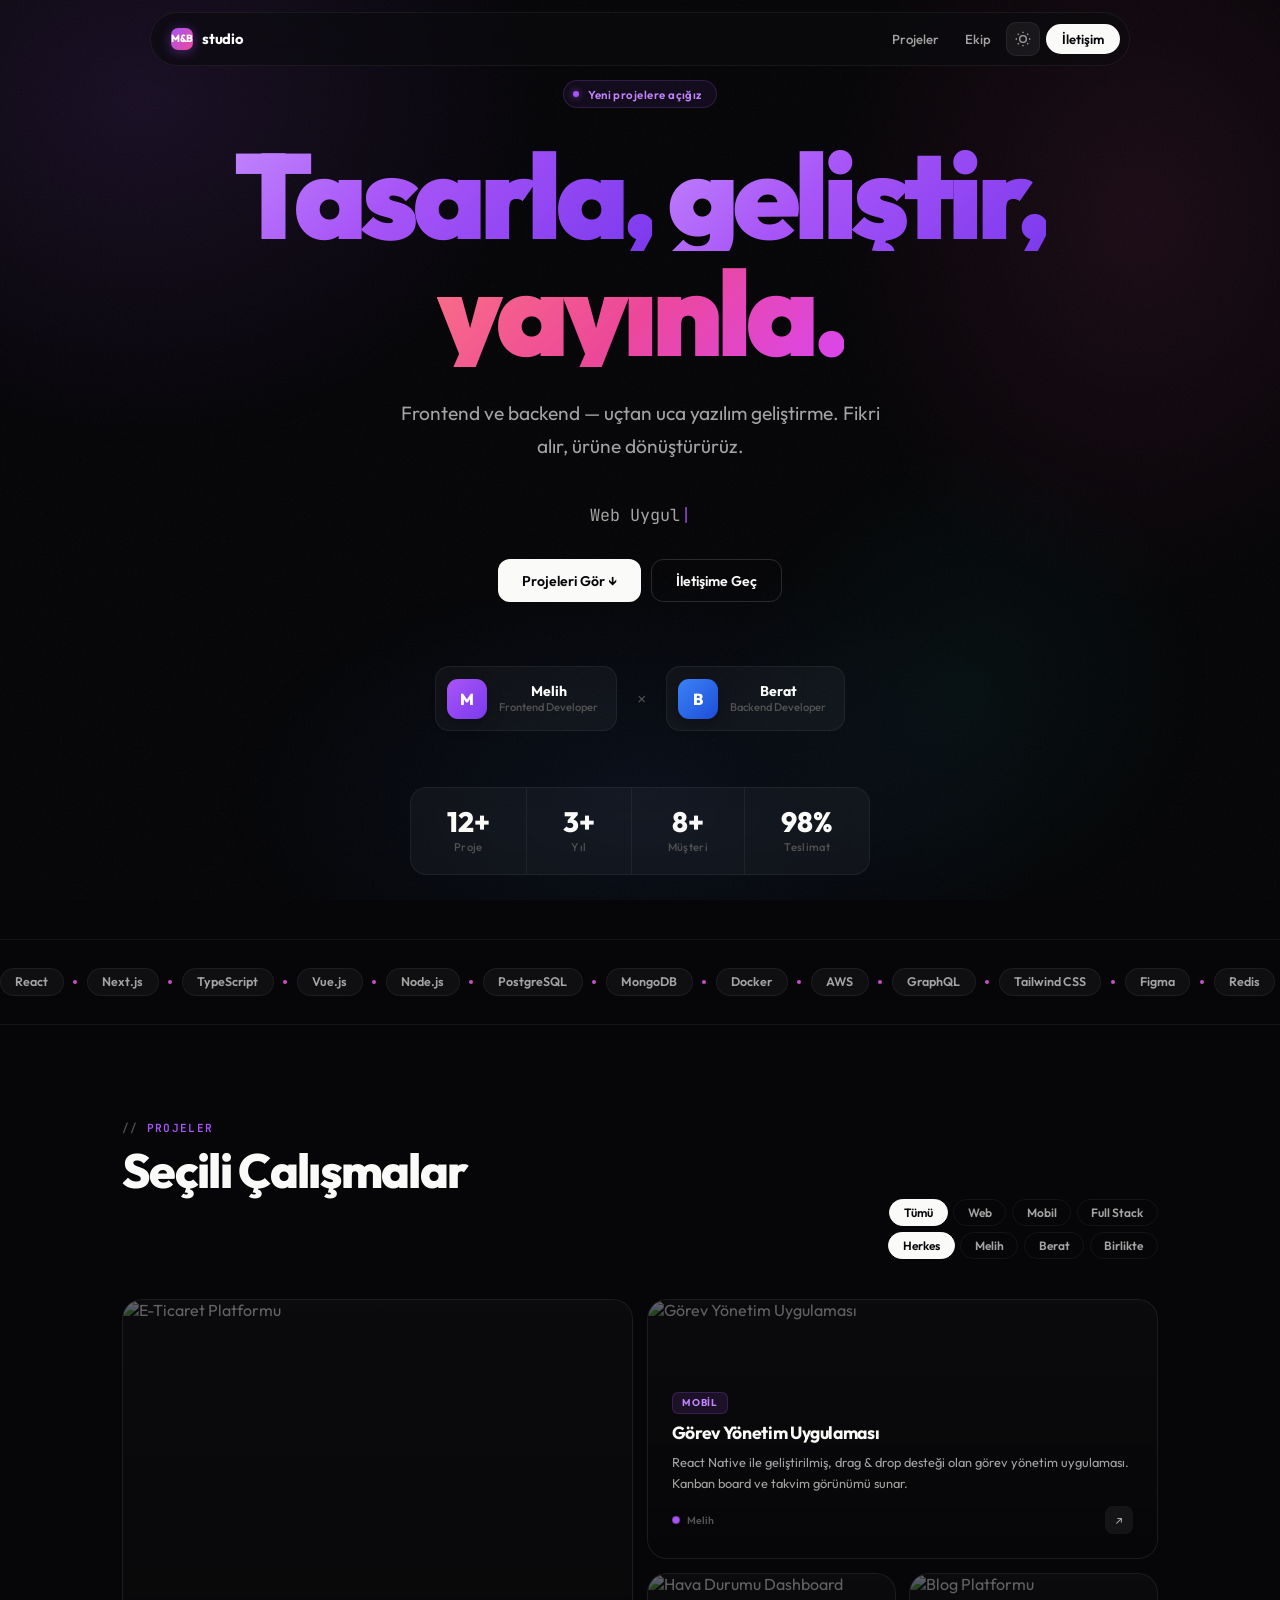
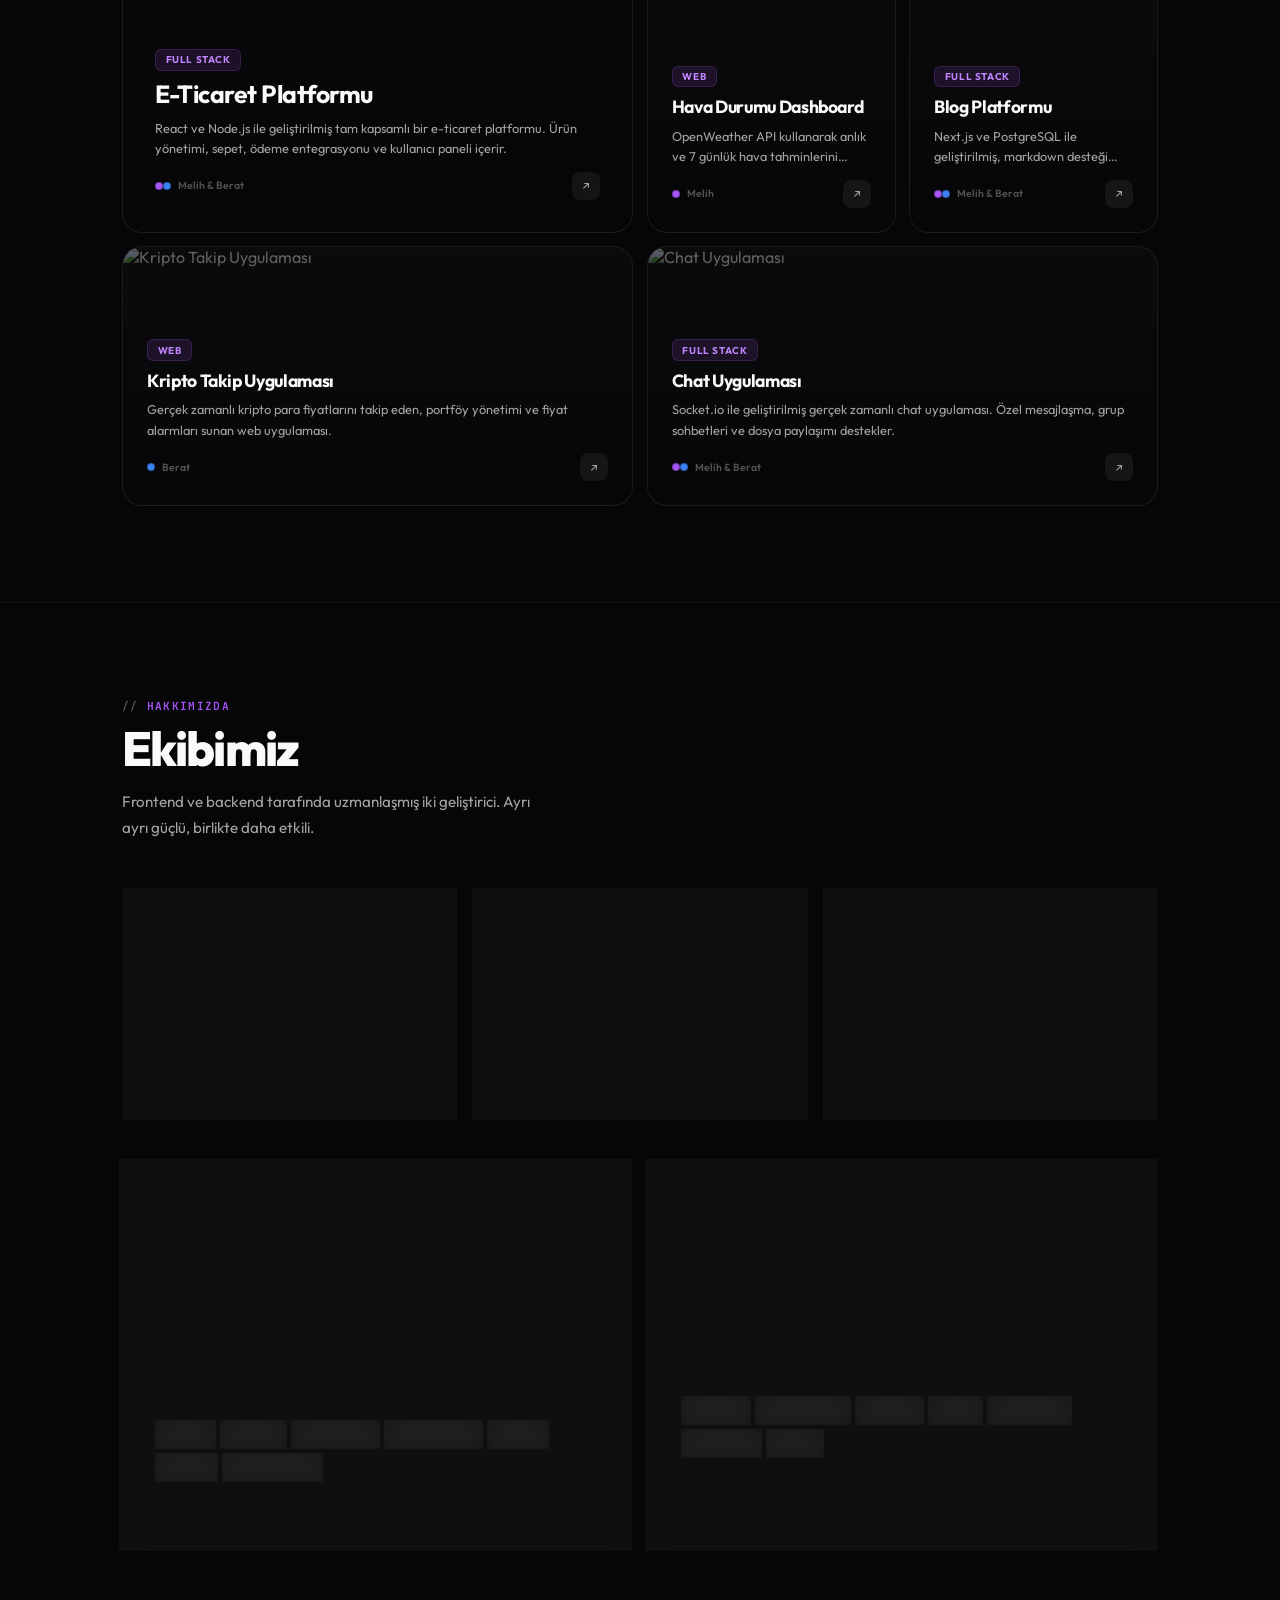
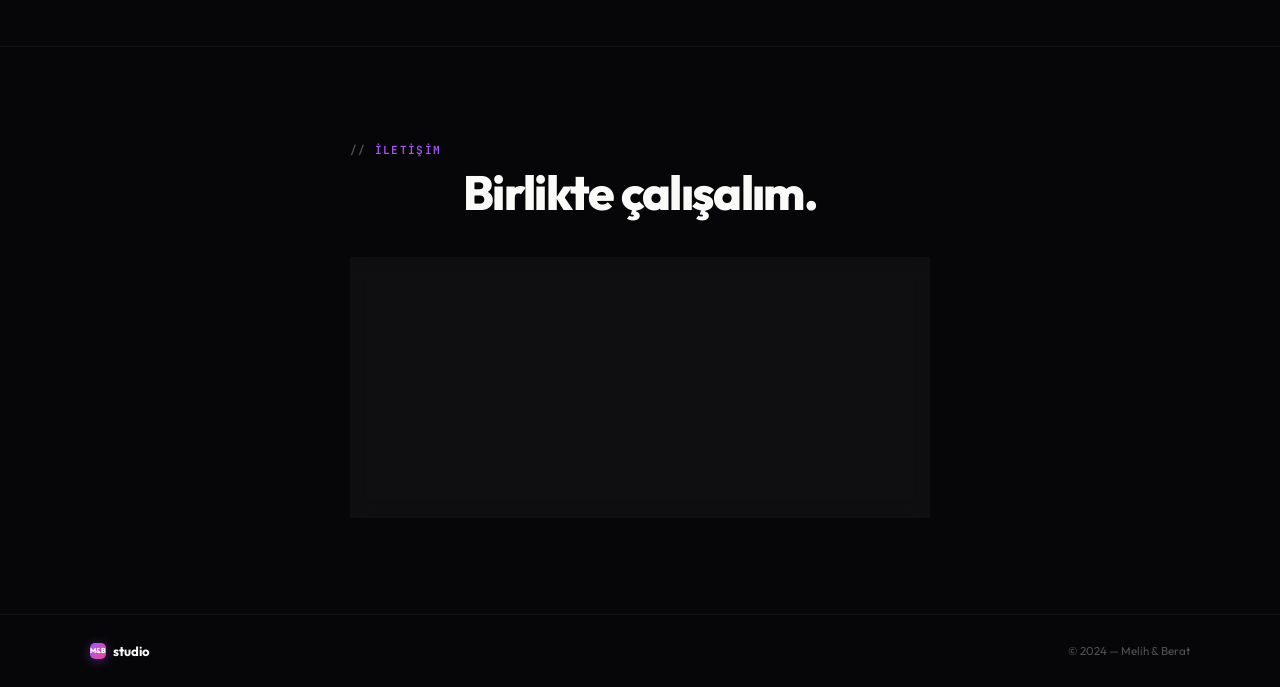
==== commit 89fdabef: "Rewrite all copy to professional tone, remove casual/childish expressions - Replace "İki kardeş, bir" ====
--- a/index.html
+++ b/index.html
@@ -60,15 +60,14 @@
       </div>
 
       <h1 class="hero-h1">
-        <span class="word-wrap"><span class="word-inner gr-violet">İki</span></span>
-        <span class="word-wrap"><span class="word-inner gr-violet">kardeş,</span></span><br>
-        <span class="word-wrap"><span class="word-inner gr-rose">bir</span></span>
-        <span class="word-wrap"><span class="word-inner gr-rose">takım.</span></span>
+        <span class="word-wrap"><span class="word-inner gr-violet">Tasarla,</span></span>
+        <span class="word-wrap"><span class="word-inner gr-violet">geliştir,</span></span><br>
+        <span class="word-wrap"><span class="word-inner gr-rose">yayınla.</span></span>
       </h1>
 
       <p class="hero-desc">
-        Biz Melih & Berat. Frontend'den backend'e, fikirden ürüne —
-        birlikte dijital çözümler üretiyoruz.
+        Frontend ve backend — uçtan uca yazılım geliştirme.
+        Fikri alır, ürüne dönüştürürüz.
       </p>
 
       <div class="hero-roles" id="heroRoles">
@@ -146,26 +145,26 @@
       <div class="container">
         <div class="sec-head rv">
           <div class="sec-tag">hakkımızda</div>
-          <h2 class="sec-h2">Yazar Kardeşler</h2>
-          <p class="sec-desc">Yazılım bizim için sadece bir meslek değil, bir tutku. İki kardeş olarak güçlerimizi birleştiriyoruz.</p>
+          <h2 class="sec-h2">Ekibimiz</h2>
+          <p class="sec-desc">Frontend ve backend tarafında uzmanlaşmış iki geliştirici. Ayrı ayrı güçlü, birlikte daha etkili.</p>
         </div>
 
         <!-- Story -->
         <div class="about-story rv">
           <div class="story-block">
-            <div class="story-icon">📖</div>
-            <h3 class="story-h">Hikayemiz</h3>
-            <p>Küçüklükten beri teknolojiye meraklı iki kardeşiz. Melih arayüzlere, Berat ise sistemlerin arka planına ilgi duydu. Bu ilgilerimiz zamanla profesyonel bir ortaklığa dönüştü — şimdi birlikte, fikirden ürüne uçtan uca projeler geliştiriyoruz.</p>
+            <div class="story-icon">📐</div>
+            <h3 class="story-h">Yaklaşımımız</h3>
+            <p>Projelere kullanıcı odaklı başlıyoruz. Önce ihtiyacı anlıyoruz, sonra en uygun teknolojiyle çözümü inşa ediyoruz. Gereksiz karmaşıklıktan kaçınıp temiz, sürdürülebilir kod yazıyoruz.</p>
           </div>
           <div class="story-block">
             <div class="story-icon">⚡</div>
-            <h3 class="story-h">Nasıl Çalışıyoruz</h3>
-            <p>Melih kullanıcı arayüzünü ve deneyimini tasarlarken, Berat sunucu altyapısını, veritabanını ve API'leri kuruyor. Sonuç: hem güzel görünen hem de sağlam çalışan uygulamalar. İki farklı bakış açısı, tek güçlü ürün.</p>
+            <h3 class="story-h">İş Bölümü</h3>
+            <p>Melih arayüz ve kullanıcı deneyimini, Berat sunucu altyapısı ve veritabanı mimarisini üstleniyor. İki taraf paralel ilerliyor, sonuç hem performanslı hem kullanışlı oluyor.</p>
           </div>
           <div class="story-block">
             <div class="story-icon">🎯</div>
-            <h3 class="story-h">Vizyonumuz</h3>
-            <p>Kullanıcıların gerçekten sevdiği, hızlı ve erişilebilir dijital ürünler üretmek istiyoruz. Her projede yeni bir şey öğrenmeye ve kendimizi geliştirmeye devam ediyoruz.</p>
+            <h3 class="story-h">Odak Noktamız</h3>
+            <p>Hızlı, erişilebilir ve ölçeklenebilir ürünler geliştirmek. Her projede güncel teknolojileri ve en iyi pratikleri uyguluyoruz.</p>
           </div>
         </div>
 
@@ -179,7 +178,7 @@
             </div>
             <h3 class="tc-name">Melih Yazar</h3>
             <p class="tc-role">Frontend Developer</p>
-            <p class="tc-bio">Kullanıcı arayüzleri tasarlamak ve hayata geçirmek en büyük tutkum. Bir pikselin bile fark yarattığına inanıyorum. React, Next.js ve modern CSS ile kullanıcıların "vay be" diyeceği deneyimler oluşturuyorum.</p>
+            <p class="tc-bio">Performanslı ve erişilebilir arayüzler geliştiriyorum. React, Next.js ve modern CSS ile responsive, kullanıcı dostu web uygulamaları oluşturuyorum.</p>
             <div class="tc-skills">
               <span class="sk-chip">React</span>
               <span class="sk-chip">Next.js</span>
@@ -200,7 +199,7 @@
             </div>
             <h3 class="tc-name">Berat Yazar</h3>
             <p class="tc-role">Backend Developer</p>
-            <p class="tc-bio">Sistemlerin arka planı benim alanım. Veritabanı tasarımı, API mimarisi ve sunucu yönetimi konularında uzmanım. Ölçeklenebilir, güvenli ve hızlı altyapılar inşa ediyorum.</p>
+            <p class="tc-bio">API mimarisi, veritabanı tasarımı ve sunucu yönetimi. Ölçeklenebilir, güvenli ve yüksek performanslı backend sistemleri geliştiriyorum.</p>
             <div class="tc-skills">
               <span class="sk-chip">Node.js</span>
               <span class="sk-chip">PostgreSQL</span>
@@ -223,8 +222,8 @@
           <div class="sec-tag rv">iletişim</div>
           <h2 class="sec-h2 rv">Birlikte çalışalım.</h2>
           <div class="cta-card rv">
-            <h3>Bir projen mi var?</h3>
-            <p>Frontend'den backend'e, fikirden ürüne — birlikte çözelim.</p>
+            <h3>Proje mi planlıyorsun?</h3>
+            <p>Gereksinimlerini anlatalım, birlikte en doğru çözümü belirleyelim.</p>
             <div class="cta-btns">
               <a class="cb cb-main magnetic" href="mailto:mwlih28@gmail.com">✉ Melih'e Yaz</a>
               <a class="cb cb-main magnetic" style="background:linear-gradient(135deg,#3b82f6,#1d4ed8)" href="mailto:byazar1628@gmail.com">✉ Berat'a Yaz</a>
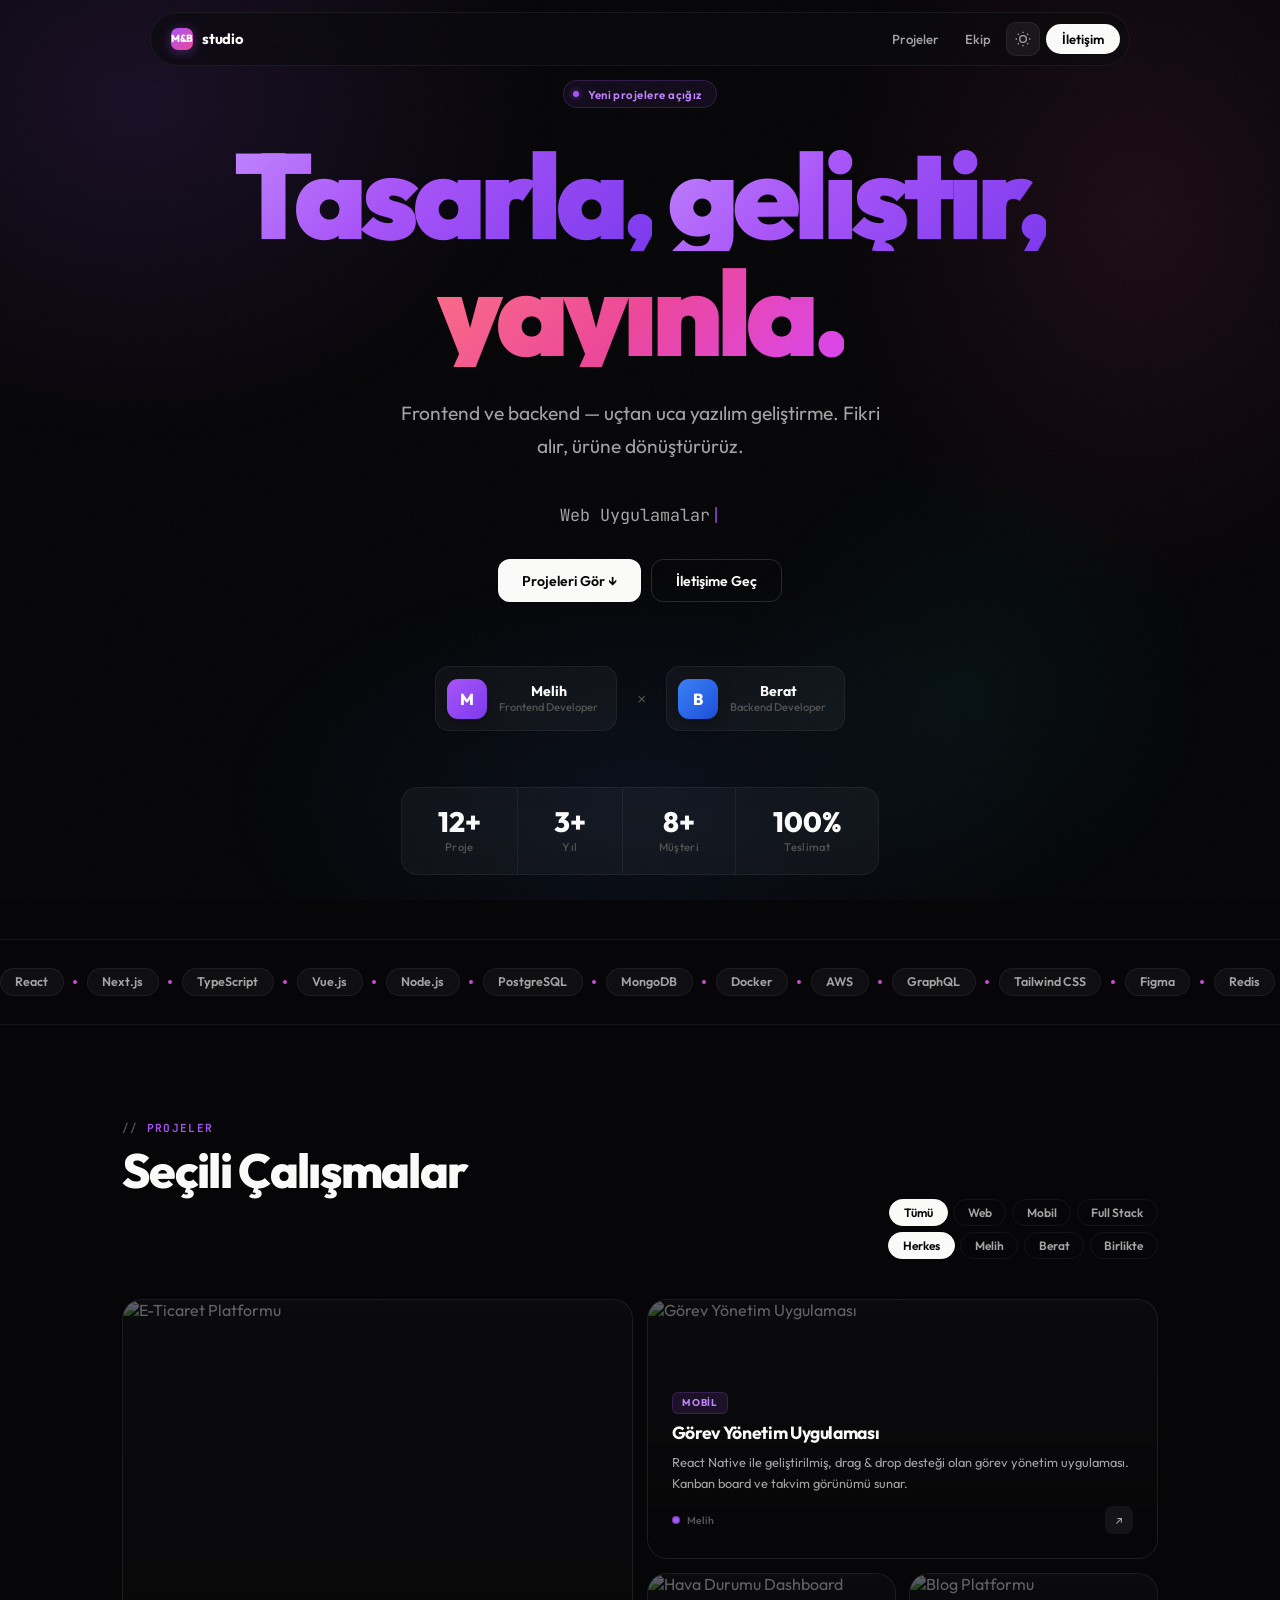
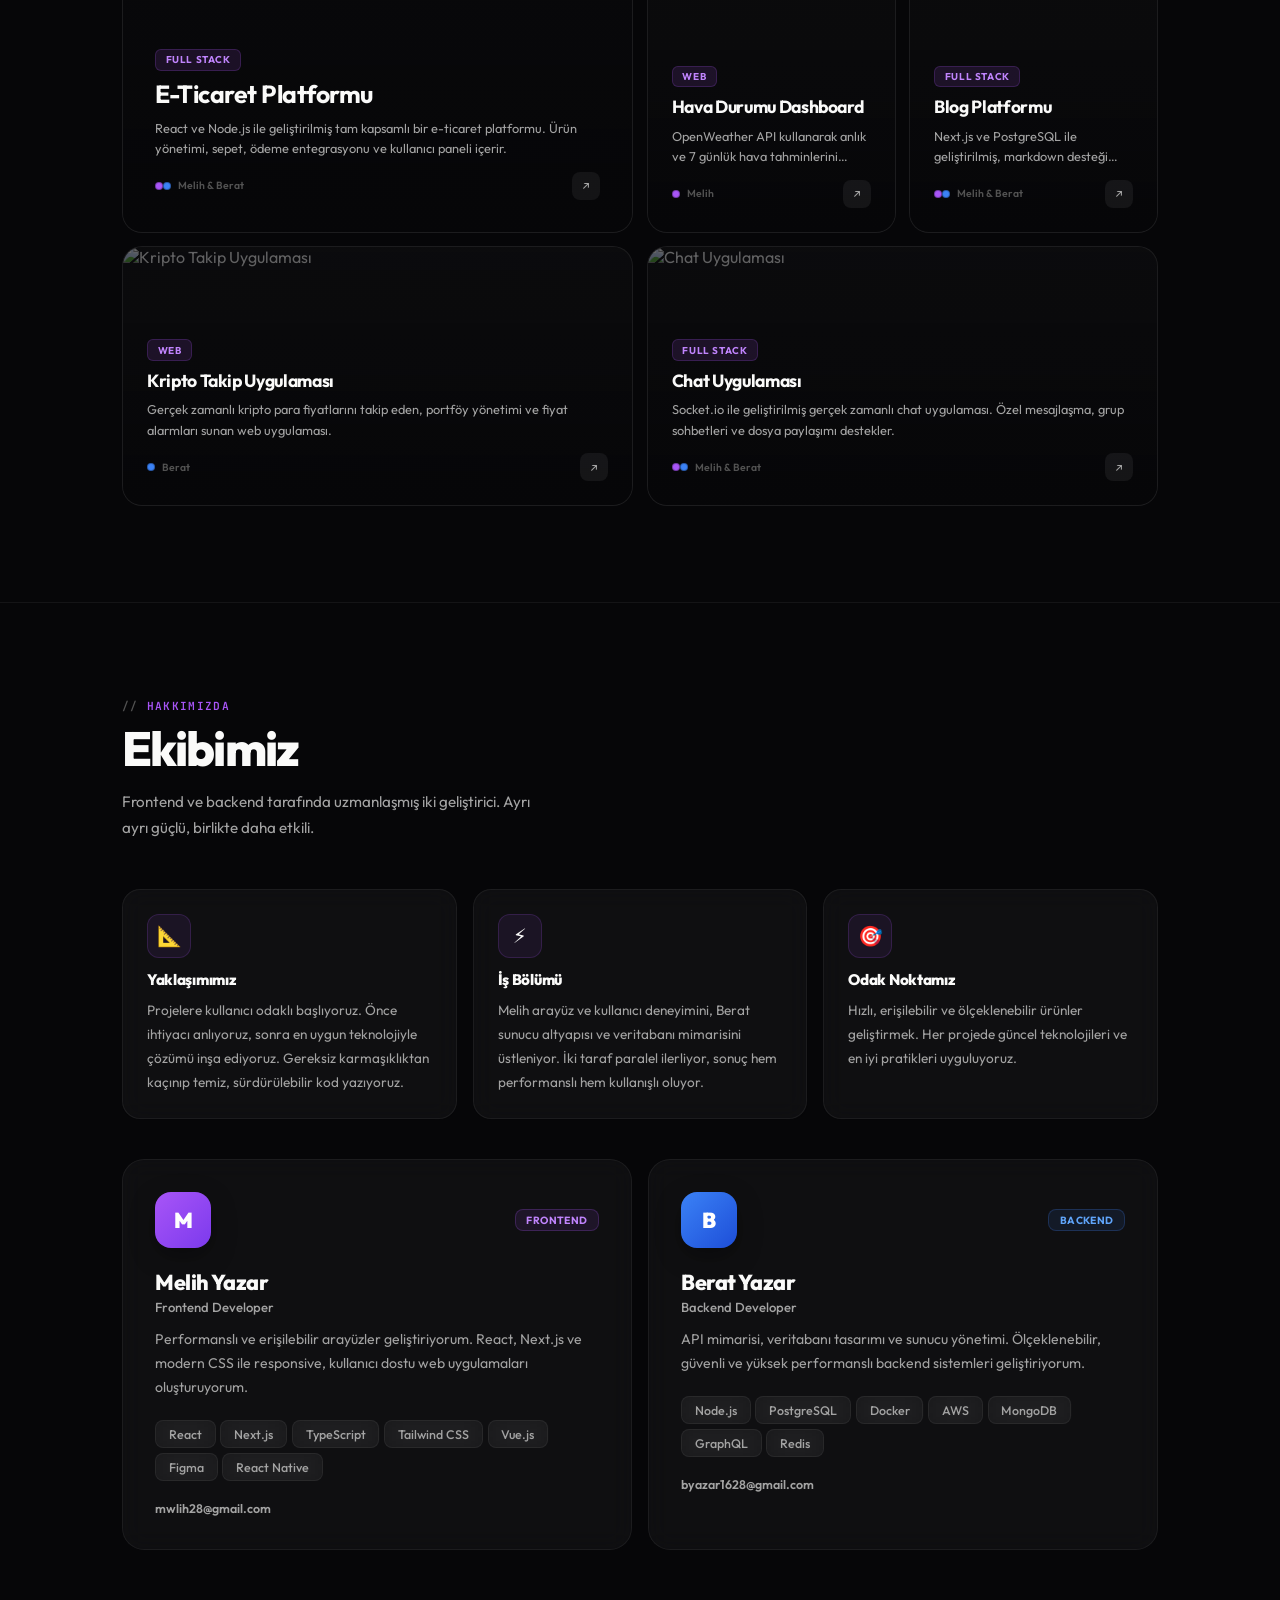
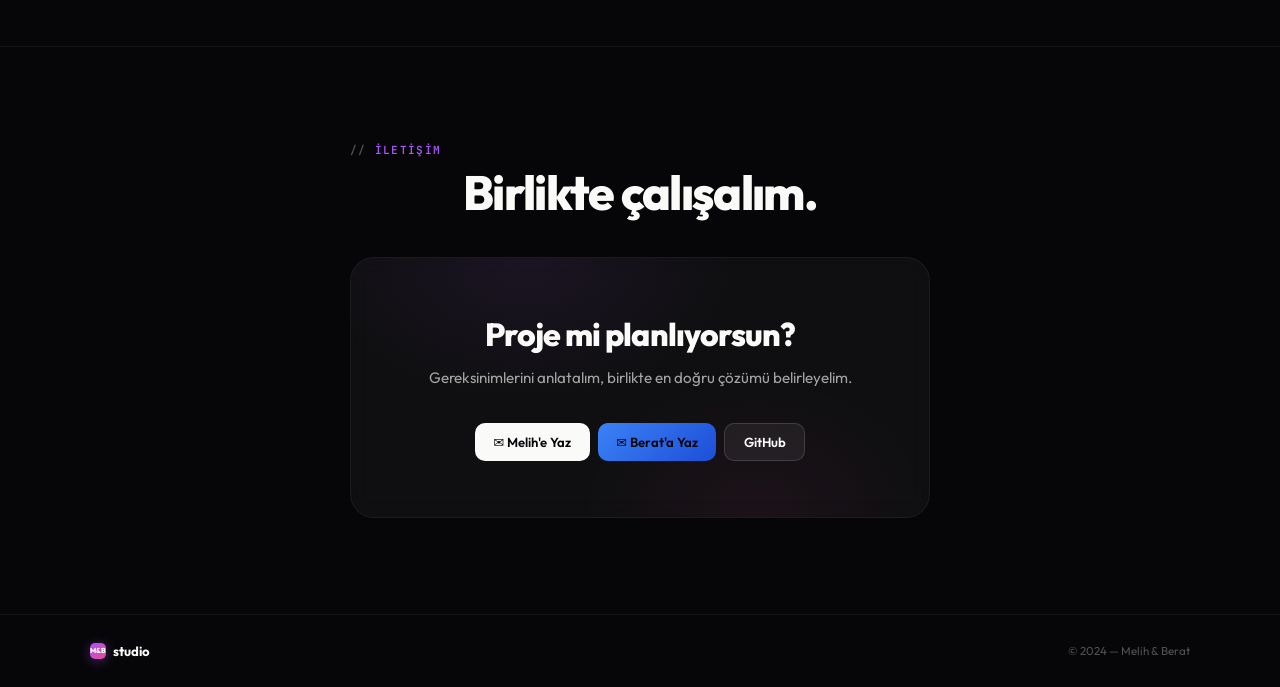
==== commit 805a0451: "Add hamburger menu for mobile and fix performance issues Hamburger menu: - Animated 3-line to X togg" ====
--- a/index.html
+++ b/index.html
@@ -45,9 +45,19 @@
           <svg class="icon-moon" width="16" height="16" viewBox="0 0 24 24" fill="none" stroke="currentColor" stroke-width="2"><path d="M21 12.79A9 9 0 1 1 11.21 3 7 7 0 0 0 21 12.79z"/></svg>
         </button>
         <a href="#contact" class="contact-btn">İletişim</a>
+        <button class="hamburger" id="hamburger" aria-label="Menü">
+          <span></span><span></span><span></span>
+        </button>
       </div>
     </nav>
   </header>
+
+  <!-- Mobile Menu -->
+  <nav class="mobile-menu" id="mobileMenu">
+    <a href="#projects" class="mobile-link">Projeler</a>
+    <a href="#team" class="mobile-link">Ekip</a>
+    <a href="#contact" class="mobile-link mobile-contact">İletişim</a>
+  </nav>
 
   <main>
 
@@ -257,26 +267,32 @@
   <script src="projects.js"></script>
   <script>
   (() => {
+    const isMobile = window.matchMedia('(max-width:640px)').matches;
+
     // ─── PRELOADER ───
     window.addEventListener('load', () => {
       setTimeout(() => document.getElementById('preloader').classList.add('done'), 600);
     });
 
-    // ─── CURSOR GLOW ───
-    const glow = document.getElementById('cursorGlow');
-    let glowX = 0, glowY = 0, curX = 0, curY = 0;
-    document.addEventListener('mousemove', e => {
-      glowX = e.clientX; glowY = e.clientY;
-      glow.classList.add('active');
-    });
-    document.addEventListener('mouseleave', () => glow.classList.remove('active'));
-    (function animateGlow() {
-      curX += (glowX - curX) * .12;
-      curY += (glowY - curY) * .12;
-      glow.style.left = curX + 'px';
-      glow.style.top = curY + 'px';
-      requestAnimationFrame(animateGlow);
-    })();
+    // ─── CURSOR GLOW (desktop only) ───
+    if (!isMobile) {
+      const glow = document.getElementById('cursorGlow');
+      let glowX = 0, glowY = 0, curX = 0, curY = 0, glowActive = false, rafId = 0;
+      function animateGlow() {
+        curX += (glowX - curX) * .12;
+        curY += (glowY - curY) * .12;
+        glow.style.left = curX + 'px';
+        glow.style.top = curY + 'px';
+        if (glowActive) rafId = requestAnimationFrame(animateGlow);
+      }
+      document.addEventListener('mousemove', e => {
+        glowX = e.clientX; glowY = e.clientY;
+        if (!glowActive) { glowActive = true; glow.classList.add('active'); rafId = requestAnimationFrame(animateGlow); }
+      });
+      document.addEventListener('mouseleave', () => {
+        glowActive = false; glow.classList.remove('active'); cancelAnimationFrame(rafId);
+      });
+    }
 
     // ─── PAGE TRANSITIONS ───
     const ptEl = document.getElementById('pageTransition');
@@ -290,45 +306,59 @@
       setTimeout(() => { window.location.href = href; }, 450);
     });
 
+    // ─── HAMBURGER MENU ───
+    const burger = document.getElementById('hamburger');
+    const mobileMenu = document.getElementById('mobileMenu');
+    burger.addEventListener('click', () => {
+      burger.classList.toggle('open');
+      mobileMenu.classList.toggle('open');
+      document.body.style.overflow = mobileMenu.classList.contains('open') ? 'hidden' : '';
+    });
+    document.querySelectorAll('.mobile-link').forEach(link => {
+      link.addEventListener('click', () => {
+        burger.classList.remove('open');
+        mobileMenu.classList.remove('open');
+        document.body.style.overflow = '';
+      });
+    });
+
     // ─── SCROLL PROGRESS BAR ───
     const progressBar = document.getElementById('scrollProgress');
-    function updateProgress() {
-      const h = document.documentElement.scrollHeight - window.innerHeight;
-      const pct = h > 0 ? (window.scrollY / h) * 100 : 0;
-      progressBar.style.width = pct + '%';
-    }
-
-    // ─── BACK TO TOP ───
     const btt = document.getElementById('btt');
     const bttCircle = document.querySelector('.btt-progress');
     const circumference = 2 * Math.PI * 16;
-    function updateBTT() {
-      const h = document.documentElement.scrollHeight - window.innerHeight;
-      const pct = h > 0 ? window.scrollY / h : 0;
-      bttCircle.style.strokeDashoffset = circumference * (1 - pct);
-      btt.classList.toggle('show', window.scrollY > 400);
-    }
-    btt.addEventListener('click', () => window.scrollTo({ top: 0, behavior: 'smooth' }));
-
-    // ─── ACTIVE NAV INDICATOR ───
     const navLinks = document.querySelectorAll('.nav-right a[href^="#"]');
     const sections = [...navLinks].map(a => document.querySelector(a.getAttribute('href'))).filter(Boolean);
-    function updateActiveNav() {
-      let current = '';
-      sections.forEach(sec => {
-        if (window.scrollY >= sec.offsetTop - 200) current = sec.id;
-      });
-      navLinks.forEach(a => {
-        a.classList.toggle('active', a.getAttribute('href') === '#' + current);
-      });
-    }
-
-    // Combined scroll handler
-    window.addEventListener('scroll', () => { updateProgress(); updateBTT(); updateActiveNav(); }, { passive: true });
+    const mesh = document.querySelector('.mesh');
+    let scrollTicking = false;
+
+    window.addEventListener('scroll', () => {
+      if (!scrollTicking) {
+        requestAnimationFrame(() => {
+          const h = document.documentElement.scrollHeight - window.innerHeight;
+          const pct = h > 0 ? window.scrollY / h : 0;
+
+          progressBar.style.width = (pct * 100) + '%';
+
+          bttCircle.style.strokeDashoffset = circumference * (1 - pct);
+          btt.classList.toggle('show', window.scrollY > 400);
+
+          let current = '';
+          sections.forEach(sec => { if (window.scrollY >= sec.offsetTop - 200) current = sec.id; });
+          navLinks.forEach(a => { a.classList.toggle('active', a.getAttribute('href') === '#' + current); });
+
+          if (!isMobile) mesh.style.transform = `translateY(${window.scrollY * 0.15}px)`;
+
+          scrollTicking = false;
+        });
+        scrollTicking = true;
+      }
+    }, { passive: true });
+
+    btt.addEventListener('click', () => window.scrollTo({ top: 0, behavior: 'smooth' }));
 
     // ─── HERO WORD REVEAL ───
-    const words = document.querySelectorAll('.word-inner');
-    words.forEach((w, i) => {
+    document.querySelectorAll('.word-inner').forEach((w, i) => {
       setTimeout(() => w.classList.add('show'), 200 + i * 120);
     });
 
@@ -394,41 +424,37 @@
     }, { threshold: .5 });
     statsObs.observe(document.getElementById('heroStats'));
 
-    // ─── MAGNETIC BUTTONS ───
-    document.querySelectorAll('.magnetic').forEach(btn => {
-      btn.addEventListener('mousemove', e => {
-        const r = btn.getBoundingClientRect();
-        const x = e.clientX - r.left - r.width / 2;
-        const y = e.clientY - r.top - r.height / 2;
-        btn.style.transform = `translate(${x * 0.25}px, ${y * 0.25}px)`;
-      });
-      btn.addEventListener('mouseleave', () => {
-        btn.style.transform = '';
-        btn.style.transition = 'transform .4s cubic-bezier(.22,1,.36,1)';
-        setTimeout(() => btn.style.transition = '', 400);
-      });
-    });
-
-    // ─── 3D TILT ON TEAM CARDS ───
-    document.querySelectorAll('.tilt-card').forEach(card => {
-      card.addEventListener('mousemove', e => {
-        const r = card.getBoundingClientRect();
-        const x = (e.clientX - r.left) / r.width - .5;
-        const y = (e.clientY - r.top) / r.height - .5;
-        card.style.transform = `perspective(800px) rotateY(${x * 8}deg) rotateX(${-y * 8}deg) translateY(-4px)`;
-      });
-      card.addEventListener('mouseleave', () => {
-        card.style.transform = '';
-        card.style.transition = 'transform .5s cubic-bezier(.22,1,.36,1), border-color .25s, box-shadow .25s';
-        setTimeout(() => card.style.transition = '', 500);
-      });
-    });
-
-    // ─── PARALLAX ON MESH BG ───
-    const mesh = document.querySelector('.mesh');
-    window.addEventListener('scroll', () => {
-      mesh.style.transform = `translateY(${window.scrollY * 0.15}px)`;
-    }, { passive: true });
+    // ─── MAGNETIC BUTTONS (desktop only) ───
+    if (!isMobile) {
+      document.querySelectorAll('.magnetic').forEach(btn => {
+        btn.addEventListener('mousemove', e => {
+          const r = btn.getBoundingClientRect();
+          const x = e.clientX - r.left - r.width / 2;
+          const y = e.clientY - r.top - r.height / 2;
+          btn.style.transform = `translate(${x * 0.25}px, ${y * 0.25}px)`;
+        });
+        btn.addEventListener('mouseleave', () => {
+          btn.style.transform = '';
+          btn.style.transition = 'transform .4s cubic-bezier(.22,1,.36,1)';
+          setTimeout(() => btn.style.transition = '', 400);
+        });
+      });
+
+      // ─── 3D TILT ON TEAM CARDS ───
+      document.querySelectorAll('.tilt-card').forEach(card => {
+        card.addEventListener('mousemove', e => {
+          const r = card.getBoundingClientRect();
+          const x = (e.clientX - r.left) / r.width - .5;
+          const y = (e.clientY - r.top) / r.height - .5;
+          card.style.transform = `perspective(800px) rotateY(${x * 8}deg) rotateX(${-y * 8}deg) translateY(-4px)`;
+        });
+        card.addEventListener('mouseleave', () => {
+          card.style.transform = '';
+          card.style.transition = 'transform .5s cubic-bezier(.22,1,.36,1), border-color .25s, box-shadow .25s';
+          setTimeout(() => card.style.transition = '', 500);
+        });
+      });
+    }
 
     // ─── THEME TOGGLE ───
     const toggle = document.getElementById('themeToggle');
@@ -456,16 +482,15 @@
     let catFilter = 'all';
     let authFilter = 'all';
 
-    // ─── CARD SPOTLIGHT ───
+    // ─── CARD SPOTLIGHT (desktop only) ───
     function initSpotlight() {
+      if (isMobile) return;
       document.querySelectorAll('.card').forEach(card => {
         const spotlight = card.querySelector('.card-spotlight');
         if (!spotlight) return;
         card.addEventListener('mousemove', e => {
           const r = card.getBoundingClientRect();
-          const x = e.clientX - r.left;
-          const y = e.clientY - r.top;
-          spotlight.style.background = `radial-gradient(400px circle at ${x}px ${y}px, rgba(168,85,247,.07), transparent 50%)`;
+          spotlight.style.background = `radial-gradient(400px circle at ${e.clientX - r.left}px ${e.clientY - r.top}px, rgba(168,85,247,.07), transparent 50%)`;
         });
       });
     }
--- a/style.css
+++ b/style.css
@@ -198,6 +198,40 @@
 .nav-right .contact-btn:hover{background:#e5e5e4}
 .nav-right .contact-btn.active::after{display:none}
 
+/* ── HAMBURGER ── */
+.hamburger{
+  display:none;width:34px;height:34px;border-radius:10px;
+  background:rgba(255,255,255,.06);border:1px solid var(--bdr);
+  cursor:pointer;padding:0;position:relative;z-index:110;
+  flex-direction:column;align-items:center;justify-content:center;gap:4px;
+}
+.hamburger span{
+  display:block;width:16px;height:1.5px;background:var(--white);border-radius:2px;
+  transition:transform .3s var(--ease),opacity .2s;
+}
+.hamburger.open span:nth-child(1){transform:translateY(5.5px) rotate(45deg)}
+.hamburger.open span:nth-child(2){opacity:0}
+.hamburger.open span:nth-child(3){transform:translateY(-5.5px) rotate(-45deg)}
+
+/* ── MOBILE MENU ── */
+.mobile-menu{
+  display:none;position:fixed;inset:0;z-index:105;
+  background:var(--bg);
+  flex-direction:column;align-items:center;justify-content:center;gap:1.5rem;
+  opacity:0;visibility:hidden;transition:opacity .3s var(--ease),visibility .3s;
+}
+.mobile-menu.open{opacity:1;visibility:visible}
+.mobile-menu a{
+  color:var(--white);text-decoration:none;font-size:1.5rem;font-weight:700;
+  letter-spacing:-.02em;padding:.5rem 1rem;border-radius:12px;
+  transition:color .15s,background .15s;
+}
+.mobile-menu a:hover{background:rgba(255,255,255,.06)}
+.mobile-menu .mobile-contact{
+  margin-top:1rem;background:var(--white);color:var(--bg);
+  padding:.6rem 1.5rem;border-radius:12px;font-size:1rem;font-weight:600;
+}
+
 /* ── HERO ── */
 .hero{
   min-height:100vh;display:flex;flex-direction:column;
@@ -369,7 +403,7 @@
 }
 .card:hover .card-spotlight{opacity:1}
 
-/* animated gradient border */
+/* animated gradient border — only runs on hover */
 .card::before{
   content:'';position:absolute;inset:-1px;z-index:0;
   border-radius:calc(var(--r) + 1px);padding:1px;
@@ -377,9 +411,9 @@
   -webkit-mask:linear-gradient(#fff 0 0) content-box,linear-gradient(#fff 0 0);
   -webkit-mask-composite:xor;mask-composite:exclude;
   opacity:0;transition:opacity .4s;pointer-events:none;
-  animation:rotateAngle 3s linear infinite;
-}
-.card:hover::before{opacity:1}
+  animation:none;
+}
+.card:hover::before{opacity:1;animation:rotateAngle 3s linear infinite}
 
 .card-img{position:absolute;inset:0;z-index:0}
 .card-img img{
@@ -580,7 +614,13 @@
 }
 @media(max-width:640px){
   header{top:8px;width:calc(100% - 1rem)}
-  .nav-bar{padding:.4rem .4rem .4rem 1rem}
+  .nav-bar{padding:.4rem .4rem .4rem 1rem;backdrop-filter:none;background:rgba(12,12,14,.9)}
+  [data-theme="light"] .nav-bar{background:rgba(245,245,240,.92);backdrop-filter:none}
+  .hamburger{display:flex}
+  .mobile-menu{display:flex}
+  .nav-right a:not(.contact-btn){display:none}
+  .nav-right .contact-btn{display:none}
+  .theme-toggle{display:flex}
   .bento{grid-template-columns:1fr}
   .bento .card:nth-child(n){grid-column:span 1;grid-row:span 1;min-height:300px}
   .hero{padding:5rem 1.25rem 3rem}
@@ -588,11 +628,9 @@
   #projects,#team,#contact{padding:4.5rem 0}
   .hero-stats{flex-wrap:wrap}
   .st{flex:1;min-width:100px;padding:1rem 1.25rem}
-  .cta-card{padding:2.5rem 1.5rem}
+  .cta-card{padding:2.5rem 1.5rem;backdrop-filter:none}
   .cta-card h3{font-size:1.5rem}
   .pnav{grid-template-columns:1fr}
-  .nav-right a:not(.contact-btn):not(.theme-toggle){display:none}
-  .theme-toggle{display:flex}
   .foot-row{flex-direction:column;gap:.75rem;text-align:center}
   .team-grid{grid-template-columns:1fr}
   .about-story{grid-template-columns:1fr}
@@ -601,4 +639,11 @@
   .filter-row{align-items:stretch}
   .sec-top{flex-direction:column;align-items:stretch}
   .cursor-glow{display:none}
-}
+  .card-spotlight{display:none}
+  .card::before{display:none}
+  .duo-card{backdrop-filter:none}
+  .hero-stats{backdrop-filter:none}
+  .story-block{backdrop-filter:none}
+  .team-card{backdrop-filter:none}
+  .sk-chip{backdrop-filter:none}
+}
